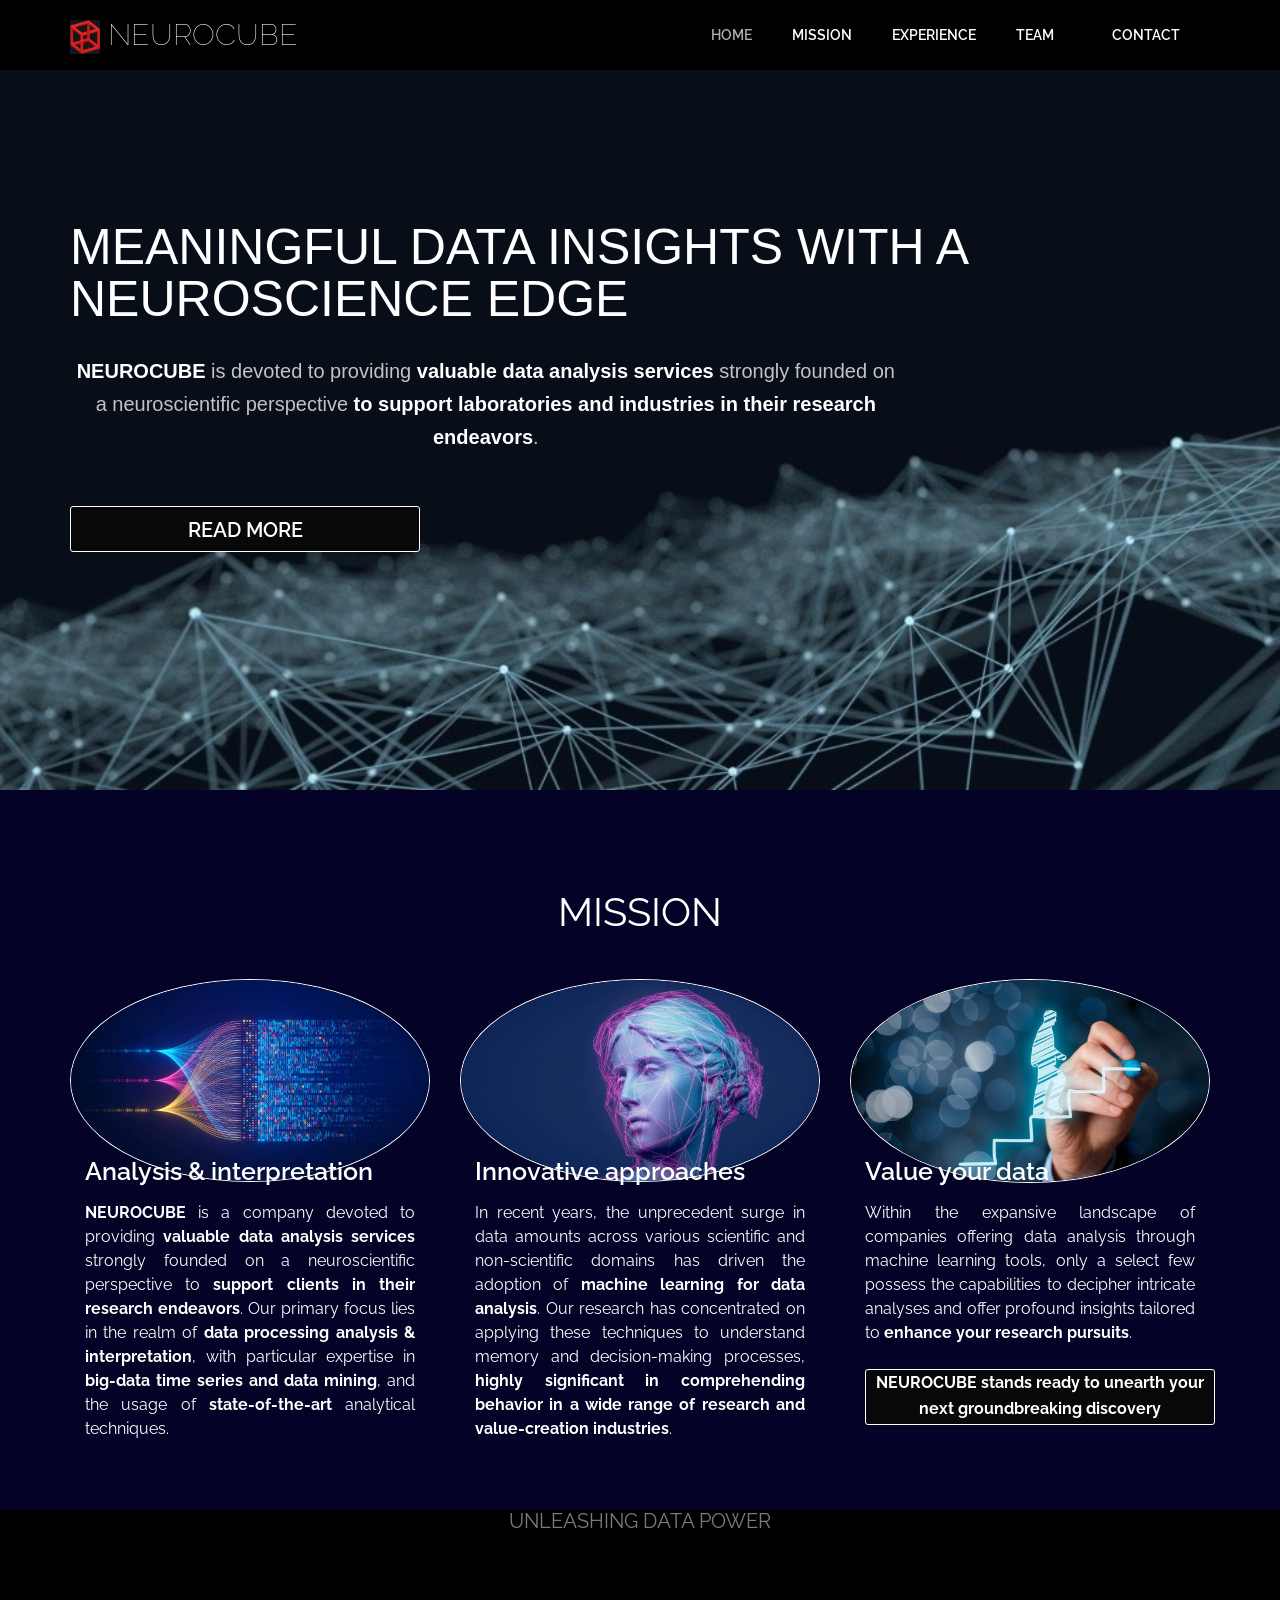
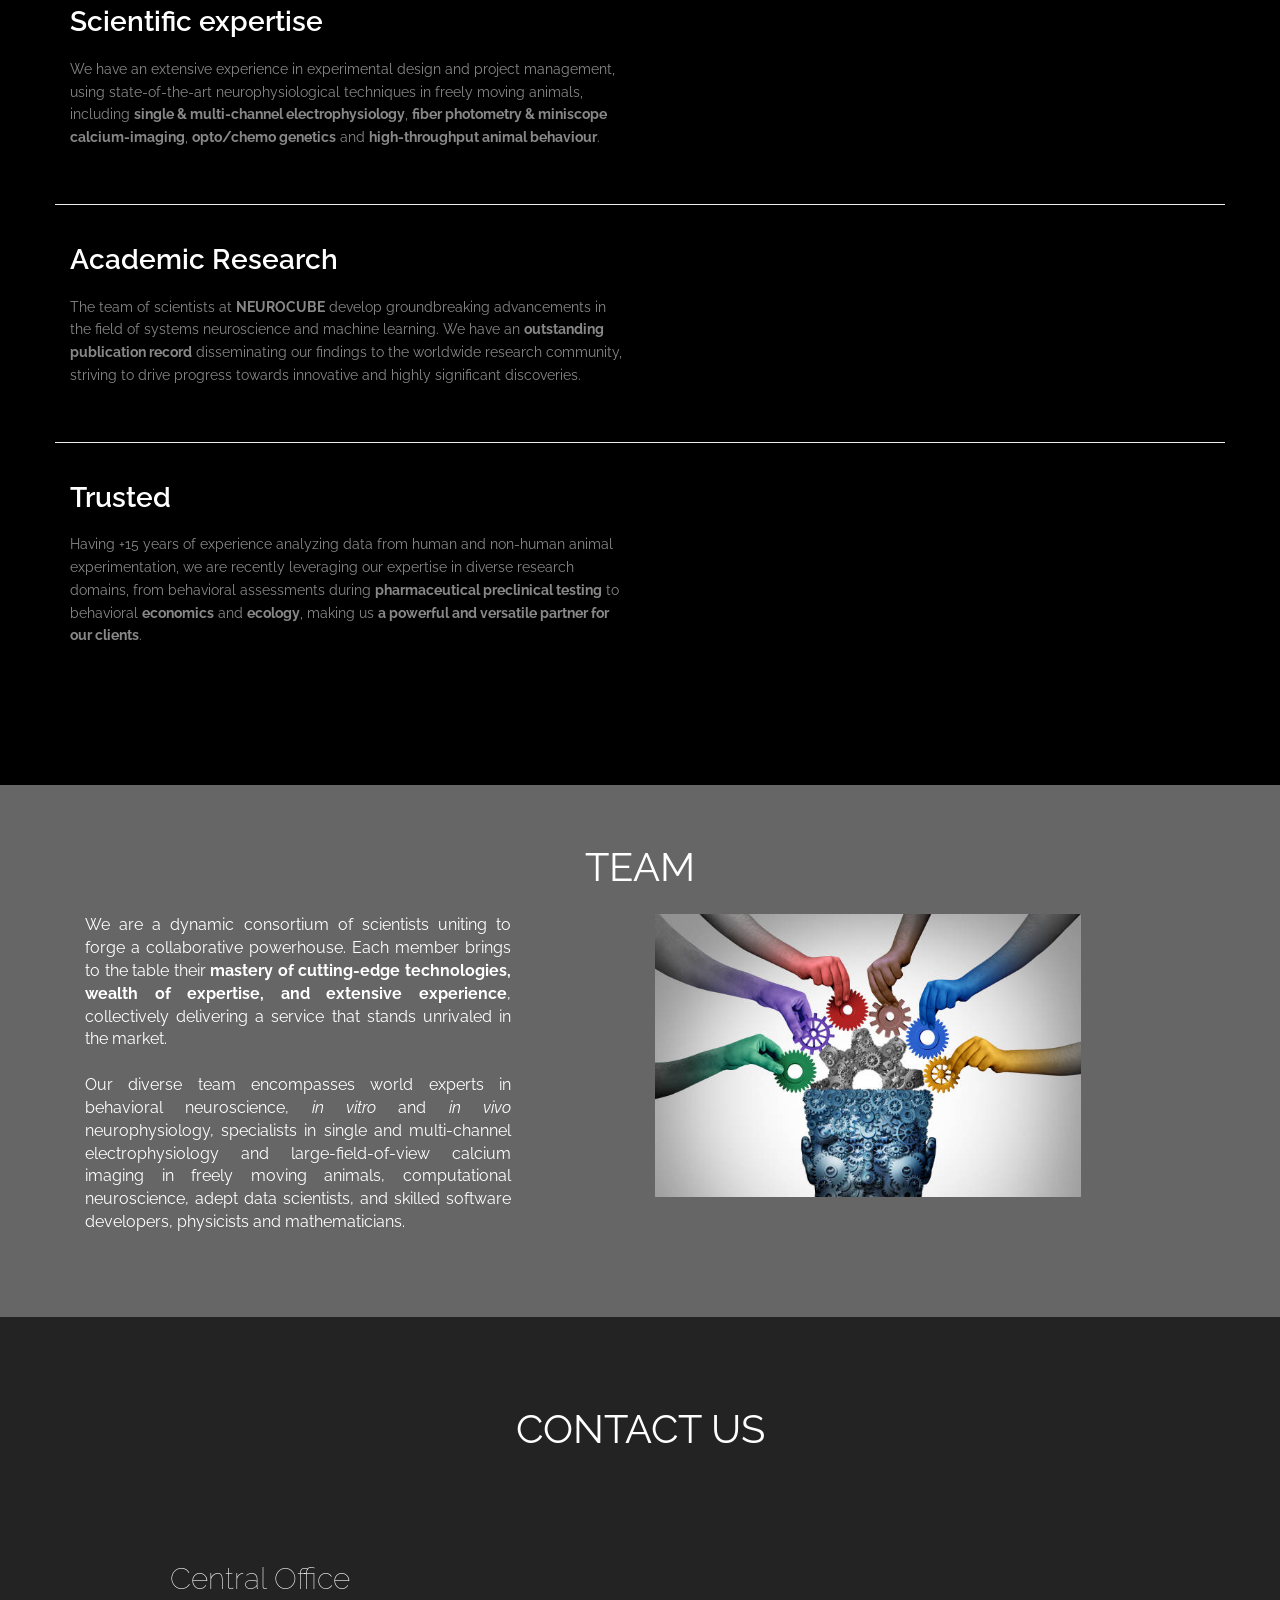
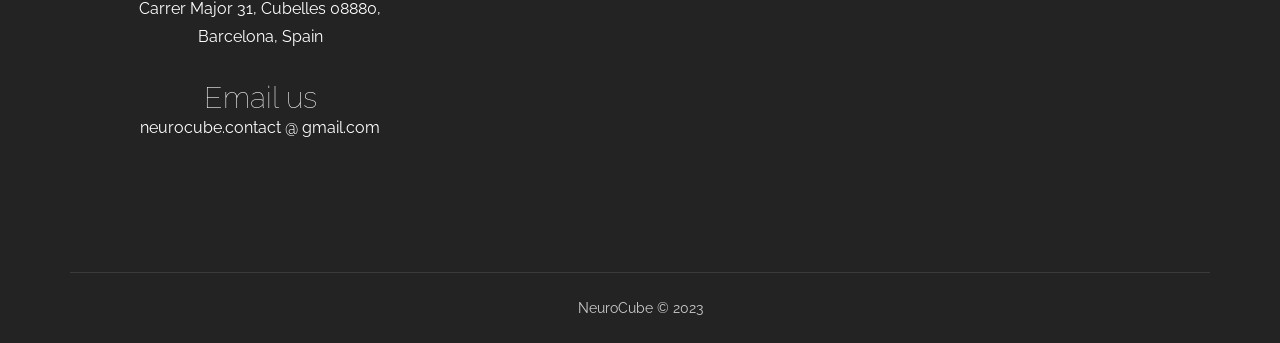
==== index.html @ 85ee5773 "Add files via upload" ====
<!doctype html>
<html>
<head>
<meta charset="utf-8">
<meta name="viewport" content="width=device-width, maximum-scale=1">
<title>NEUROCUBE</title>
<link rel="icon" href="favicon.png" type="image/png">
<link href="css/bootstrap.min.css" rel="stylesheet" type="text/css">
<link rel="stylesheet" href="js/fancybox/jquery.fancybox.css" type="text/css" media="screen" />
<link href="css/style.css" rel="stylesheet" type="text/css"> 
<link href="css/font-awesome.css" rel="stylesheet" type="text/css"> 
<link href="css/animate.css" rel="stylesheet" type="text/css">
 
<!--[if lt IE 9]>
    <script src="js/respond-1.1.0.min.js"></script>
    <script src="js/html5shiv.js"></script>
    <script src="js/html5element.js"></script>
<![endif]-->
 
</head>
<body>

<!--Header_section-->
<header id="header_wrapper">
  <div class="container">
    <div class="header_box">
      <div class="logo">
        <!-- <a href="#"><img src="img/logo.jpg" alt="logo" width="30"> </a>  -->
        <a href="#"><h4><img src="img/cube.jpg" alt="logo" width="30"> NEUROCUBE</h4></a>
      </div> 
      
	  <nav class="navbar navbar-inverse" role="navigation">
      <div class="navbar-header">
        <button type="button" id="nav-toggle" class="navbar-toggle" data-toggle="collapse" data-target="#main-nav"> <span class="sr-only">Toggle navigation</span> <span class="icon-bar"></span> <span class="icon-bar"></span> <span class="icon-bar"></span> </button>
        </div>
	    <div id="main-nav" class="collapse navbar-collapse navStyle">
			<ul class="nav navbar-nav" id="mainNav">
			  <li class="active"><a href="#home" data-toggle="collapse" data-target="#main-nav">Home</a></li>
			  <li><a href="#mission" class="scroll-link" data-toggle="collapse" data-target="#main-nav">Mission</a></li>
			  <li><a href="#experience" class="scroll-link" data-toggle="collapse" data-target="#main-nav">Experience</a></li>
			  <!-- <li><a href="#Portfolio" class="scroll-link">Portfolio</a></li> -->
			  <!-- <li><a href="#clients" class="scroll-link">Clients</a></li> -->
			  <li><a href="#team" class="scroll-link" data-toggle="collapse" data-target="#main-nav">team</a></li>
			  <li><a href="#contact" class="scroll-link" data-toggle="collapse" data-target="#main-nav">Contact</a></li>
			</ul>
      </div>
	 </nav>
    </div>
  </div>
</header>
<!--Header_section--> 

<!--Hero_Section-->
<section id="home" class="top_cont_outer">
  <div class="hero_wrapper">
    <div class="container">
      <div class="hero_section">
        <div class="row">
          <div class="col-md-10">
            <!--<div class="top_left_cont fadeInDown delay-03s wow animated"> 
              <img src="img/cube.png" width="60"> <h0>&nbsp; NEUROCUBE</h0>
          </div> 
            <br><br><br><br>-->
            <div class="top_left_cont fadeInLeft wow animated delay-06s "> 
              <!--<h2>LARGE-SCALE  &nbsp;DATA SCIENCE </h2>--> 
            <!--</div>
            <div class="top_left_cont fadeInRight wow animated delay-06s "> --> 
              <!--<h2>WITH A NEUROSCIENCE EDGE</h2>-->
              <h2>Meaningful data insights with a neuroscience edge</h2><br>
              <p style="width: 88%;"><span style="color: rgb(255, 255, 255);"><b>NEUROCUBE</b></span> is devoted to providing <span style="color: rgb(255, 255, 255);"><b>valuable data analysis services</b></span> 
                strongly founded on a neuroscientific perspective <span style="color: rgb(255, 255, 255);"><b>to support laboratories and industries in their research endeavors</b></span>.
              </p>
            </div>
            <div class="top_left_cont fadeInDown delay-15s wow animated"> 
                <br>
              <a href="#mission" class="scroll-link read_more2">READ MORE</a> 
            </div>
          </div> 
        </div>
      </div>
    </div>
  </div>
</section>
<!--Hero_Section--> 


<!--mission-->
<section  id="mission">
  <div class="container">
    <div class="mission_wrapper">
      <h2>Mission</h2>
      <br>
      <div class="row">
        <div class="col-lg-4">
		<div class="mission_icon delay-03s animated wow  zoomIn"> 
		<span><img src="img/1.jpg" alt="" /> </span> </div>
          <div class="mission_block">
            
            <h3 class="animated fadeInUp wow">Analysis & interpretation</h3>
            <p class="animated fadeInDown wow">
              <b>NEUROCUBE</b> is a company devoted to providing <b>valuable data analysis services</b> strongly founded on a neuroscientific perspective to <b>support clients in their research endeavors</b>. 
              Our primary focus lies in the realm of <b>data processing analysis & interpretation</b>, with particular expertise in <b>big-data time series and data mining</b>, and the usage of <b>state-of-the-art</b> analytical techniques. 
              </p>
          </div>
        </div>
        <div class="col-lg-4"> 
		<div class="mission_icon icon2  delay-03s animated wow zoomIn"> 
		<span><img src="img/2.jpg" alt="" /> </span> </div> 
		<div class="mission_block">
            <h3 class="animated fadeInUp wow">Innovative approaches</h3>
            <p class="animated fadeInDown wow">In recent years, the unprecedent surge in data amounts across various scientific and non-scientific domains has driven the adoption of <b>machine learning for data analysis</b>. Our research has concentrated on applying these techniques to understand memory and decision-making processes, <b>highly significant in comprehending behavior in a wide range of research and value-creation industries</b>.  </p>
          </div>
        </div>
        <div class="col-lg-4">
		<div class="mission_icon icon3  delay-03s animated wow zoomIn"> 
		<span><img src="img/3.jpg" alt="" /> </span> </div>
          <div class="mission_block">
            
            <h3 class="animated fadeInUp wow">Value your data</h3>
            <p class="animated fadeInDown wow">Within the expansive landscape of companies offering data analysis through machine learning tools, only a select few possess the capabilities to decipher intricate analyses and offer profound insights tailored to <b>enhance your research pursuits</b>.<br>
              <br><a href="#contact" class="scroll-link read_more3"> <b>NEUROCUBE stands ready to unearth your next groundbreaking discovery</b></a> </p>
          </div>
        </div>
      </div> 
      <div class="mission_bottom delay-03s animated wow zoomIn">
        <p>
        </p>
    </div>
    </div>
  </div>
</section>
<!--mission-->

<!--experience
  <section id="experience">
  <div class="inner_wrapper experience-container fadeInLeft animated wow">
    <h2>Unleashing Data Power</h2>
    <div class="container">
      <div class="inner_section">
      <div class="row">
              <div class="col-lg-12 about-us">
                <div class="row">
                  <div class="col-md-4 wow fadeInLeft delay-03s">
                  <h3>Expertise</h3>
                    <p>
                      We have an extensive experience in experimental design and project management, using state-of-the-art neurophysiological techniques in freely moving animals, including <b>single & multi-channel electrophysiology</b>, 
                    <b>fiber photometry & miniscope calcium-imaging</b>, <b>opto/chemo genetics</b> and <b>high-throughput animal behaviour</b>.    

                    </p>
                    <h4><img src="img/experience.png" width=100% alt="" /></h4>
                    <br> 

                  </div>
                  <div class="col-md-4 wow fadeInLeft delay-06s">
                    <h3> Research </h3>
                    <p>
                      The team of scientists at <b>NEUROCUBE</b> develop groundbreaking advancements in the field of systems neuroscience and machine learning. 
                      We have an <b>outstanding publication record</b> disseminating our findings to the worldwide research community, striving to drive progress towards innovative and highly significant discoveries.
                    </p>
  
                    <h4>Grants & Funding<br></h4>
                    <h3><b>+1.4M €</b></h3>
                    <br>
                    <h4>High-Impact Publications<br></h4>
                    <h3><b>+15</b></h3>
                      
                    <h5>Selected publications<br><a href="http://pubmed.ncbi.nlm.nih.gov/?term=28329757+or+34262175+or+20364143+or+29398355+or+20613857+or+35879320+or+28826485&sort=date" target=”_blank” title="Selected publications"><img src="img/journals.png" width=90% alt="" /></a></h5>
                    <br>

                  </div>
                  <div class="col-md-4 wow fadeInLeft delay-09s">
                    <h3>Trusted</h3>
                    <p>
                      Having +15 years of experience analyzing data from human and non-human animal experimentation, 
                      we are recently leveraging our expertise in diverse research domains, 
                      from behavioral assessments during <b>pharmaceutical preclinical testing</b> to behavioral <b>economics</b> and <b>ecology</b>, 
                      making us <b>a powerful and versatile partner for our clients</b>.<br>
                    </p>
                    <h4><img src="img/trusted1.png" width=90% alt="" /></h4>
                    <br> 


                    <h4><img src="img/trusted.png" width=90% alt="" /></h4>
  
                     
                  </div>
                  
                </div>
              </div>
            </div>
        
      </div>
    </div> 
    </div>
  </section>
experience--> 


<section id="experience">
  <div class="inner_wrapper experience-container fadeInLeft animated wow">
    <h2>Unleashing Data Power</h2>
    <div class="container">
      <div class="inner_section">
      <div class="row">
              <div class="col-lg-12 about-us">
                <div class="row">
                  <div class="col-md-6 wow fadeInLeft delay-03s">
                  <h3>Scientific expertise</h3>
                    <p>
                      We have an extensive experience in experimental design and project management, using state-of-the-art neurophysiological techniques in freely moving animals, including <b>single & multi-channel electrophysiology</b>, 
                    <b>fiber photometry & miniscope calcium-imaging</b>, <b>opto/chemo genetics</b> and <b>high-throughput animal behaviour</b>.    
                    </p>
                  </div>
                  <div class="col-md-6 wow fadeInLeft delay-03s">
                    <h4><img src="img/experience.png" width=100% alt="" /></h4> 
                  </div>
                </div>
                <br>
                <div class="row">
                  <hr />
                  <br>
                  <div class="col-md-6 wow fadeInLeft delay-03s">
                    <h3> Academic Research </h3>
                    <p>
                      The team of scientists at <b>NEUROCUBE</b> develop groundbreaking advancements in the field of systems neuroscience and machine learning. 
                      We have an <b>outstanding publication record</b> disseminating our findings to the worldwide research community, striving to drive progress towards innovative and highly significant discoveries.
                    </p>
                  </div>
                  <div class="col-md-6 wow fadeInLeft delay-03s"> 

                    <h3> <a href="http://pubmed.ncbi.nlm.nih.gov/?term=28329757+or+34262175+or+20364143+or+29398355+or+20613857+or+35879320+or+28826485&sort=date" target=”_blank” title="Selected publications">
                      <img src="img/journals.png" width=90% alt="" /></a></h3>
                    
                    <!--
                    <h4>Grants & Funding<br></h4>
                    <h3><b>+1.4M €</b></h3>
                    <br>
                    <h4>High-Impact Publications<br></h4>
                    <h3><b>+15</b></h3>
                    <h5>Selected publications<br><a href="http://pubmed.ncbi.nlm.nih.gov/?term=28329757+or+34262175+or+20364143+or+29398355+or+20613857+or+35879320+or+28826485&sort=date" target=”_blank” title="Selected publications"><img src="img/journals.png" width=90% alt="" /></a></h5>
                    -->
                  </div>
                </div>
                <br>
                <div class="row">
                  <hr />
                  <br>
                  <div class="col-md-6 wow fadeInLeft delay-03s">
                    <h3>Trusted</h3>
                    <p>
                      Having +15 years of experience analyzing data from human and non-human animal experimentation, 
                      we are recently leveraging our expertise in diverse research domains, 
                      from behavioral assessments during <b>pharmaceutical preclinical testing</b> to behavioral <b>economics</b> and <b>ecology</b>, 
                      making us <b>a powerful and versatile partner for our clients</b>.<br>
                    </p> 
                 </div>
                 <div class="col-md-6 wow fadeInLeft delay-03s">
                  <h4><img src="img/trustedFlow.png" width=90% alt="" /></h4>
                 </div>
                </div>
                <div class="row">
                  <div class="col-md-6 wow fadeInLeft delay-03s"><h4><img src="img/trusted1.png" width=90% alt="" /></h4></div>
                  <br><br>
                  <div class="col-md-6 wow fadeInLeft delay-03s"><h4><img src="img/trusted.png" width=80% alt="" /></h4></div>
                </div>
                
                  
              </div>
            </div>
        
      </div>
    </div> 
    </div>
  </section>


<!--main-section team-start-->
<section class="page_section team" id="team">
  <div class="container wow fadeIn delay-06s">
    <h2>Team</h2>
    <div class="team_area col-md-6 ">

      We are a dynamic consortium of scientists uniting to forge a collaborative powerhouse. 
      Each member brings to the table their <b>mastery of cutting-edge technologies, wealth of expertise, and extensive experience</b>, 
      collectively delivering a service that stands unrivaled in the market. <br><br>
      
      Our diverse team encompasses world experts in behavioral neuroscience, <i>in vitro</i> and <i>in vivo</i> neurophysiology, 
      specialists in single and multi-channel electrophysiology and large-field-of-view calcium imaging in freely moving animals, 
      computational neuroscience, adept data scientists, and skilled software developers, physicists and mathematicians.
      <!-- we should state also that we work with large multidimensional data -->

      
      
      <br> <br>
       
    </div>
    <div class="team_area col-md-6 ">

      <img src="img/team0.jpg" width=100%  alt="" />
    </div>

    <!--
    <div class="team_area ">
      <div class="team_box  wow fadeIn delay-09s">
        <div class="team_box_shadow"><a href="javascript:void(0)"></a>
          <div class="team_box_shadowtext">
            Physics, Univ. of Buenos Aires (AR)<br>
            PhD in Neuroscience, NYU (US) <br>
            Behaviour, electrophysiology, calcium-imaging <br><br>
            Columbia Univ. (US), Stanford Univ. (US), IDIBAPS (ES), CSIC (ES)<br>
            <br><br><br>
          </div>
        </div>
        <img src="img/team_pic2.jpg" alt="">
        <ul>
          <li><a href="javascript:void(0)" class="fa fa-twitter"></a></li>
          <li><a href="javascript:void(0)" class="fa fa-facebook"></a></li>
          <li><a href="javascript:void(0)" class="fa fa-pinterest"></a></li>
          <li><a href="javascript:void(0)" class="fa fa-google-plus"></a></li>
        </ul>
      </div>
      <h3 class="wow fadeIn delay-09s">Pablo Jercog, PhD</h3>
      <span class="wow fadeIn delay-09s">Co-founder, Researcher</span> 
    </div>

    <div class="team_area">
      <div class="team_box  wow fadeIn delay-12s">
        <div class="team_box_shadow"><a href="javascript:void(0)"></a>
          <div class="team_box_shadowtext">
            Computer Science, Univ. of Buenos Aires (AR)<br>
            PhD in Biomedicine, Univ. of Barcelona (ES) <br>
            Behaviour, electrophysiology, optogenetics<br><br>
            INSERM (FR)<br>
            <br><br><br>
          </div>
        </div>
        <img src="img/team_pic2.jpg" alt="">
        <ul>
          <li><a href="javascript:void(0)" class="fa fa-twitter"></a></li>
          <li><a href="javascript:void(0)" class="fa fa-facebook"></a></li>
          <li><a href="javascript:void(0)" class="fa fa-researchgate"></a></li>
          <li><a href="javascript:void(0)" class="fa fa-google"></a></li>
        </ul>
      </div>
      <h3 class="wow fadeIn delay-12s">Daniel Jercog, PhD</h3>
      <span class="wow fadeIn delay-12s">Co-founder, Researcher</span> 
    </div>
     -->

  </div>

   
</section>
<!--/team-->


<!--Footer-->
<footer class="footer_wrapper" id="contact">
  <div class="container">
    <section class="page_section contact" id="contact">
      <div class="contact_section">
        <div class="row">
          <h2>Contact Us</h2>
          <div class="col-lg-4">
            
          </div>
          <div class="col-lg-4">
           
          </div>
          <div class="col-lg-4">
          
          </div>
        </div>
      </div>
      <div class="row">
        <div class="col-lg-4 wow fadeInLeft">	
		 <div class="contact_info">
                            
        <div class="detail">
            <h4>Central Office</h4>
            <p align="center">Carrer Major 31, Cubelles 08880, <br>Barcelona, Spain</p>
        </div>
        <!--<div class="detail">
            <h4>Call us</h4>
            <p>+1 234 567890</p>
        </div>-->
        <div class="detail">
            <h4>Email us</h4>
            <p align="center">neurocube.contact @ gmail.com</p>
        </div> 
    </div>
       		  
			  
          
          <!--<ul class="social_links">
            <li class="twitter animated bounceIn wow delay-02s"><a href="javascript:void(0)"><i class="fa fa-twitter"></i></a></li>
            <li class="facebook animated bounceIn wow delay-03s"><a href="javascript:void(0)"><i class="fa fa-facebook"></i></a></li>
            <li class="pinterest animated bounceIn wow delay-04s"><a href="javascript:void(0)"><i class="fa fa-pinterest"></i></a></li>
            <li class="gplus animated bounceIn wow delay-05s"><a href="javascript:void(0)"><i class="fa fa-google-plus"></i></a></li> 
          </ul>-->
        </div>
        <div class="col-lg-8 wow fadeInLeft delay-06s">
          <!--<div class="form" action="https://formsubmit.co/neurocube.contact@gmail.com" method="POST" />
            <input type="email" name="email">
            <input class="input-text" type="text" name="" value="Your Name *" onFocus="if(this.value==this.defaultValue)this.value='';" onBlur="if(this.value=='')this.value=this.defaultValue;">
            <input class="input-text" type="text" name="" value="Your E-mail *" onFocus="if(this.value==this.defaultValue)this.value='';" onBlur="if(this.value=='')this.value=this.defaultValue;">
            <textarea class="input-text text-area" cols="0" rows="0" onFocus="if(this.value==this.defaultValue)this.value='';" onBlur="if(this.value=='')this.value=this.defaultValue;">Your Message *</textarea>
            <input class="input-btn" type="submit" value="send message">
          </div>-->
          <!--
          <div class="form">
           <form class="i-form" action="https://formsubmit.co/contact.neurocube@gmail.com" method="POST">
            <input type="hidden" name="_url" value="https://contact.neurocube@gmail.com/thepage.html">
            <input class="input-text" type="text" id="name" name="name" class="form-control" placeholder="Your Name *" required>
            <input class="input-text" type="email" id="email" name="email" class="form-control" placeholder="Your E-mail *" required>
            <textarea class="input-text text-area" cols="0" rows="0" placeholder="Your Message *" class="form-control" name="message" required></textarea>
            <button class="input-btn" type="submit">submit</button>
           </form>
          </div>
          
          <h6>NEUROCUBE is a collaborative company that use the contributions of experts around the world. 
          Please contact us for further information. </h6>
          -->
        </div>
      </div>
    </section>
  </div>
  <div class="container">
    <div class="footer_bottom"><span>NeuroCube © 2023 </span> </div>
  </div>
</footer>


<script type="text/javascript" src="js/jquery-1.11.0.min.js"></script>
<script type="text/javascript" src="js/bootstrap.min.js"></script>
<script type="text/javascript" src="js/jquery-scrolltofixed.js"></script>
<script type="text/javascript" src="js/jquery.nav.js"></script> 
<script type="text/javascript" src="js/jquery.easing.1.3.js"></script>
<script type="text/javascript" src="js/jquery.isotope.js"></script>
<script src="js/fancybox/jquery.fancybox.pack.js" type="text/javascript"></script> 
<script type="text/javascript" src="js/wow.js"></script> 
<script type="text/javascript" src="js/custom.js"></script>

</body>
</html>
---- css/style.css ----
@charset "utf-8";
@import url(http://fonts.googleapis.com/css?family=Raleway:800,700,400);
@import url(http://fonts.googleapis.com/css?family=Signika:400,600);


/* Reset ---------------------------------*/
ul {
    list-style: none;
}

.figure {
    margin: 0px;
}

img {
    max-width: 150%;
}

a, a:hover, a:active {
    outline: 0px !important;
	text-decoration:none;
}

.clear {
    clear: both;
    display: block;
    overflow: hidden;
    visibility: hidden;
    width: 0;
    height: 0;
}
.clearfix:before,
.clearfix:after {
    content: '\0020';
    display: block;
    overflow: hidden;
    visibility: hidden;
    width: 0;
    height: 0;
}

.clearfix:after {
    clear: both;
}


/* Styles
---------------------------------*/
body {
    background: #000000;
    font-family: 'Raleway', sans-serif;
    font-size: 14px;
    font-weight: normal;
    color: #888888;
}
h0 {
    font-size: 60px;
    color: #ffffff;
    font-family: 'Raleway', sans-serif;
    margin: 0px 0 0px 0;
    font-weight: 100;
    vertical-align: middle;
}
h2 {
    font-size: 20px;
    color: #7a7a7a;
    font-family: 'Raleway', sans-serif;
    font-weight: normal;
    margin: 0px 0 25px 0;
    text-align: center;
    text-transform: uppercase;
}
h3 {
    font-family: 'Raleway', sans-serif;
    font-weight: 600;
    color: #ffffff;
    font-size: 18px;
    margin: 0 0 5px 0;
}
h4 {
    font-size: 30px;
    color: #ffffff;
    font-family: 'Raleway', sans-serif;
    margin: 0px 0 0px 0;
    text-align: center;
    font-weight: 100;
}
h6 {
    font-size: 16px;
    color: #ffffff;
    font-family: 'Raleway', sans-serif;
    font-weight: 400;
    text-align: left;
    text-align: justify;
    text-justify: inter-word;
    margin: 0 0 60px 0;
}
p {
    line-height: 24px;
    margin: 0;
}

/* Header Styles
---------------------------------*/
#header_wrapper {
    background: #000;
    padding: 10px 0px; 
}

.header_box {
    position: relative;
}

.logo {
    float: left;
    margin-top: 8px;
	position: relative;
	z-index: 2;
}

.res-nav_click {
    display: none;
}
	

/* Nav Top Styles
---------------------------------*/
.navbar-inverse {
    background-color: transparent;
    border-color: transparent;
}

.navbar {
    border: 0px solid #fff;
    min-height: 40px;
    margin-bottom: 0px;
}

.navbar-inverse .navbar-nav > li > a {
    color: #fff;
}

.navStyle {
    float: right;
}

.navStyle ul {
    list-style: none;
    padding: 0px;
}

.navStyle ul li {
    display: inline-block;
    margin: 0 5px;
}

.navStyle ul li:first-child {
	/*margin:0px;*/;
}

.navStyle ul li:last-child {
    margin: 0 0 0 23px;
}

.navStyle ul li a {
    display: block;
    font-size: 14px;
    color: #222222;
    font-family: 'Raleway', sans-serif;
    text-decoration: none;
    text-transform: uppercase;
    font-weight: 600;
    transition: all 0.2s ease-in-out;
    -moz-transition: all 0.2s ease-in-out;
    -webkit-transition: all 0.2s ease-in-out;
}

.navStyle ul li a:hover {
    color: #adadad;
}

.navStyle > li > a:hover, .nav > li > a:focus {
    text-decoration: none;
    color: #adadad;
    background-color: transparent;
}

.navbar-inverse .navbar-nav > li > a:hover, .navbar-inverse .navbar-nav > li > a:focus {
    color: #adadad;
    background-color: transparent;
}

.navbar-inverse .navbar-nav > .active > a, .navbar-inverse .navbar-nav > .active > a:hover, .navbar-inverse .navbar-nav > .active > a:focus {
    color: #adadad;
    background-color: transparent;
}

.navStyle > li.active > a,mainNav
.navStyle > li.active > a:hover {
    text-decoration: none;
    color: #adadad;
    background-color: transparent;
}

.borderLeft {
    border-left: 1px solid #DADADA;
}

.borderTop {
    margin-top: 30px;
    border-top: 1px solid #DADADA;
}

.mrgTop {
    margin-top: 30px;
}









/* Top_content
---------------------------------*/

.top_cont_outer {
    width: 100%;
    /*height: 100%;*/ 
    min-height: 100%;
    position: relative;
    background: #ffffff;
    position: relative;
    background:url(../img/slide-1.jpg) top center no-repeat;
    background-size: cover;
    height:720px; 

}
@media only screen and (max-width: 600px) {
    .top_cont_outer {
        width: 100%;
        height: 100% 
        min-height: 100%;
        position: relative;
        background: #ffffff;
        position: relative;
        background:url(../img/slide-1.jpg) top center no-repeat;
        background-size: cover;
    }
  }

.hero_section {
    position: relative;
    padding-top: 150px;
}

/*.white_pad {
    position: relative;
    right: 0px;
    bottom: 0px;
}

.white_pad img {
    position: absolute;
    right: 0px;
    bottom: 0px;
}*/

.top_left_cont {
    padding: 1px 0;
}

.top_left_cont h3 {
    font-size: 16px;
    color: #f56eab;
    margin: 0 0 20px 0;
    text-align: left;
    font-weight: 700;
}

.top_left_cont h2 {
    font-size: 50px;
    color: #ffffff;
    line-height: 52px;
    margin: 0 0 10px 0;
    font-family: 'Arial', sans-serif;
    text-align: left;
}

.top_left_cont h2 strong {
    font-weight: 700;
	color:#EFB21D;
}

.top_left_cont p {
font-size: 20px;
color: #C3C3C3;
margin: 0 0 30px 0;
line-height: 33px;
text-align: center;
font-family: sans-serif;
font-weight: 100;
}

/*button*/
a.read_more, a.read_more2 {
    position: absolute;
    margin-left: 0;
    font-family: 'Raleway', sans-serif;
    display: block;
    font-size: 20px;
    width: 350px;
    height: 46px;
    line-height: 46px;
    border-radius: 3px;
    text-align: center;
    font-weight: 600;
    transition: all 0.3s ease-in-out;
    -moz-transition: all 0.3s ease-in-out;
    -webkit-transition: all 0.3s ease-in-out;
    background: #080808;
	color: #fff;
    border: 1px solid #fff;
}
a.read_more{
	 color: #3C3C3C;
	 border: 1px solid #3C3C3C;
}
a.read_more2:hover, a.read_more:hover {
    background: #fff;
    color: #adadad;
    border: 1px solid #fff;
}
a.read_more:hover {
    background: #fff;
    color: #adadad;
    border: 1px solid #adadad;
}

a.read_more3 {
    position: absolute;
    margin-left: 0;
    font-family: 'Raleway', sans-serif;
    display: block;
    font-size: 16px;
    width: 350px;
    height: 56px;
    line-height: 26px;
    border-radius: 3px;
    text-align: center;
    /*font-weight: 600;*/
    transition: all 0.3s ease-in-out;
    -moz-transition: all 0.3s ease-in-out;
    -webkit-transition: all 0.3s ease-in-out;
    background: #080808;
	color: #fff;
    border: 1px solid #fff;
}
a.read_more3:hover{
    background: #fff;
    color: #adadad;
    border: 1px solid #fff;
}






/* missions
---------------------------------*/
#mission {
    padding: 60px 0px;
    background: #040226;
    height:720px; 
}
#mission h2{
  color: #fff;
  font-size: 40px;

}
.mission_wrapper {
    padding: 40px 0 40px;
}

.mission_section {
}

.mission_block {
    /*text-align: center;*/
    text-align: justify;
  text-justify: inter-word;
    padding-left: 15px;
    padding-right: 15px; 
	position: relative;
}

.mission_icon {  
    width: 100%;
    height: 144px;
    margin: 0px auto 25px; 
}

/*.mission_icon img{  
    border-radius: 50%;
}*/


.mission_icon span {
    background: transparent; 
    display: block;
    /*height: 100%;
    width: 100%;*/
	border: 1px solid #fff;
    border-radius: 50%;
	overflow:hidden;
}

.mission_icon i {
  color: #fff;
font-size: 40px;
margin-top: 0;
position: relative;
top: 20px;
z-index: 20;
display: block;
text-align: center;

}

.mission_block h3 {
    font-family: 'Raleway', sans-serif;
    font-weight: 600;
    font-size: 25px;
    color: #fff;
margin: 35px 0 15px; 
}

.mission_block p {
    font-size: 16px;
    color: #fff;
    margin: 0px; 
}

.mission_bottom p {
    font-size: 20px;
    color: #fff;
    margin: 0px; 
    text-align: justify;
    text-justify: inter-word;
}


/* Latest Work
---------------------------------*/


#work_outer {
    background: #f9f9f9;
    padding: 70px 0px;
    position: relative;
}

.work_pic {
    position: absolute;
    right: 0;
    top: 25%;
    width: 50%;
}

.inner_section {
    padding: 0px;
}

.mission-list {
    padding: 0 0 0 0;
    font-size: 14px;
    margin-bottom: 40px;
}

.mission-list-col1 {
    float: left;
    width: 60px;
    text-align: center;
}

.mission-list-col1 i {
    display:;
    color: #888;
    font-size: 19px;
    font-style: normal;
    line-height: 20px;
}

.mission-list-col2 {
    overflow: hidden;
}

.page_section.alabaster {
    background: #fafafa;
}

.work_bottom {
    padding: 20px 0 0 0px;
}

.work_bottom span {
    font-size: 18px;
    color: #333333;
    display: block;
    margin: 0 0 20px 0;
}

a.contact_btn {
    background: #fff;
    text-transform: uppercase;
    display: block;
    width: 176px;
    height: 49px;
    text-align: center;
    line-height: 49px;
    font-size: 16px;
    color: #EFB21D;
    border-radius: 3px;
    font-family: 'Raleway', sans-serif;
    font-weight: 600;
    border: 2px solid #EFB21D;
    transition: all 0.2s ease-in-out;
    -moz-transition: all 0.2s ease-in-out;
    -webkit-transition: all 0.2s ease-in-out;
}

a.contact_btn:hover {
    background: #EFB21D;
    color: #fff;
}

.input-text {
    background: transparent;
}


/* Portfolio
---------------------------------*/


#Portfolio {
    padding: 60px 0px;
}

.Portfolio-nav {
    padding: 0;
    margin: 0 0 45px 0;
    list-style: none;
    text-align: center;
}

.Portfolio-nav li {
    margin: 0 10px;
    display: inline;
}

.Portfolio-nav li a {
    display: inline-block;
    padding: 10px 22px;
    font-size: 12px;
    line-height: 20px;
    color: #222222;
    border-radius: 4px;
    text-transform: uppercase;
    background: #f7f7f7;
    margin-bottom: 5px;
    transition: all 0.3s ease-in-out;
    -moz-transition: all 0.3s ease-in-out;
    -webkit-transition: all 0.3s ease-in-out;
}

.Portfolio-nav li a:hover {
    background: #EFB21D;
    color: #fff;
    text-decoration: none;
}

.portfolioContainer {
    margin: 0 auto;
    padding-left: 15px;
    width: auto !important;
}

.Portfolio-box {
    text-align: center;
    width: 350px;
    overflow: hidden;
    float: left;
    padding: 12px 0px;
}

.Portfolio-box img {
    transition: all 0.3s ease-in-out;
    -moz-transition: all 0.3s ease-in-out;
    -webkit-transition: all 0.3s ease-in-out;
}

.Portfolio-box img:hover {
    opacity: 0.6;
}

.Portfolio-nav li a.current {
    background: #EFB21D;
    color: #fff;
    text-decoration: none;
}

img {
    max-width: 100%;
}

/* no transition on .isotope container */

.isotope .isotope-item {
  /* change duration value to whatever you like */
    -webkit-transition-duration: 0.6s;
    -moz-transition-duration: 0.6s;
    transition-duration: 0.6s;
}

.isotope .isotope-item {
    -webkit-transition-property: -webkit-transform, opacity;
    -moz-transition-property: -moz-transform, opacity;
    transition-property: transform, opacity;
}

.page_section.paddind {
    padding-bottom: 60px;
}


/* Happy Clients
---------------------------------*/



#clients {
    padding: 60px 0px;
}

.client_area {
    width: 960px;
    margin: 0px auto;
}

.client_section {
    padding: 35px 0 0 0;
}

.client_section.btm {
    padding: 20px 0 0 0;
}

.client_profile {
    float: left;
    text-align: center;
}

.client_profile.flt {
    float: right;
}

.client_profile_pic {
    border-radius: 50%;
    border: 2px solid #f5f5f5;
    margin: 0 0 15px 0;
    width: 220px;
    height: 220px;
}

.client_profile_pic img {
    border-radius: 50%;
    border: 3px solid #f5f5f5;
}

.client_profile h3 {
    font-size: 18px;
    color: #49b5e7;
    margin: 0 0 0 0;
}

.client_profile span {
    display: block;
    font-size: 16px;
    color: #888888;
}

/* Clients
---------------------------------*/


.client_logos {
    background: #EFB21D;
    padding: 60px 0;
    margin-top: 60px;
}

.client_logos ul {
    padding: 0;
    margin: 0;
    list-style: none;
    text-align: center;
}

.client_logos ul li {
    display: inline;
    margin: 0 25px;
}

.client_logos ul a {
    display: inline-block;
    margin: 0 20px;
}

.page_section.team {
    padding: 60px 0;
    background: #666666;
}

.page_section.team h6 {
    margin-bottom: 40px;
    text-align: center;
}

/* About Us
--------------------------- */
 
.aboutUs-container {
background-repeat: no-repeat;
background-position: right;
background-size: auto 100%;
background-position-y: 70px;
}
#about-us .read-more{
	border: 1px solid #EFB21D;
	color: #1a1a1a;
}

#about-us .read-more:hover{
	background-color: #e74c3c;
	border: 1px solid #e74c3c;
	color: #fff;
}
.about-us-post-container{
	background-repeat: no-repeat;
	background-position: right;
	background-size: auto 100%;
}
.about-us{
	margin-top: 50px;
	margin-bottom: 50px;
}
.about-us h3{
	font-size:28px;
}
.points{ 
	margin-bottom: 10px;
	font-size:14px;
	padding-left:0px;
}
.about-us p{
	/*font-size: 0.9375em;*/
	line-height: 1.625em;
	padding: 15px 0;
}
.about-us .about-us-list{
	list-style: none;
	margin-bottom: 20px;
	padding-left:0px;
}

.about-us .points{
	position: relative;
	list-style-type: none;
	padding: 5px 0 5px 30px;
}

.about-us .points:before{
	content: "\f058";
	position: absolute;
	font-family: FontAwesome;
	font-size: 1.125em;
	color: #EFB21D;
	left: 0px;
	top: 3px;
}

.about-us-link a:first-child{
	margin-left: 0;
}


/* Team
---------------------------------*/

.team_section {
    max-width: 993px;
    heigth: 100%;
    margin: 0 auto;
}

#team h2{
    color: #fff;
    font-size: 40px;
  }

.team_area {
    width: 40%;
    margin-right: 10%;
    overflow: hidden;
    text-align: center;
    float: left;
    font-size: 16px;
    color: #fff;
    text-align: justify;
    text-justify: inter-word;
}


.team_area span {
    margin-bottom: 24px;
    display: block;
}

.team_area:nth-of-type(3n+0) {
    margin: 0;
}

.team_box {
    width: auto;
    height: auto;
    position: relative;
    border-radius: 50%;
    margin: 20px 3px 25px 3px;

}

.team_box_shadow {
    transition: all 0.3s ease-in-out;
    -moz-transition: all 0.3s ease-in-out;
    -webkit-transition: all 0.3s ease-in-out;
    position: absolute;
    width: 100%;
    height: 100%;
    z-index: 10;
    bottom: 0px;
    border-radius: 50%;
} 

.team_box_shadow a {
    /* display: block; */
    width: 100%;
    height: 100%; 
}

.team_box:hover .team_box_shadow {
    box-shadow: inset  0px 0px 0px 148px rgba(17,17,17,0.80);
}

.team_box_shadow:hover div{
    position: absolute;
    bottom: 0;
    right: 0;
    font-family: sans-serif;
    opacity: 0;
    width: auto;
    padding: 8px 15px;
    visibility: visible;
    opacity: 0.7; 
}

.team_box_shadowtext{
    font-size: 12px;
    position: absolute;
    left: 0;
    visibility: hidden;
    animation:
}


.team_box:hover ul {
    display: block;
    opacity: 1;
}

.team_box img {
    display: block;
    border-radius: 50%;
    width: 100%;
    margin: 0 auto;
}

.team_box ul {
    display: block;
    padding: 0;
    margin: 0;
    list-style: none;
    position: absolute;
    left: 0;
    top: 88%;
    width: 100%;
    text-align: center;
    margin-top: -14px;
    z-index: 15;
    transition: all 0.6s ease-in-out;
    -moz-transition: all 0.6s ease-in-out;
    -webkit-transition: all 0.6s ease-in-out;
}

.team_box ul li {
    display: inline-block;
    margin: 0 11px;
	width: 34px; 
border-radius: 50%;
background: #fff;
padding: 10px 0 4px;
margin-bottom: 5px;
}

.team_box ul li a { 
    display: inline-block;
    font-size: 18px;
    color:#EFB21D;
    transition: all 0.3s ease-in-out;
    -moz-transition: all 0.3s ease-in-out;
    -webkit-transition: all 0.3s ease-in-out;
}

.team_box ul li a:hover, .team_box ul li a:focus {
    text-decoration: none;
}

.team_box ul li a.fa-twitter:hover {
    color: #55acee;
}

.team_box ul li a.fa-facebook:hover {
    color: #3b5998;
}

.team_box ul li a.fa-pinterest:hover {
    color: #cb2026;
}

.team_box ul li a.fa-google-plus:hover {
    color: #dd4b39;
}
 



#aboutUs {
    padding: 60px 0;
}

/* Contact
---------------------------------*/
.page_section.contact {
    padding: 90px 0 100px;
}
 
.contact_section {
    margin: 0 0 60px 0;
}

.contact_section h2 {
    font-size: 40px;
    color: #ffffff;
    margin: 0 0 50px 0;
    text-transform: uppercase;
}

.contact_block {
    text-align: center;
}

.contact_block_icon {
    border-radius: 50%;
    height: 85px;
    width: 85px;
    margin: 0px auto 20px;
}

.contact_block_icon.icon2 {
    border-color: #EFB21D;
}

.contact_block_icon.icon3 {
    border-color: #49b5e7;
}

.contact_block_icon span {
    background: none repeat scroll 0 0 #f56eab;
    border: 5px solid #fff;
    border-radius: 50%;
    display: block;
    height: 100%;
    width: 100%;
}

.contact_block_icon.icon2 {
    border-color: #EFB21D;
}

.contact_block_icon.icon2 span {
    background: #EFB21D;
}

.contact_block_icon.icon3 {
    border-color: #49b5e7;
}

.contact_block_icon.icon3 span {
    background: #49b5e7;
}

.contact_block_icon i {
    color: #fff;
    font-size: 36px;
    margin-top: 0;
    position: relative;
    top: 26px;
    z-index: 20;
}

.contact_block span {
    display: block;
    font-size: 16px;
    color: #ffffff;
    line-height: 20px;
}

.contact_block span a {
    display: block;
    font-size: 16px;
    color: #ffffff;
    line-height: 20px;
}

.contact_info {
    font-size: 15px;
    margin: 0 0 0 20px;
    padding-left: 0;
}

.contact_info  h3 {
    font-size: 24px;
    font-weight: 600;
    margin: 0 0 30px;
    color: #fff;
}

.contact_info p {
    line-height: 28px;
    display: block;
    font-size: 16px;
    color: #ffffff;
    margin: 0 0 30px;
}

.social_links {
    padding:0;
    margin: 0;
    display: block;
    overflow: hidden;
    list-style: none;
}

.social_links li {
    float: left;
    margin-right: 4px;
}

.social_links li a {
    display: block;
    width: 50px;
    height: 50px;
    text-align: center;
    line-height: 50px;
    font-size: 25px;
    color: #fff;
}

.social_links li a:hover, .social_links li a:focus {
    text-decoration: none;
    border-radius: 80px;
}

.twitter a:hover {
    color: #55acee;
}

.facebook a:hover {
    color: #3b5998;
}

.pinterest a:hover {
    color: #cb2026;
}

.gplus a:hover {
    color: #dd4b39;
}
 

.form {
    margin: 0 66px 0 30px;
}

.input-text {
    padding: 15px 16px;
    border: 1px solid #ccc;
    width: 100%;
    height: 50px;
    display: block;
    border-radius: 4px;
    font-size: 15px;
    color: #aaa;
    margin: 0 0 15px 0;
    transition: all 0.3s ease-in-out;
    -moz-transition: all 0.3s ease-in-out;
    -webkit-transition: all 0.3s ease-in-out;
}

.input-text:focus {
    border: 1px solid #fff;
    outline: 0;
    -webkit-box-shadow: inset 0 1px 1px rgba(0, 0, 0, 0.075), 0 0 8px rgba(124, 197, 118, 0.3);
    -moz-box-shadow: inset 0 1px 1px rgba(0, 0, 0, 0.075), 0 0 8px rgba(124, 197, 118, 0.3);
    box-shadow: inset 0 1px 1px rgba(0, 0, 0, 0.075), 0 0 8px rgba(124, 197, 118, 0.3);
}

.input-text.text-area {
    height: 230px;
    resize: none;
    overflow: auto;
    
}

.input-btn {    
    width: 175px;
    height: 50px;
    letter-spacing: 0px;
    background: #EFB21D;
    border-radius: 3px;
    color: #ffffff;
    font-size: 16px;
    text-transform: uppercase;
    font-weight: 600;
    border: 0px;
    transition: all 0.3s ease-in-out;
    -moz-transition: all 0.3s ease-in-out;
    -webkit-transition: all 0.3s ease-in-out;
}

.input-btn:hover {
    background: #fff;
    color: #222;
}

/* Footer
---------------------------------*/

.footer_wrapper {
    background: #232323;
}

.footer_bottom {
    border-top: 1px solid #3C3A3A;
    padding: 25px 0;
}

.footer_bottom span {
    display: block;
    font-size: 14px;
    color: #cccccc;
    text-align: center;
}

.footer_bottom span a {
    display: inline-block;
    color: #515151;
    font-size: 16px;
    transition: all 0.3s ease-in-out;
    -moz-transition: all 0.3s ease-in-out;
    -webkit-transition: all 0.3s ease-in-out;
}

.footer_bottom span a:hover {
    color: #fff;
}

/* Animation Timers
---------------------------------*/
.delay-02s {
    animation-delay: 0.2s;
    -webkit-animation-delay: 0.2s;
}

.delay-03s {
    animation-delay: 0.3s;
    -webkit-animation-delay: 0.3s;
}

.delay-04s {
    animation-delay: 0.4s;
    -webkit-animation-delay: 0.4s;
}

.delay-05s {
    animation-delay: 0.5s;
    -webkit-animation-delay: 0.5s;
}

.delay-06s {
    animation-delay: 0.6s;
    -webkit-animation-delay: 0.6s;
}

.delay-07s {
    animation-delay: 0.7s;
    -webkit-animation-delay: 0.7s;
}

.delay-08s {
    animation-delay: 0.8s;
    -webkit-animation-delay: 0.8s;
}

.delay-09s {
    animation-delay: 0.9s;
    -webkit-animation-delay: 0.9s;
}

.delay-1s {
    animation-delay: 1s;
    -webkit-animation-delay: 1s;
}

.delay-12s {
    animation-delay: 1.2s;
    -webkit-animation-delay: 1.2s;
}

.delay-15s {
    animation-delay: 1.5s;
    -webkit-animation-delay: 1.5s;
}

/*new_profolio*/



	
/* Portfolio */	
	
.container.portfolio_title {
    padding-bottom: 0px;
}

#portfolio {
    padding: 60px 0 40px;
}



/* Portfolio Filters */	

#filters {
    margin-top: 10px;
    margin-bottom: 40px;
    text-align: center;
    display: block;
    float: none;
    z-index: 2;
    position: relative;
}

#filters ul li {
    display: inline-block;
    margin: 0 5px;
}

#filters ul li a {
    display: block;
}

#filters ul li a h5 {
    background: none repeat scroll 0 0 #f7f7f7;
    border-radius: 4px;
    display: inline-block;
    
    font-size: 12px;
    line-height: 20px;
    margin-bottom: 5px;
    padding: 10px 22px;
    text-transform: uppercase;
    transition: all 0.3s ease-in-out 0s;
    background: #fff;
    border: #C2C2C2 solid 1px;
    color: #7C7C7C;
}

#filters ul li a:hover h5, #filters ul li a.active h5 {
    background: #fff;
    color: #EFB21D;
    text-decoration: none;
    border: #EFB21D solid 1px;
}

.section-title h2 {
    color: #222222;
    font-family: 'Raleway', sans-serif;
    font-size: 20px;
    letter-spacing: -1px;
    margin: 0 0 15px;
    text-align: center;
    text-transform: uppercase;
}

.section-title span {
    display: block;
    color: #888888;
    font-family: 'Raleway',sans-serif;
    font-size: 16px;
    font-weight: 400;
    margin: 0 0 60px;
    text-align: center;
}



/* Portfolio Items */	

#portfolio_wrapper {
    position: relative;
    padding: 0;
    width: 100%;
    margin: 0 auto;
    display: block;
}

#portfolio_wrapper .one-four {
    margin: 0!important;
    line-height: 0;
    width: 25%;
    padding: 0;
    position: relative;
}

.portfolio-item {
    padding: 0;
    position: relative;
    overflow: hidden;
}

.portfolio-item .portfolio_img {
    overflow: hidden;
    display: block;
    position: relative;
}

.portfolio-item .portfolio_img img {
    width: 100%;
    height: auto;
}

.portfolio-item:hover .item_overlay {
    opacity: 1;
    transition: all 0.4s ease 0s;
    -moz-transition: all 0.4s ease 0s;
    -webkit-transition: all 0.4s ease 0s;
    -ms-transition: all 0.4s ease 0s;
    -o-transition: all 0.4s ease 0s;
}

.item_overlay {
    width: 100%;
    height: 100%;
    position: absolute;
    top: 0;
    left: 0;
    opacity: 0;
    transition: all 0.3s ease 0s;
    -moz-transition: all 0.3s ease 0s;
    -webkit-transition: all 0.3s ease 0s;
    -o-transition: all 0.3s ease 0s;
    cursor: pointer;
}

.open-project-link {
    width: 100%;
    height: 100%;
    position: absolute;
    z-index: 100;
}

.item_overlay:hover {
    background:rgba(89, 89, 89, 0.7);
}

.item_info {
    position: absolute;
    height: 100px;
    width: 100%;
    top: 50%;
    margin-top: -50px;
    text-align: center;
}

.project_name {
    color: #fff;
    text-transform: uppercase;
    margin-top: 25px;
    
    opacity: 0;
    font-size: 18px;
    transition: all 0.2s ease 0s;
    -moz-transition: all 0.2s ease 0s;
    -webkit-transition: all 0.2s ease 0s;
    -ms-transition: all 0.2s ease 0s;
    -o-transition: all 0.2s ease 0s;
    position: relative;
    z-index: 10;
}

.portfolio-item:hover .project_name {
    opacity: 1;
    -webkit-transition: opacity .1s .2s;
    -moz-transition: opacity .1s .2s;
    -ms-transition: opacity .1s .2s;
    -o-transition: opacity .1s .2s;
    transition: opacity .1s .2s;
}

.project_catg {
    font-size: 14px;
    color: #fff;
    opacity: 0;
    margin-top: 0px;
    transition: all 0.2s ease 0s;
    -moz-transition: all 0.2s ease 0s;
    -webkit-transition: all 0.2s ease 0s;
    -ms-transition: all 0.2s ease 0s;
    -o-transition: all 0.2s ease 0s;
}

.portfolio-item:hover .project_catg {
    opacity: 0.8;
    -webkit-transition: opacity .1s .2s;
    -moz-transition: opacity .1s .2s;
    -ms-transition: opacity .1s .2s;
    -o-transition: opacity .1s .2s;
    transition: opacity .1s .2s;
}

.zoom-icon {
    left: 50%;
    margin-left: -20px;
    position: inherit;
    width: 40px;
    height: 40px;
    margin-top: 40px;
    opacity: 0;
    background: url(images/zoom.png);
    background-size: 40px 40px;
    transition: all 0.3s ease 0.1s;
    -moz-transition: all 0.3s ease 0.2s;
    -webkit-transition: all 0.3s ease 0.2s;
    -ms-transition: all 0.3s ease 0.2s;
    -o-transition: all 0.3s ease 0.2s;
}

.portfolio-item:hover .zoom-icon {
    opacity: 1;
    margin-top: 0px;
    -webkit-transition: opacity .3s .2s, margin-top .3s .2s;
    -moz-transition: opacity .3s .2s, margin-top .3s .2s;
    -ms-transition: opacity .3s .2s, margin-top .3s .2s;
    -o-transition: opacity .3s .2s, margin-top .3s .2s;
    transition: opacity .3s .2s, margin-top .3s .2s;
}
	
	
	
	
/* Portfolio Isotope Transitions */	

.isotope, .isotope .isotope-item {
    -webkit-transition-duration: 0.8s;
    -moz-transition-duration: 0.8s;
    -ms-transition-duration: 0.8s;
    -o-transition-duration: 0.8s;
    transition-duration: 0.8s;
}

.isotope {
    -webkit-transition-property: height, width;
    -moz-transition-property: height, width;
    -ms-transition-property: height, width;
    -o-transition-property: height, width;
    transition-property: height, width;
}

.isotope .isotope-item {
    -webkit-transition-property: -webkit-transform, opacity;
    -moz-transition-property: -moz-transform, opacity;
    -ms-transition-property: -ms-transform, opacity;
    -o-transition-property: -o-transform, opacity;
    transition-property: transform, opacity;
}

.isotope.no-transition, .isotope.no-transition .isotope-item, .isotope .isotope-item.no-transition {
    -webkit-transition-duration: 0s;
    -moz-transition-duration: 0s;
    -ms-transition-duration: 0s;
    -o-transition-duration: 0s;
    transition-duration: 0s;
}



/* Portfolio Expander */	



#project_container {
    display: none;
    background-color: #FFF;
}

#project-page-button-fullscreen {
    height: auto;
    z-index: 100;
    position: absolute;
    right: 30px;
    top: 30px;
}

#project-page-button-fullscreen li {
    display: inline-block;
    font-size: 30px;
}

#project-page-button-fullscreen li a {
    background: url(images/close.png) no-repeat #fff;
    background-size: 50px 50px;
    width: 50px;
    height: 50px;
    display: block;
    border-radius: 50px;
    opacity: 0.5;
}

#project-page-button-fullscreen li a:hover {
    opacity: 1;
}

#project-page-button {
    text-align: center;
    margin-bottom: 20px;
    height: auto;
    position: relative;
    z-index: 100;
}

#project-page-button li {
    display: inline-block;
    margin: 60px 10px 0px 10px;
    font-size: 30px;
}

#project_data {
    margin-bottom: 0px;
}

.project-section-title {
    text-align: center;
    margin-bottom: 40px;
}

.project-section-title h1 {
    margin-bottom: 5px!important;
    letter-spacing: 1px;
    font-family: 'Raleway', sans-serif;
}

.project-page {
    background-color: #FFF;
    width: 100%;
    height: auto;
    left: 0;
    padding-bottom: 40px;
}

	
/* Portfolio*/	
	
	
.project-image-slider .bx-wrapper .bx-next {
    background: url("images/project_slider_right.png") no-repeat;
    background-size: 35px 65px;
    opacity: 0.3;
    right: -90px;
}

.project-image-slider .bx-wrapper .bx-prev {
    background: url("images/project_slider_left.png") no-repeat;
    background-size: 35px 65px;
    opacity: 0.3;
    left: -90px;
}

.project-image-slider .bx-wrapper .bx-next:hover, .project-image-slider .bx-wrapper .bx-prev:hover {
    opacity: 1;
    background-position: 0;
}

.project-image-slider .bx-wrapper .bx-controls-direction a {
    height: 65px;
    margin-top: -33px;
    outline: 0 none;
    position: absolute;
    text-indent: -9999px;
    top: 50%;
    width: 35px;
    z-index: 100;
}
	
/* Portfolio Normal Expander */		
	
.project-description {
    margin-top: 40px;
    margin-bottom: 20px;
    width: 100%;
    height: auto;
}

.small-border {
    height: 2px;
    width: 50px;
    background-color: #ddd;
    margin-bottom: 15px;
}

.visit-project {
    width: 100%;
    text-align: center;
    border-top: 1px solid #ddd;
    margin-top: 20px;
    padding: 55px 0 20px 0;
}

.project-description h5 {
    color: #222222;
    text-transform: uppercase;
    margin-bottom: 5px;
}
	
	
	
/* Portfolio FullScreen Expander */			
	
#cycle-loader {
    height: 32px;
    left: 50%;
    margin: -8px 0 0 -8px;
    position: absolute;
    top: 50%;
    width: 32px;
    z-index: 999;
}

#arrow_left {
    top: 50%;
    height: 60px;
    position: absolute;
    left: 30px;
    width: 32px;
    z-index: 1000;
    margin-top: -30px;
}

#arrow_right {
    top: 50%;
    height: 60px;
    position: absolute;
    right: 30px;
    width: 32px;
    z-index: 1000;
    margin-top: -30px;
}

#arrow_left:hover, #arrow_right:hover {
    margin-top: -28px;
}

#arrow_left:active, #arrow_right:active {
    margin-top: -28px;
}

div.mc-image {
    -webkit-transition: opacity 1s ease-in-out;
    -moz-transition: opacity 1s ease-in-out;
    -o-transition: opacity 1s ease-in-out;
    transition: opacity 1s ease-in-out;
    -webkit-background-size: cover;
    -moz-background-size: cover;
    -o-background-size: cover;
    background-size: cover;
    background-position: center center;
    background-repeat: no-repeat;
    height: 100%;
    overflow: hidden;
    width: 100%;
}

.in-slide-content div.info-slide {
    background: #FFF url(images/info.png) no-repeat left bottom;
    background-size: 46px 46px;
    position: absolute;
    top: 30px;
    left: 30px;
    width: 46px;
    height: 46px;
    margin: 0;
    display: block;
    text-indent: 10px;
    -moz-border-radius: 23px;
    -webkit-border-radius: 23px;
    border-radius: 23px;
    cursor: pointer;
    z-index: 1000;
    -ms-filter: "progid: DXImageTransform.Microsoft.Alpha(Opacity=50)";
    filter: alpha(opacity=0.5);
    opacity: 0.5;
    -webkit-transition: all 0.3s;
    -moz-transition: all 0.3s;
    -o-transition: all 0.3s;
    -ms-transition: all 0.3s;
    transition: all 0.3s;
}

.in-slide-content div.info-slide:hover {
    width: 200px;
    background: #FFF;
    position: absolute;
    bottom: 40px;
    padding: 10px 20px;
    text-indent: 0px;
    moz-border-radius: 0px;
    -webkit-border-radius: 0px;
    border-radius: 0px;
    z-index: 1000;
    -ms-filter: "progid: DXImageTransform.Microsoft.Alpha(Opacity=100)";
    filter: alpha(opacity=1);
    opacity: 1;
}

.in-slide-content h2, .in-slide-content p {
    padding: 0;
    margin: 0;
    font-size: 12px;
    line-height: 24px;
}

.in-slide-content h2 {
    font-size: 14px;
    color: #444;
    text-shadow: none;
    font-weight: normal;
    text-transform: uppercase;
    z-index: 1001;
    position: relative;
    white-space: nowrap;
}

.info-slide p {
    color: #aaa;
    font-size: 13px;
    text-shadow: none;
    z-index: 1001;
    position: relative;
    margin: 0;
    font-weight: normal;
    white-space: nowrap;
}

.in-slide-content div.info-slide h2 {
    display: none;
    padding: 10px 10px 0 10px;
}

.in-slide-content div.info-slide p {
    display: none;
    padding: 0px 10px 10px 10px;
}

.in-slide-content div.info-slide:hover h2, .in-slide-content div.info-slide:hover p {
    display: inherit;
    padding: 0;
}

/*
   Media Queries
--------------------------- */
@media (min-width: 768px) and (max-width: 1200px) {

.aboutUs-container {
background-repeat: no-repeat;
background-position: right;
background-size: auto 59%;
background-position-y: 150px;
}
}

@media (max-width: 768px) {
.navStyle {
float: right;
/* width: 100%; */
text-align: center;
}
.aboutUs-container{
	background-image:none;
}
p{
font-size:14px;
}
.top_cont_outer { 
height: 935px;
}
.hero_section {
position: relative;
padding-top: 200px;
}
.top_left_cont {
padding: 38px 0;
}
.top_left_cont h2 {
font-size: 25px; 
line-height: 39px;
margin: 0 0 9px 0;
}
.inner_section {
padding: 20px 0 20px;
}
#aboutUs img{
margin-bottom:20px;
}
#aboutUs h3{
font-size:26px;
line-height:22px;
}

#mission {
    height: 1535px;
}
.mission_block h3 { 
font-size: 16px;
}
mission_block p {
font-size: 14px; 
margin: 0px;
margin-bottom: 20px;
}
#team {
    height: 835px;
}
#filters ul{
padding-left:0px;
}
.form {
margin: 0 18px;
}
.page_section.team{
padding: 40px 0;
}
, #clients {
padding: 40px 0;
}
.client_logos ul li {
display: inline;
margin: 0 25px;
padding: 11px 0;
display: inline-block;
}
.social_links li {
float: left; 
}
.contact_section{
margin:0;
}
h2, .contact_section h2 {
    text-align: center;
    font-size: 30px;
}
.page_section.contact {
padding: 60px 0 50px;
} 
.navbar-inverse .navbar-toggle .icon-bar{
background:#EFB21D;
}
.navbar-inverse .navbar-toggle {
border-color: transparent;
}
.navbar-inverse .navbar-toggle:hover, .navbar-inverse .navbar-toggle:focus{
background:none;
outline: none;
}
.navStyle ul li {
display: block;
}
.navStyle {
float: right;
text-align:center;
}
.navStyle ul li:last-child {
margin: 0px;
}
.navStyle ul li {
margin:0px;
}
.navStyle ul li a{
font-size:12px;
}
.mission_block {
margin-bottom: 20px;
}
} 

@media (max-width: 480px){ 
.navStyle {
float: right;
width: 100%;
text-align: left;
}
.team_area {
width: 99%;
}
}acity=0);
	-webkit-transform: scale(0.8);
	transform: scale(0.8);
	-webkit-transition: all linear 0.2s;
	-moz-transition: all linear 0.2s;
	-ms-transition: all linear 0.2s;
	-o-transition: all linear 0.2s;
	transition: all linear 0.2s;
}
.overlay:hover {
	text-decoration: none;
}
.overlay span {
	position: absolute;
	display: block;
	bottom: 10px;
	text-align: center;
	width: 100%;
	color: #ffffff;
	font-size: 13px;
	font-weight: 300;
}
.overlay i {
	position: absolute;
	left: 50%;
	top: 50%;
	font-size: 18px;
	line-height: 1x;
	color: #ffffff;
	margin-top: -8px;
	margin-left: -8px;
	text-align: center;
}
.overlay-container:hover .overlay {
	opacity: 1;
	filter: alpha(opacity=100);
	-webkit-transform: scale(1);
	transform: scale(1);
}
.box-missions{
position:relative;
}
.box-missions:after{
content: "";
position: absolute;
top: -3px;
left: -8px;
width: 100%;
height: 100%;
background: #CCCCCC none repeat scroll 0% 0% / cover;
transform: skewY(3deg);
z-index: -1;}
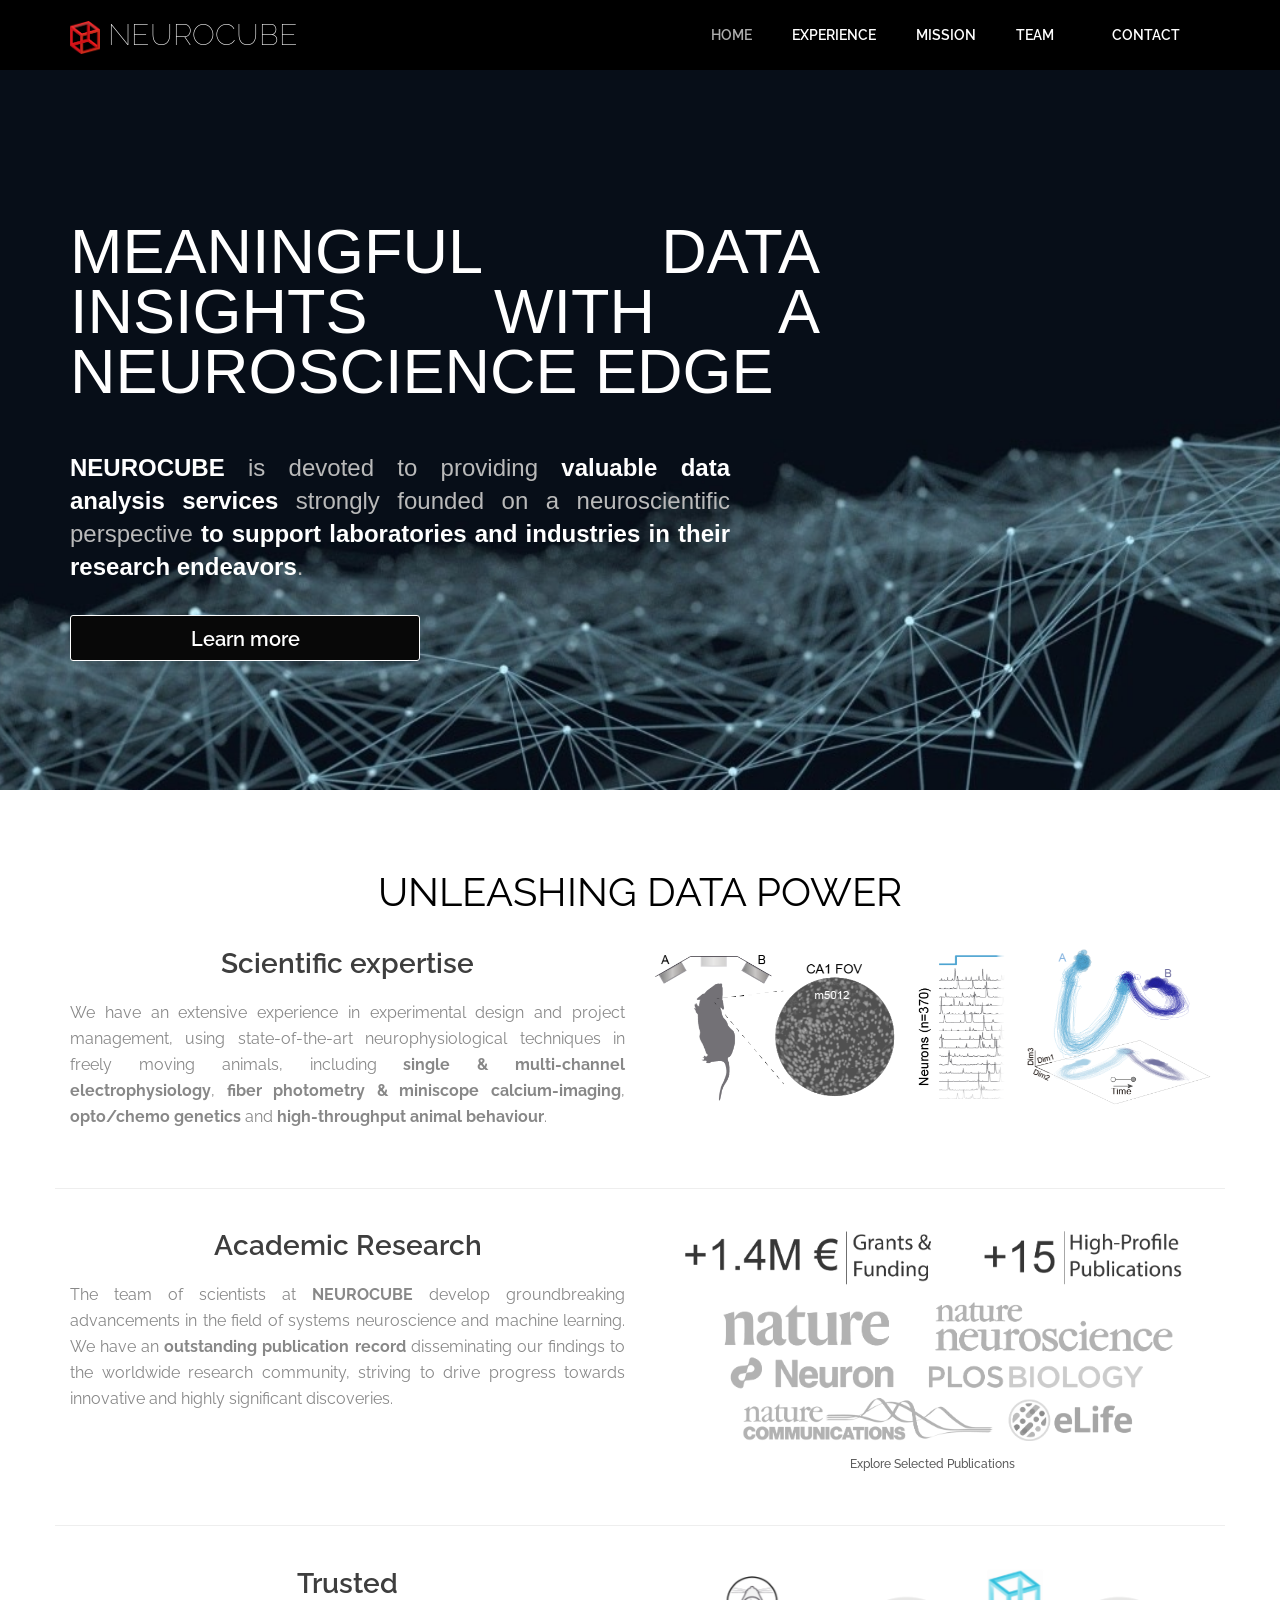
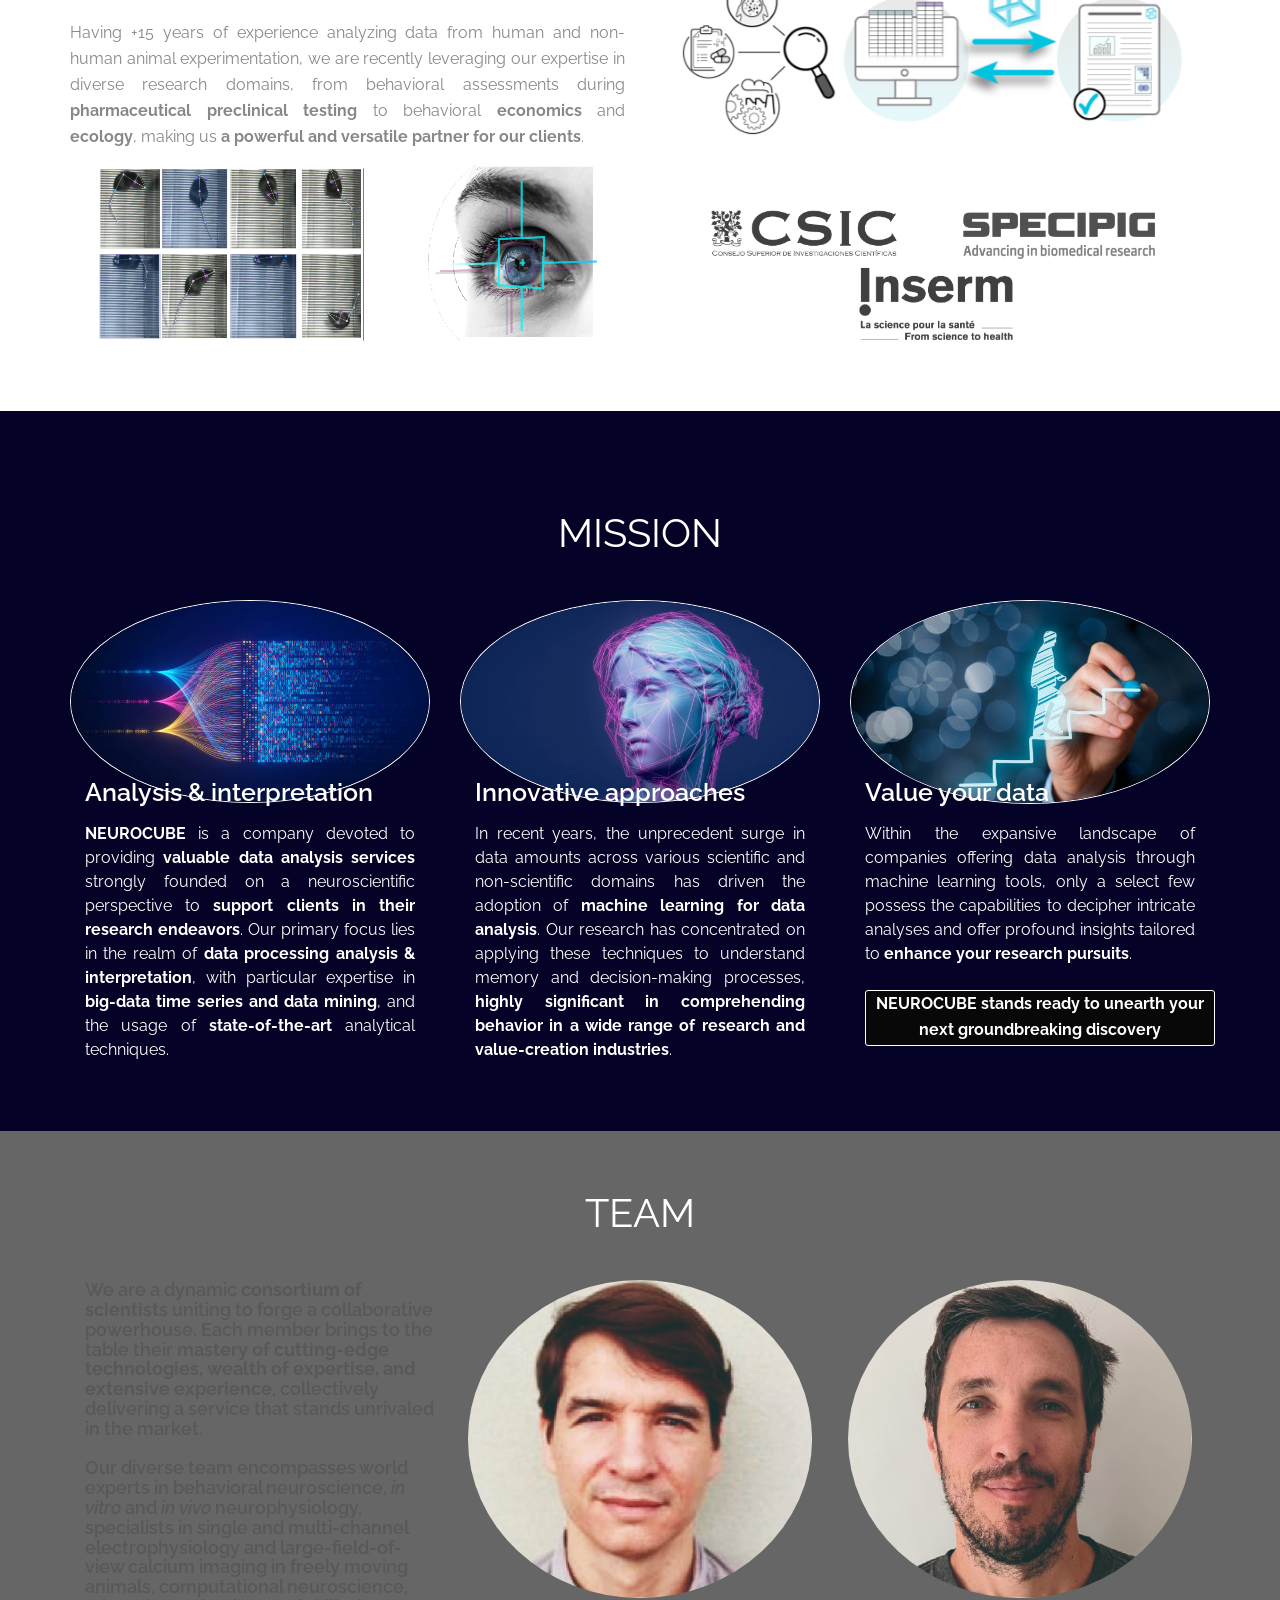
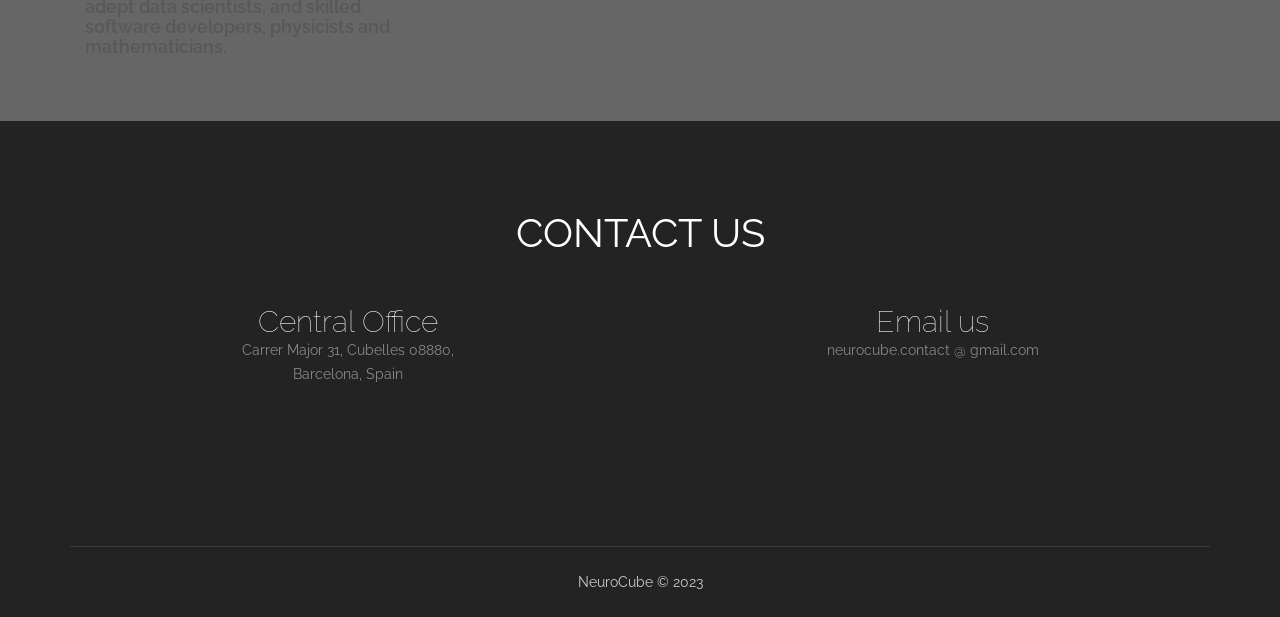
==== commit 368d6dbc: "Add files via upload" ====
--- a/index.html
+++ b/index.html
@@ -10,6 +10,8 @@
 <link href="css/style.css" rel="stylesheet" type="text/css"> 
 <link href="css/font-awesome.css" rel="stylesheet" type="text/css"> 
 <link href="css/animate.css" rel="stylesheet" type="text/css">
+<script src="https://scripts.sirv.com/sirvjs/v3/sirv.js"></script>
+      
  
 <!--[if lt IE 9]>
     <script src="js/respond-1.1.0.min.js"></script>
@@ -26,7 +28,7 @@
     <div class="header_box">
       <div class="logo">
         <!-- <a href="#"><img src="img/logo.jpg" alt="logo" width="30"> </a>  -->
-        <a href="#"><h4><img src="img/cube.jpg" alt="logo" width="30"> NEUROCUBE</h4></a>
+        <a href="#"><h4><img src="img/cube.png" alt="logo" width="30"> NEUROCUBE</h4></a>
       </div> 
       
 	  <nav class="navbar navbar-inverse" role="navigation">
@@ -36,11 +38,9 @@
 	    <div id="main-nav" class="collapse navbar-collapse navStyle">
 			<ul class="nav navbar-nav" id="mainNav">
 			  <li class="active"><a href="#home" data-toggle="collapse" data-target="#main-nav">Home</a></li>
+			  <li><a href="#experience" class="scroll-link" data-toggle="collapse" data-target="#main-nav">Experience</a></li>
 			  <li><a href="#mission" class="scroll-link" data-toggle="collapse" data-target="#main-nav">Mission</a></li>
-			  <li><a href="#experience" class="scroll-link" data-toggle="collapse" data-target="#main-nav">Experience</a></li>
-			  <!-- <li><a href="#Portfolio" class="scroll-link">Portfolio</a></li> -->
-			  <!-- <li><a href="#clients" class="scroll-link">Clients</a></li> -->
-			  <li><a href="#team" class="scroll-link" data-toggle="collapse" data-target="#main-nav">team</a></li>
+			  <li><a href="#team" class="scroll-link" data-toggle="collapse" data-target="#main-nav">Team</a></li>
 			  <li><a href="#contact" class="scroll-link" data-toggle="collapse" data-target="#main-nav">Contact</a></li>
 			</ul>
       </div>
@@ -56,33 +56,107 @@
     <div class="container">
       <div class="hero_section">
         <div class="row">
-          <div class="col-md-10">
-            <!--<div class="top_left_cont fadeInDown delay-03s wow animated"> 
-              <img src="img/cube.png" width="60"> <h0>&nbsp; NEUROCUBE</h0>
-          </div> 
-            <br><br><br><br>-->
+          <div class="col-md-8">
             <div class="top_left_cont fadeInLeft wow animated delay-06s "> 
-              <!--<h2>LARGE-SCALE  &nbsp;DATA SCIENCE </h2>--> 
-            <!--</div>
-            <div class="top_left_cont fadeInRight wow animated delay-06s "> --> 
-              <!--<h2>WITH A NEUROSCIENCE EDGE</h2>-->
-              <h2>Meaningful data insights with a neuroscience edge</h2><br>
+              <h2>Meaningful data insights with a neuroscience edge</h2><br> <br>
               <p style="width: 88%;"><span style="color: rgb(255, 255, 255);"><b>NEUROCUBE</b></span> is devoted to providing <span style="color: rgb(255, 255, 255);"><b>valuable data analysis services</b></span> 
                 strongly founded on a neuroscientific perspective <span style="color: rgb(255, 255, 255);"><b>to support laboratories and industries in their research endeavors</b></span>.
               </p>
             </div>
             <div class="top_left_cont fadeInDown delay-15s wow animated"> 
+              <a href="#experience" class="scroll-link read_more2" data-target="#main-nav">Learn more</a> 
+            </div>
+          </div> 
+        </div>
+      </div>
+    </div>
+  </div>
+</section>
+<!--Hero_Section--> 
+
+<!--experience section--> 
+<section id="experience">
+  <br>
+  <div class="inner_wrapper experience-container fadeInLeft animated wow">
+    <h2>Unleashing Data Power</h2>
+    <div class="container">
+      <div class="inner_section">
+      <div class="row">
+              <div class="col-lg-12 about-us">
+                <div class="row">
+                  <div class="col-md-6 wow fadeInLeft delay-03s">
+                  <h3>Scientific expertise</h3>
+                    <p>
+                      We have an extensive experience in experimental design and project management, using state-of-the-art neurophysiological techniques in freely moving animals, including <b>single & multi-channel electrophysiology</b>, 
+                    <b>fiber photometry & miniscope calcium-imaging</b>, <b>opto/chemo genetics</b> and <b>high-throughput animal behaviour</b>.    
+                    </p>
+                  </div>
+                  <div class="col-md-6 wow fadeInLeft delay-03s">
+                    <h4><img src="img/experience.png" width=100% alt="" /></h4> 
+                  </div>
+                </div>
                 <br>
-              <a href="#mission" class="scroll-link read_more2">READ MORE</a> 
-            </div>
-          </div> 
-        </div>
-      </div>
-    </div>
-  </div>
-</section>
-<!--Hero_Section--> 
-
+                <div class="row">
+                  <hr />
+                  <br>
+                  <div class="col-md-6 wow fadeInLeft delay-03s">
+                    <h3> Academic Research </h3>
+                    <p>
+                      The team of scientists at <b>NEUROCUBE</b> develop groundbreaking advancements in the field of systems neuroscience and machine learning. 
+                      We have an <b>outstanding publication record</b> disseminating our findings to the worldwide research community, striving to drive progress towards innovative and highly significant discoveries.
+                    </p>
+                  </div>
+                  <div class="col-md-6 wow fadeInLeft delay-03s"> 
+                      
+                    <h3>
+                      <a href="http://pubmed.ncbi.nlm.nih.gov/?term=28329757+or+34262175+or+20364143+or+29398355+or+20613857+or+35879320+or+28826485&sort=date" target=”_blank” title="Selected publications">
+                        <img src="img/journals.png" width=90% alt="" /></a>
+                    </h3>
+                    <h5>Explore Selected Publications</h5>
+                    
+                    
+                    <!--
+                    <h4>Grants & Funding<br></h4>
+                    <h3><b>+1.4M €</b></h3>
+                    <br>
+                    <h4>High-Impact Publications<br></h4>
+                    <h3><b>+15</b></h3>
+                    <h5>Selected publications<br><a href="http://pubmed.ncbi.nlm.nih.gov/?term=28329757+or+34262175+or+20364143+or+29398355+or+20613857+or+35879320+or+28826485&sort=date" target=”_blank” title="Selected publications"><img src="img/journals.png" width=90% alt="" /></a></h5>
+                    -->
+                  </div>
+                </div>
+                <br>
+                <div class="row">
+                  <hr />
+                  <br>
+                  <div class="col-md-6 wow fadeInLeft delay-03s">
+                    <h3>Trusted</h3>
+                    <p>
+                      Having +15 years of experience analyzing data from human and non-human animal experimentation, 
+                      we are recently leveraging our expertise in diverse research domains, 
+                      from behavioral assessments during <b>pharmaceutical preclinical testing</b> to behavioral <b>economics</b> and <b>ecology</b>, 
+                      making us <b>a powerful and versatile partner for our clients</b>.<br>
+                    </p> 
+                 </div>
+                 <div class="col-md-6 wow fadeInLeft delay-03s">
+                  <h4><img src="img/trustedFlow.png" width=90% alt="" /></h4>
+                 </div>
+                </div>
+                <div class="row ">
+                  <div class="col-md-6 wow fadeInLeft delay-03s"><h4><img src="img/trusted1.png" width=90% alt="" /></h4></div>
+                  <br><br>
+                  <div class="col-md-6 wow fadeInLeft delay-03s"><h4><img src="img/trusted.png" width=80% alt="" /></h4></div>
+                </div>
+                
+                  
+              </div>
+            </div>
+        
+      </div>
+    </div> 
+  </div>
+</section>
+<!--experience section--> 
 
 <!--mission-->
 <section  id="mission">
@@ -131,225 +205,42 @@
 </section>
 <!--mission-->
 
-<!--experience
-  <section id="experience">
-  <div class="inner_wrapper experience-container fadeInLeft animated wow">
-    <h2>Unleashing Data Power</h2>
-    <div class="container">
-      <div class="inner_section">
-      <div class="row">
-              <div class="col-lg-12 about-us">
-                <div class="row">
-                  <div class="col-md-4 wow fadeInLeft delay-03s">
-                  <h3>Expertise</h3>
-                    <p>
-                      We have an extensive experience in experimental design and project management, using state-of-the-art neurophysiological techniques in freely moving animals, including <b>single & multi-channel electrophysiology</b>, 
-                    <b>fiber photometry & miniscope calcium-imaging</b>, <b>opto/chemo genetics</b> and <b>high-throughput animal behaviour</b>.    
-
-                    </p>
-                    <h4><img src="img/experience.png" width=100% alt="" /></h4>
-                    <br> 
-
-                  </div>
-                  <div class="col-md-4 wow fadeInLeft delay-06s">
-                    <h3> Research </h3>
-                    <p>
-                      The team of scientists at <b>NEUROCUBE</b> develop groundbreaking advancements in the field of systems neuroscience and machine learning. 
-                      We have an <b>outstanding publication record</b> disseminating our findings to the worldwide research community, striving to drive progress towards innovative and highly significant discoveries.
-                    </p>
-  
-                    <h4>Grants & Funding<br></h4>
-                    <h3><b>+1.4M €</b></h3>
-                    <br>
-                    <h4>High-Impact Publications<br></h4>
-                    <h3><b>+15</b></h3>
-                      
-                    <h5>Selected publications<br><a href="http://pubmed.ncbi.nlm.nih.gov/?term=28329757+or+34262175+or+20364143+or+29398355+or+20613857+or+35879320+or+28826485&sort=date" target=”_blank” title="Selected publications"><img src="img/journals.png" width=90% alt="" /></a></h5>
-                    <br>
-
-                  </div>
-                  <div class="col-md-4 wow fadeInLeft delay-09s">
-                    <h3>Trusted</h3>
-                    <p>
-                      Having +15 years of experience analyzing data from human and non-human animal experimentation, 
-                      we are recently leveraging our expertise in diverse research domains, 
-                      from behavioral assessments during <b>pharmaceutical preclinical testing</b> to behavioral <b>economics</b> and <b>ecology</b>, 
-                      making us <b>a powerful and versatile partner for our clients</b>.<br>
-                    </p>
-                    <h4><img src="img/trusted1.png" width=90% alt="" /></h4>
-                    <br> 
-
-
-                    <h4><img src="img/trusted.png" width=90% alt="" /></h4>
-  
-                     
-                  </div>
-                  
-                </div>
-              </div>
-            </div>
-        
-      </div>
-    </div> 
-    </div>
-  </section>
-experience--> 
-
-
-<section id="experience">
-  <div class="inner_wrapper experience-container fadeInLeft animated wow">
-    <h2>Unleashing Data Power</h2>
-    <div class="container">
-      <div class="inner_section">
-      <div class="row">
-              <div class="col-lg-12 about-us">
-                <div class="row">
-                  <div class="col-md-6 wow fadeInLeft delay-03s">
-                  <h3>Scientific expertise</h3>
-                    <p>
-                      We have an extensive experience in experimental design and project management, using state-of-the-art neurophysiological techniques in freely moving animals, including <b>single & multi-channel electrophysiology</b>, 
-                    <b>fiber photometry & miniscope calcium-imaging</b>, <b>opto/chemo genetics</b> and <b>high-throughput animal behaviour</b>.    
-                    </p>
-                  </div>
-                  <div class="col-md-6 wow fadeInLeft delay-03s">
-                    <h4><img src="img/experience.png" width=100% alt="" /></h4> 
-                  </div>
-                </div>
-                <br>
-                <div class="row">
-                  <hr />
-                  <br>
-                  <div class="col-md-6 wow fadeInLeft delay-03s">
-                    <h3> Academic Research </h3>
-                    <p>
-                      The team of scientists at <b>NEUROCUBE</b> develop groundbreaking advancements in the field of systems neuroscience and machine learning. 
-                      We have an <b>outstanding publication record</b> disseminating our findings to the worldwide research community, striving to drive progress towards innovative and highly significant discoveries.
-                    </p>
-                  </div>
-                  <div class="col-md-6 wow fadeInLeft delay-03s"> 
-
-                    <h3> <a href="http://pubmed.ncbi.nlm.nih.gov/?term=28329757+or+34262175+or+20364143+or+29398355+or+20613857+or+35879320+or+28826485&sort=date" target=”_blank” title="Selected publications">
-                      <img src="img/journals.png" width=90% alt="" /></a></h3>
-                    
-                    <!--
-                    <h4>Grants & Funding<br></h4>
-                    <h3><b>+1.4M €</b></h3>
-                    <br>
-                    <h4>High-Impact Publications<br></h4>
-                    <h3><b>+15</b></h3>
-                    <h5>Selected publications<br><a href="http://pubmed.ncbi.nlm.nih.gov/?term=28329757+or+34262175+or+20364143+or+29398355+or+20613857+or+35879320+or+28826485&sort=date" target=”_blank” title="Selected publications"><img src="img/journals.png" width=90% alt="" /></a></h5>
-                    -->
-                  </div>
-                </div>
-                <br>
-                <div class="row">
-                  <hr />
-                  <br>
-                  <div class="col-md-6 wow fadeInLeft delay-03s">
-                    <h3>Trusted</h3>
-                    <p>
-                      Having +15 years of experience analyzing data from human and non-human animal experimentation, 
-                      we are recently leveraging our expertise in diverse research domains, 
-                      from behavioral assessments during <b>pharmaceutical preclinical testing</b> to behavioral <b>economics</b> and <b>ecology</b>, 
-                      making us <b>a powerful and versatile partner for our clients</b>.<br>
-                    </p> 
-                 </div>
-                 <div class="col-md-6 wow fadeInLeft delay-03s">
-                  <h4><img src="img/trustedFlow.png" width=90% alt="" /></h4>
-                 </div>
-                </div>
-                <div class="row">
-                  <div class="col-md-6 wow fadeInLeft delay-03s"><h4><img src="img/trusted1.png" width=90% alt="" /></h4></div>
-                  <br><br>
-                  <div class="col-md-6 wow fadeInLeft delay-03s"><h4><img src="img/trusted.png" width=80% alt="" /></h4></div>
-                </div>
-                
-                  
-              </div>
-            </div>
-        
-      </div>
-    </div> 
-    </div>
-  </section>
-
-
 <!--main-section team-start-->
 <section class="page_section team" id="team">
   <div class="container wow fadeIn delay-06s">
     <h2>Team</h2>
-    <div class="team_area col-md-6 ">
-
-      We are a dynamic consortium of scientists uniting to forge a collaborative powerhouse. 
+    <div class="col-lg-4">
+
+      <h3>
+      <bR>
+      We are a dynamic <b>consortium of scientists</b> uniting to forge a collaborative powerhouse. 
       Each member brings to the table their <b>mastery of cutting-edge technologies, wealth of expertise, and extensive experience</b>, 
       collectively delivering a service that stands unrivaled in the market. <br><br>
       
       Our diverse team encompasses world experts in behavioral neuroscience, <i>in vitro</i> and <i>in vivo</i> neurophysiology, 
       specialists in single and multi-channel electrophysiology and large-field-of-view calcium imaging in freely moving animals, 
       computational neuroscience, adept data scientists, and skilled software developers, physicists and mathematicians.
+    </h3>
       <!-- we should state also that we work with large multidimensional data -->
 
-      
-      
-      <br> <br>
-       
-    </div>
-    <div class="team_area col-md-6 ">
-
-      <img src="img/team0.jpg" width=100%  alt="" />
-    </div>
-
-    <!--
-    <div class="team_area ">
+    </div>
+    <div class="col-lg-4">
       <div class="team_box  wow fadeIn delay-09s">
-        <div class="team_box_shadow"><a href="javascript:void(0)"></a>
-          <div class="team_box_shadowtext">
-            Physics, Univ. of Buenos Aires (AR)<br>
-            PhD in Neuroscience, NYU (US) <br>
-            Behaviour, electrophysiology, calcium-imaging <br><br>
-            Columbia Univ. (US), Stanford Univ. (US), IDIBAPS (ES), CSIC (ES)<br>
-            <br><br><br>
-          </div>
-        </div>
-        <img src="img/team_pic2.jpg" alt="">
-        <ul>
-          <li><a href="javascript:void(0)" class="fa fa-twitter"></a></li>
-          <li><a href="javascript:void(0)" class="fa fa-facebook"></a></li>
-          <li><a href="javascript:void(0)" class="fa fa-pinterest"></a></li>
-          <li><a href="javascript:void(0)" class="fa fa-google-plus"></a></li>
-        </ul>
-      </div>
-      <h3 class="wow fadeIn delay-09s">Pablo Jercog, PhD</h3>
-      <span class="wow fadeIn delay-09s">Co-founder, Researcher</span> 
-    </div>
-
-    <div class="team_area">
-      <div class="team_box  wow fadeIn delay-12s">
-        <div class="team_box_shadow"><a href="javascript:void(0)"></a>
-          <div class="team_box_shadowtext">
-            Computer Science, Univ. of Buenos Aires (AR)<br>
-            PhD in Biomedicine, Univ. of Barcelona (ES) <br>
-            Behaviour, electrophysiology, optogenetics<br><br>
-            INSERM (FR)<br>
-            <br><br><br>
-          </div>
-        </div>
-        <img src="img/team_pic2.jpg" alt="">
-        <ul>
-          <li><a href="javascript:void(0)" class="fa fa-twitter"></a></li>
-          <li><a href="javascript:void(0)" class="fa fa-facebook"></a></li>
-          <li><a href="javascript:void(0)" class="fa fa-researchgate"></a></li>
-          <li><a href="javascript:void(0)" class="fa fa-google"></a></li>
-        </ul>
-      </div>
-      <h3 class="wow fadeIn delay-12s">Daniel Jercog, PhD</h3>
-      <span class="wow fadeIn delay-12s">Co-founder, Researcher</span> 
-    </div>
-     -->
-
-  </div>
-
-   
+        <div class="figure">
+          <img class="Sirv image-main" width="60%" src="img/teamPJ1.jpg?w=10&colorize.color=efefef" data-src="img/teamPJ1.jpg">
+          <img class="Sirv image-hover" width="60%" data-src="img/teamPJ2.jpg">
+        </div>
+      </div>
+    </div>
+    <div class="col-lg-4">
+      <div class="team_box  wow fadeIn delay-09s">
+        <div class="figure">
+          <img class="Sirv image-main" width="60%" src="img/teamDJ1.jpg?w=10&colorize.color=efefef" data-src="img/teamDJ1.jpg">
+          <img class="Sirv image-hover" width="60%" data-src="img/teamDJ2.jpg">
+        </div>
+      </div>
+    </div>
+  </div>
 </section>
 <!--/team-->
 
@@ -361,67 +252,24 @@
       <div class="contact_section">
         <div class="row">
           <h2>Contact Us</h2>
-          <div class="col-lg-4">
-            
-          </div>
-          <div class="col-lg-4">
-           
-          </div>
-          <div class="col-lg-4">
-          
-          </div>
-        </div>
-      </div>
-      <div class="row">
-        <div class="col-lg-4 wow fadeInLeft">	
-		 <div class="contact_info">
-                            
-        <div class="detail">
-            <h4>Central Office</h4>
-            <p align="center">Carrer Major 31, Cubelles 08880, <br>Barcelona, Spain</p>
-        </div>
-        <!--<div class="detail">
-            <h4>Call us</h4>
-            <p>+1 234 567890</p>
-        </div>-->
-        <div class="detail">
-            <h4>Email us</h4>
-            <p align="center">neurocube.contact @ gmail.com</p>
-        </div> 
-    </div>
+        </div>
+        
+        <div class="row">
+          <div class="col-lg-6 wow fadeInLeft delay-03s">	
+            <div class="detail">
+                <h4>Central Office</h4>
+                <p align="center">Carrer Major 31, Cubelles 08880, <br>Barcelona, Spain</p>
+            </div>
+          </div>
+          <div class="col-lg-6 wow fadeInLeft delay-06s">	
+            <div class="detail">
+              <h4>Email us</h4>
+              <p align="center">neurocube.contact @ gmail.com</p>
+            </div> 
+          </div>
        		  
-			  
-          
-          <!--<ul class="social_links">
-            <li class="twitter animated bounceIn wow delay-02s"><a href="javascript:void(0)"><i class="fa fa-twitter"></i></a></li>
-            <li class="facebook animated bounceIn wow delay-03s"><a href="javascript:void(0)"><i class="fa fa-facebook"></i></a></li>
-            <li class="pinterest animated bounceIn wow delay-04s"><a href="javascript:void(0)"><i class="fa fa-pinterest"></i></a></li>
-            <li class="gplus animated bounceIn wow delay-05s"><a href="javascript:void(0)"><i class="fa fa-google-plus"></i></a></li> 
-          </ul>-->
-        </div>
-        <div class="col-lg-8 wow fadeInLeft delay-06s">
-          <!--<div class="form" action="https://formsubmit.co/neurocube.contact@gmail.com" method="POST" />
-            <input type="email" name="email">
-            <input class="input-text" type="text" name="" value="Your Name *" onFocus="if(this.value==this.defaultValue)this.value='';" onBlur="if(this.value=='')this.value=this.defaultValue;">
-            <input class="input-text" type="text" name="" value="Your E-mail *" onFocus="if(this.value==this.defaultValue)this.value='';" onBlur="if(this.value=='')this.value=this.defaultValue;">
-            <textarea class="input-text text-area" cols="0" rows="0" onFocus="if(this.value==this.defaultValue)this.value='';" onBlur="if(this.value=='')this.value=this.defaultValue;">Your Message *</textarea>
-            <input class="input-btn" type="submit" value="send message">
-          </div>-->
-          <!--
-          <div class="form">
-           <form class="i-form" action="https://formsubmit.co/contact.neurocube@gmail.com" method="POST">
-            <input type="hidden" name="_url" value="https://contact.neurocube@gmail.com/thepage.html">
-            <input class="input-text" type="text" id="name" name="name" class="form-control" placeholder="Your Name *" required>
-            <input class="input-text" type="email" id="email" name="email" class="form-control" placeholder="Your E-mail *" required>
-            <textarea class="input-text text-area" cols="0" rows="0" placeholder="Your Message *" class="form-control" name="message" required></textarea>
-            <button class="input-btn" type="submit">submit</button>
-           </form>
-          </div>
-          
-          <h6>NEUROCUBE is a collaborative company that use the contributions of experts around the world. 
-          Please contact us for further information. </h6>
-          -->
-        </div>
+			  </div>
+        
       </div>
     </section>
   </div>
--- a/css/style.css
+++ b/css/style.css
@@ -59,6 +59,7 @@
     font-family: 'Raleway', sans-serif;
     margin: 0px 0 0px 0;
     font-weight: 100;
+    text-align: center;
     vertical-align: middle;
 }
 h2 {
@@ -73,7 +74,7 @@
 h3 {
     font-family: 'Raleway', sans-serif;
     font-weight: 600;
-    color: #ffffff;
+    color: #585858;
     font-size: 18px;
     margin: 0 0 5px 0;
 }
@@ -273,20 +274,20 @@
 }
 
 .top_left_cont h3 {
-    font-size: 16px;
-    color: #f56eab;
+    font-size: 18px;
+    color: #ffffff;
     margin: 0 0 20px 0;
     text-align: left;
-    font-weight: 700;
+    font-weight: 300;
 }
 
 .top_left_cont h2 {
-    font-size: 50px;
+    font-size: 63px;
     color: #ffffff;
-    line-height: 52px;
+    line-height: 60px;
     margin: 0 0 10px 0;
     font-family: 'Arial', sans-serif;
-    text-align: left;
+    text-align: justify;
 }
 
 .top_left_cont h2 strong {
@@ -295,11 +296,12 @@
 }
 
 .top_left_cont p {
-font-size: 20px;
-color: #C3C3C3;
+font-size: 24px;
+color: #bababa;
 margin: 0 0 30px 0;
 line-height: 33px;
-text-align: center;
+text-align: justify;
+text-justify: inter-word;
 font-family: sans-serif;
 font-weight: 100;
 }
@@ -733,15 +735,48 @@
 /* About Us
 --------------------------- */
  
-.aboutUs-container {
-background-repeat: no-repeat;
-background-position: right;
-background-size: auto 100%;
-background-position-y: 70px;
+#experience {
+    background: #ffffff;
+    /*background:url(../img/backExp.jpg) top center no-repeat;
+    background-size: cover;*/
+}
+
+#experience h2{
+    color: #000000;
+    font-size: 40px;
+}
+#experience h3{
+    color: #3e3e3e;
+    font-size: 28px;
+    text-align: center;
+}
+#experience h4{
+    color: #5a5a5a;
+    font-size: 20px;
+    text-align: center;
+    margin: 0;
+}
+
+#experience h5{
+    color: #5a5a5a;
+    font-size: 12px;
+    text-align: center;
+    margin: 0;
+    line-height: 3;
+}
+
+.experience-container {
+    background-repeat: no-repeat;
+    background-position: right;
+    background-size: auto 100%;
+    background-position-y: 70px;
+    font-size: 16px;
+    text-align: justify;
+    text-justify: inter-word;
 }
 #about-us .read-more{
 	border: 1px solid #EFB21D;
-	color: #1a1a1a;
+	color: #f6f6f6;
 }
 
 #about-us .read-more:hover{
@@ -755,8 +790,8 @@
 	background-size: auto 100%;
 }
 .about-us{
-	margin-top: 50px;
-	margin-bottom: 50px;
+	margin-top: 10px;
+	margin-bottom: 10px;
 }
 .about-us h3{
 	font-size:28px;
@@ -798,7 +833,7 @@
 }
 
 
-/* Team
+/* team
 ---------------------------------*/
 
 .team_section {
@@ -957,7 +992,7 @@
 
 
 
-#aboutUs {
+#experience {
     padding: 60px 0;
 }
 
@@ -1814,11 +1849,11 @@
 --------------------------- */
 @media (min-width: 768px) and (max-width: 1200px) {
 
-.aboutUs-container {
-background-repeat: no-repeat;
-background-position: right;
-background-size: auto 59%;
-background-position-y: 150px;
+.experience-container {
+ background-repeat: no-repeat;
+ background-position: right;
+ background-size: auto 59%;
+ background-position-y: 150px;
 }
 }
 
@@ -1828,37 +1863,52 @@
 /* width: 100%; */
 text-align: center;
 }
-.aboutUs-container{
+.experience-container{
 	background-image:none;
 }
 p{
 font-size:14px;
 }
 .top_cont_outer { 
-height: 935px;
+height: 1035px;
 }
 .hero_section {
 position: relative;
-padding-top: 200px;
+padding-top: 100px;
 }
 .top_left_cont {
 padding: 38px 0;
 }
 .top_left_cont h2 {
-font-size: 25px; 
-line-height: 39px;
+font-size: 35px; 
+line-height: 35px;
 margin: 0 0 9px 0;
-}
+font-weight: 800;
+text-align: left;
+}
+.top_left_cont p {
+font-size: 20px;
+color: #bababa;
+margin: 0 0 30px 0;
+text-align: justify;
+text-justify: inter-word;
+font-family: sans-serif;
+font-weight: 200;
+line-height: 1.5;
+}
+
 .inner_section {
 padding: 20px 0 20px;
 }
-#aboutUs img{
+#experience img{
 margin-bottom:20px;
 }
-#aboutUs h3{
+#experience h3{
 font-size:26px;
 line-height:22px;
 }
+
+
 
 #mission {
     height: 1535px;
@@ -1897,6 +1947,7 @@
 }
 .contact_section{
 margin:0;
+text-align: center;
 }
 h2, .contact_section h2 {
     text-align: center;
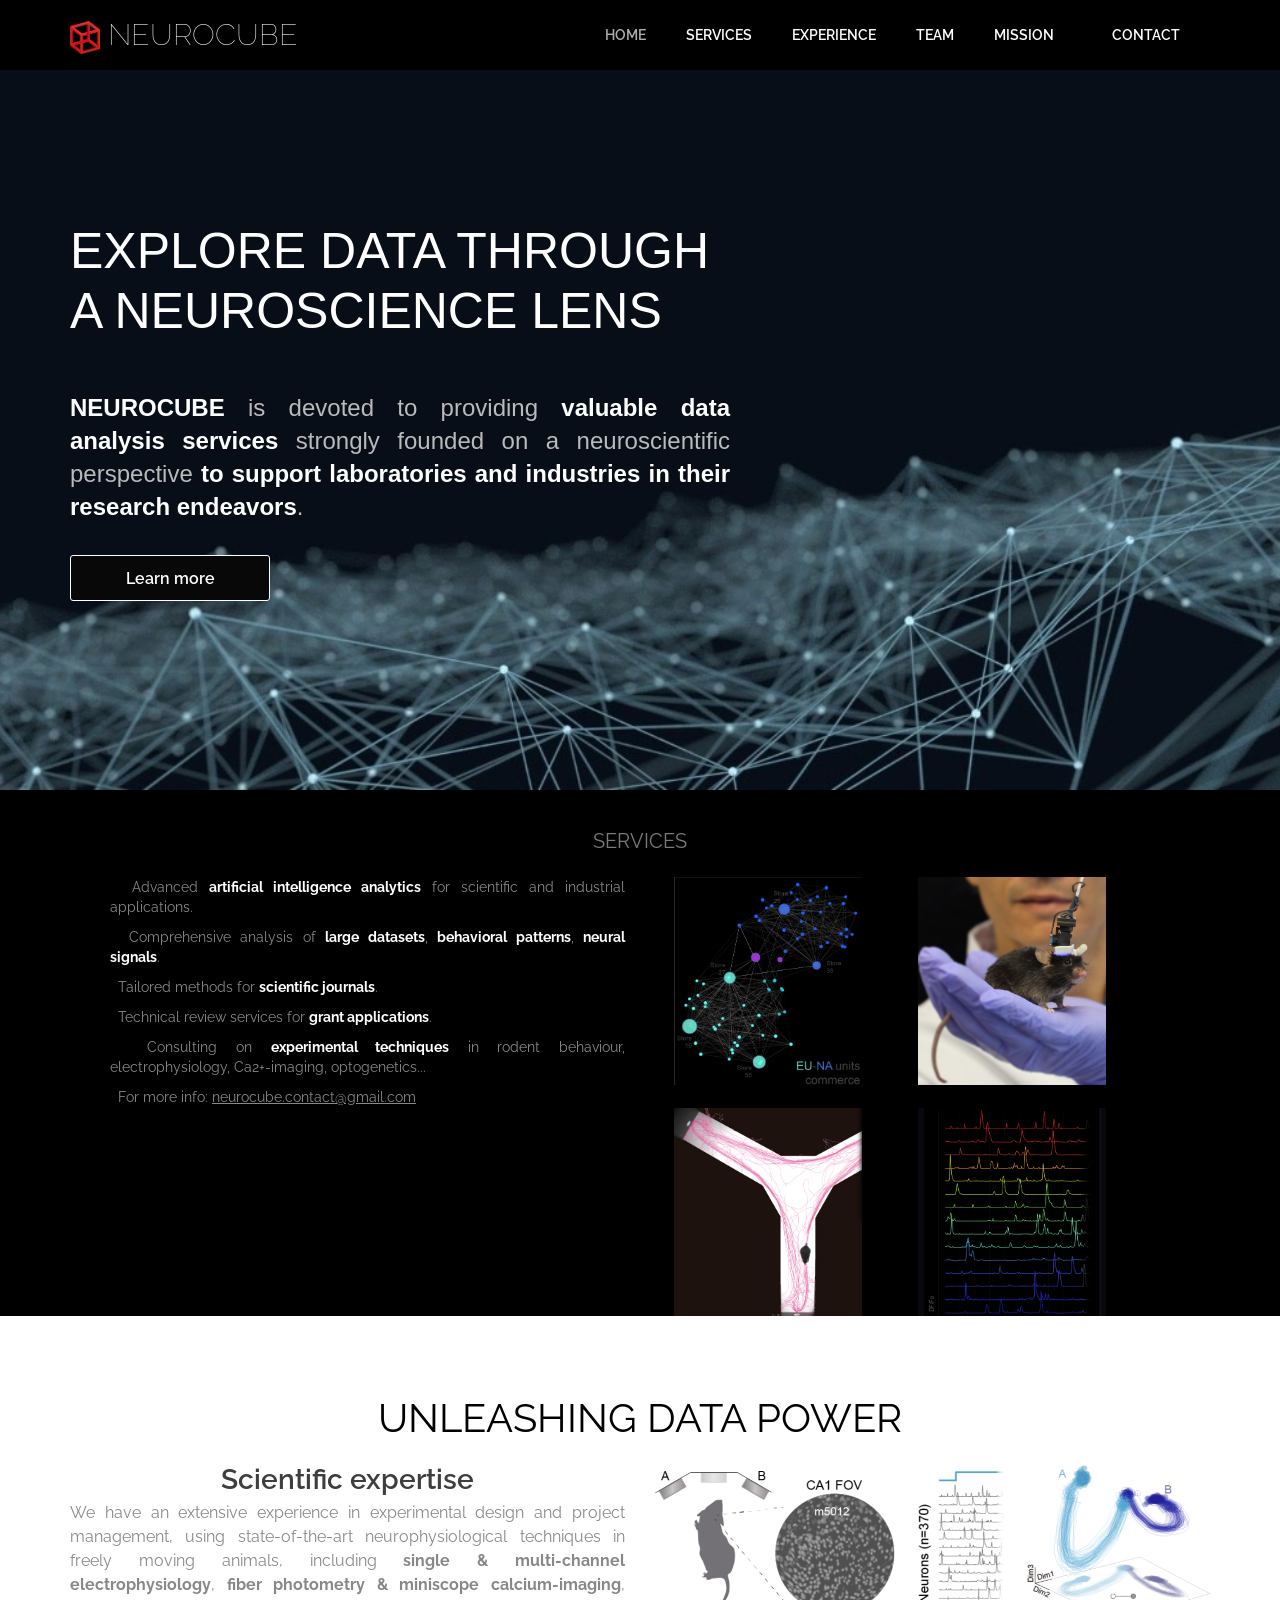
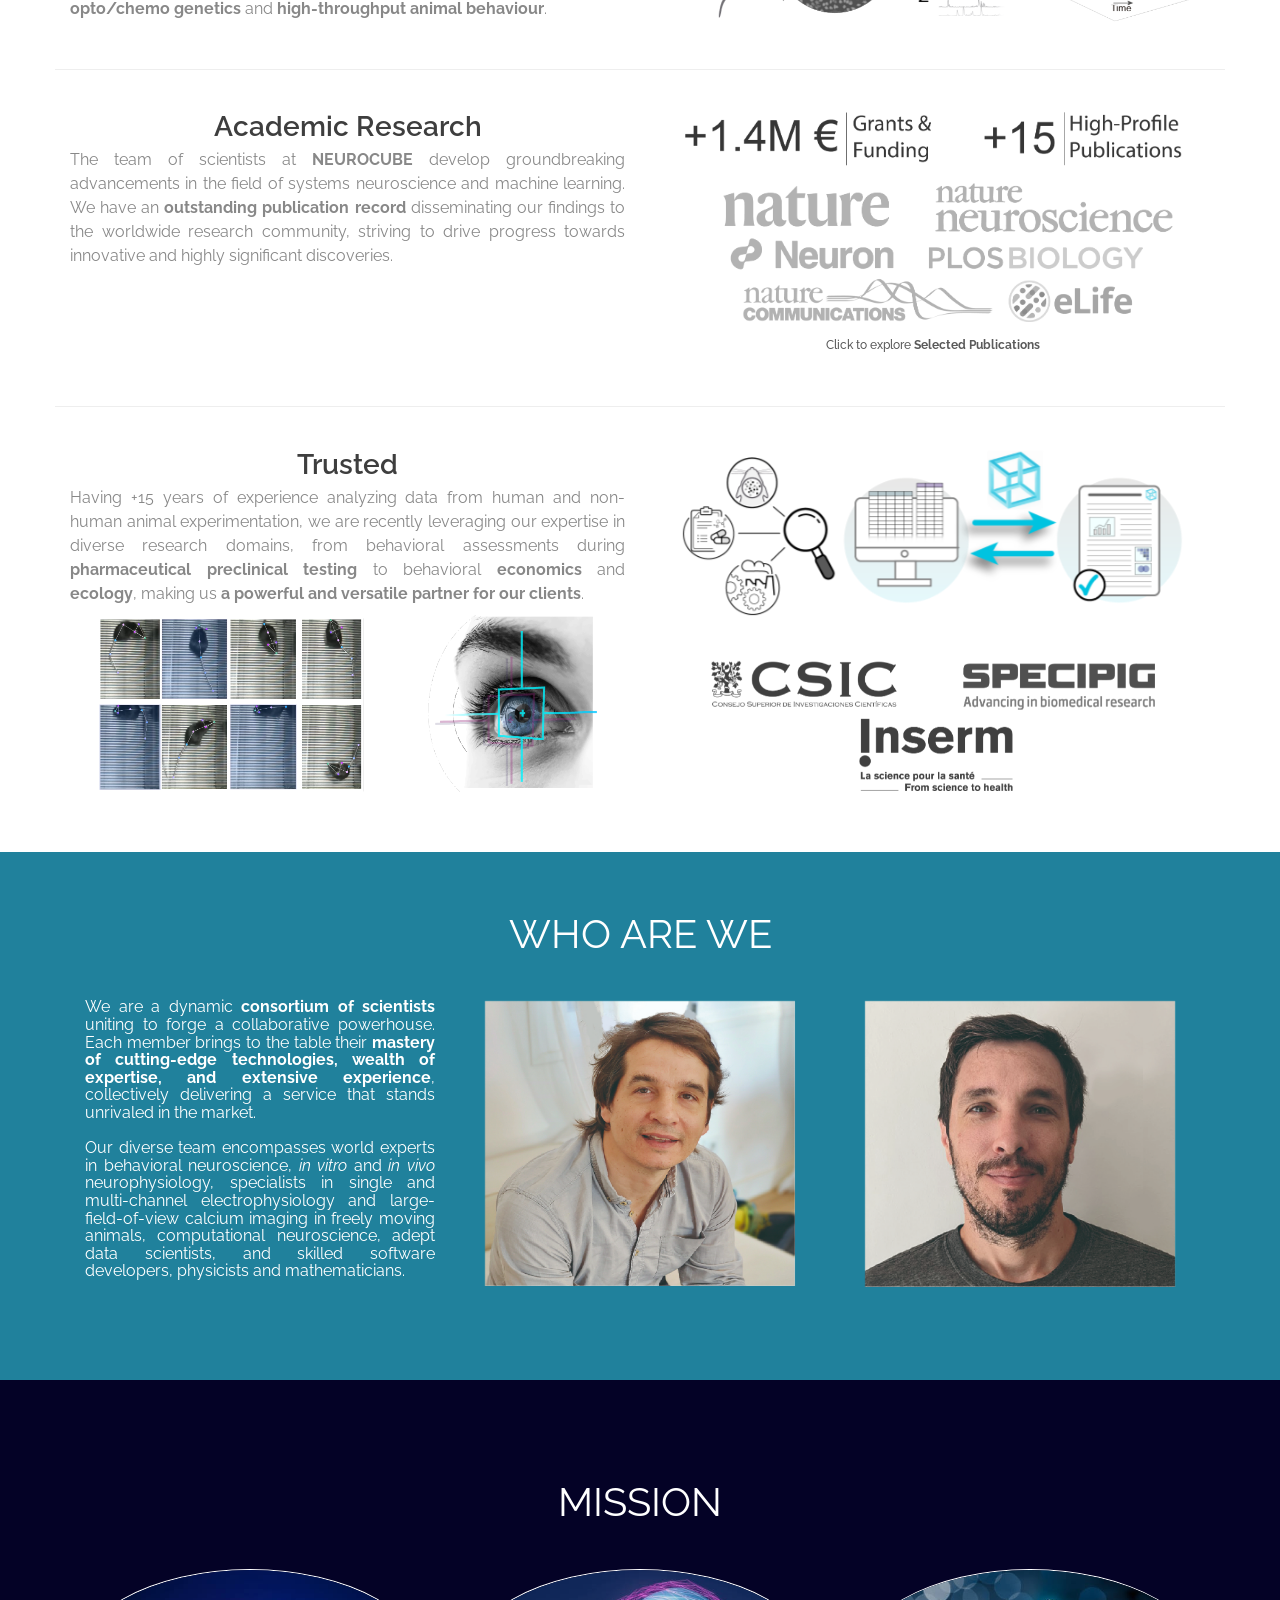
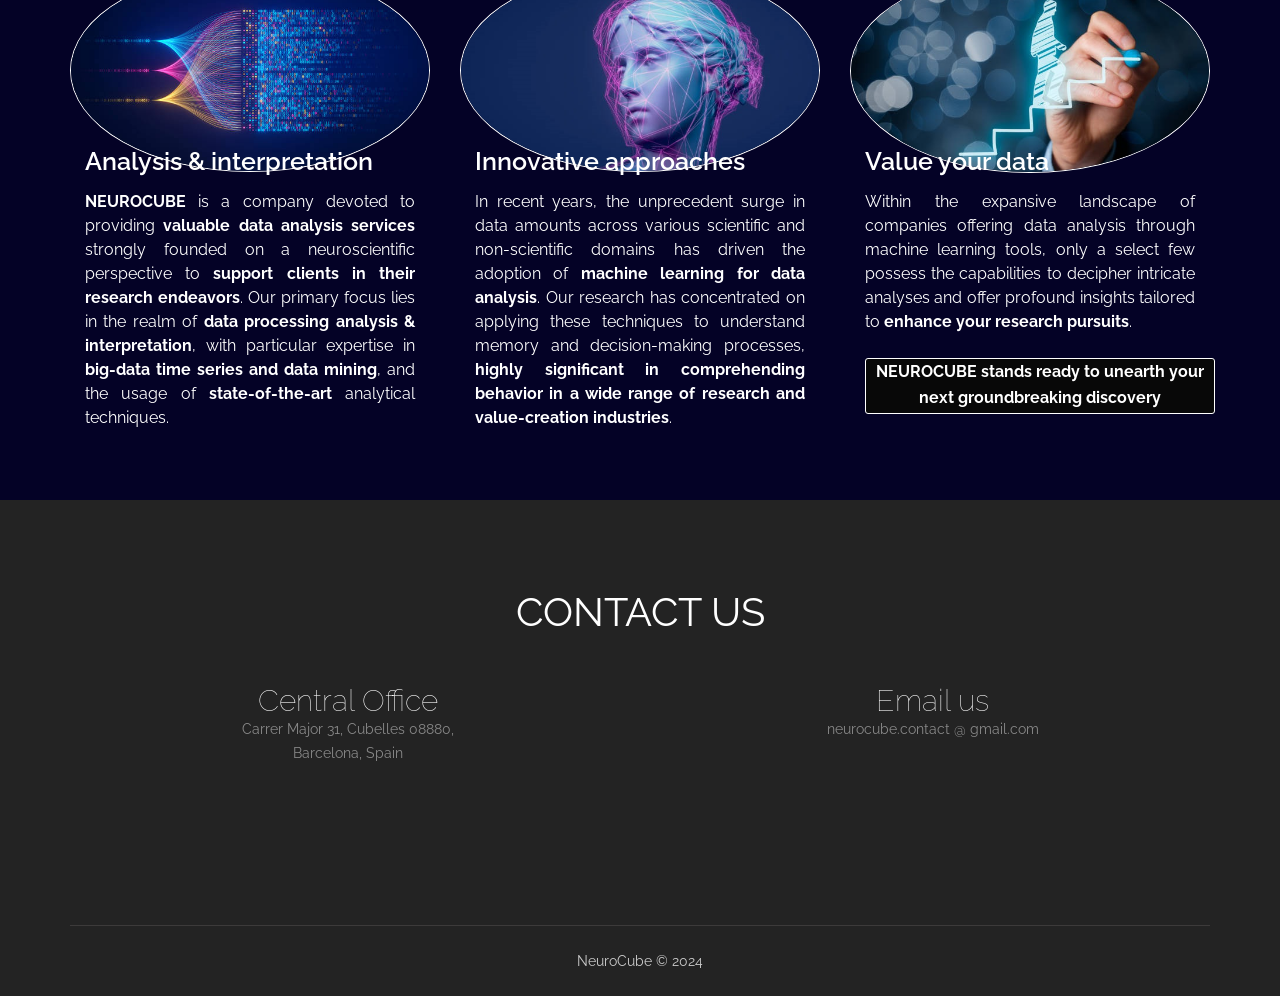
==== commit c903dc64: "Add files via upload" ====
--- a/index.html
+++ b/index.html
@@ -38,9 +38,10 @@
 	    <div id="main-nav" class="collapse navbar-collapse navStyle">
 			<ul class="nav navbar-nav" id="mainNav">
 			  <li class="active"><a href="#home" data-toggle="collapse" data-target="#main-nav">Home</a></li>
+        <li><a href="#services" class="scroll-link" data-toggle="collapse" data-target="#main-nav">Services</a></li>
 			  <li><a href="#experience" class="scroll-link" data-toggle="collapse" data-target="#main-nav">Experience</a></li>
-			  <li><a href="#mission" class="scroll-link" data-toggle="collapse" data-target="#main-nav">Mission</a></li>
 			  <li><a href="#team" class="scroll-link" data-toggle="collapse" data-target="#main-nav">Team</a></li>
+        <li><a href="#mission" class="scroll-link" data-toggle="collapse" data-target="#main-nav">Mission</a></li>
 			  <li><a href="#contact" class="scroll-link" data-toggle="collapse" data-target="#main-nav">Contact</a></li>
 			</ul>
       </div>
@@ -58,7 +59,7 @@
         <div class="row">
           <div class="col-md-8">
             <div class="top_left_cont fadeInLeft wow animated delay-06s "> 
-              <h2>Meaningful data insights with a neuroscience edge</h2><br> <br>
+              <h2>Explore data through<br>a neuroscience lens</h2><br> <br>
               <p style="width: 88%;"><span style="color: rgb(255, 255, 255);"><b>NEUROCUBE</b></span> is devoted to providing <span style="color: rgb(255, 255, 255);"><b>valuable data analysis services</b></span> 
                 strongly founded on a neuroscientific perspective <span style="color: rgb(255, 255, 255);"><b>to support laboratories and industries in their research endeavors</b></span>.
               </p>
@@ -73,6 +74,50 @@
   </div>
 </section>
 <!--Hero_Section--> 
+
+<!--services section--> 
+<br>
+<section id="services">
+  <br>
+  <div class="inner_wrapper experience-container fadeInLeft animated wow">
+    <h2>Services</h2>
+    <div class="container">
+      <div class="inner_section">
+      <div class="row">
+              <div class="col-lg-12 services">
+                <div class="row">
+                  <div class="col-md-6 wow fadeInLeft delay-03s">
+                    
+                    <ul class="services-list">
+                      <li class="points"> &nbsp; Advanced <span style="color: rgb(255, 255, 255);"><b>artificial intelligence analytics</b></span> for scientific and industrial applications.</li>
+                      <li class="points"> &nbsp; Comprehensive analysis of <span style="color: rgb(255, 255, 255);"><b>large datasets</b></span>, <span style="color: rgb(255, 255, 255);"><b>behavioral patterns</b></span>, <span style="color: rgb(255, 255, 255);"><b>neural signals</b></span>.</li>
+                      <li class="points"> &nbsp; Tailored methods for <span style="color: rgb(255, 255, 255);"><b>scientific journals</b></span>.</li>
+                      <li class="points"> &nbsp; Technical review services for <span style="color: rgb(255, 255, 255);"><b>grant applications</b></span>.</li>
+                      <li class="points"> &nbsp; Consulting on <span style="color: rgb(255, 255, 255);"><b>experimental techniques</b></span> in rodent behaviour, electrophysiology, Ca2+-imaging, optogenetics...</li>
+                      <!--<li class="points">Training in electrophysiology, calcium imaging, and optogenetics techniques.</li>
+                      <li class="points">Hands-on experimental workshops on behavioral experiment design and testing.</li>
+                      <li class="points">Training in techniques for analyzing and processing animal data behavior.</li>
+                      <li class="points">Training on the methods for processing and analyzing neural data.</li>-->
+
+                      <li class="points"> &nbsp; For more info: <u>neurocube.contact@gmail.com</u></li>
+                      
+                      <!--<li class="points"><b>Platform for drug-discovery</b>: <i>in vivo</i> neurophyisiological and behavioral testing.</li>-->
+                    </ul>
+
+                  </div>
+                  <div class="row">
+                    <div class="col-md-5 wow fadeIn delay-03s">
+                      <h4><img src="img/Ser1.jpg" width=40% alt="" /> &nbsp; &nbsp; &nbsp;   <img src="img/Ser2.jpg" width=40% alt="" /></h4> 
+                      <br>
+                      <h4><img src="img/Ser3.jpg" width=40% alt="" /> &nbsp; &nbsp; &nbsp;   <img src="img/Ser4.jpg" width=40% alt="" /></h4> 
+                  </div>
+              </div>
+            </div>
+      </div>
+    </div> 
+  </div>
+</section>
+<!--services section--> 
 
 <!--experience section--> 
 <section id="experience">
@@ -82,7 +127,7 @@
     <div class="container">
       <div class="inner_section">
       <div class="row">
-              <div class="col-lg-12 about-us">
+              <div class="col-lg-12">
                 <div class="row">
                   <div class="col-md-6 wow fadeInLeft delay-03s">
                   <h3>Scientific expertise</h3>
@@ -112,17 +157,8 @@
                       <a href="http://pubmed.ncbi.nlm.nih.gov/?term=28329757+or+34262175+or+20364143+or+29398355+or+20613857+or+35879320+or+28826485&sort=date" target=”_blank” title="Selected publications">
                         <img src="img/journals.png" width=90% alt="" /></a>
                     </h3>
-                    <h5>Explore Selected Publications</h5>
+                    <h5>Click to explore <b>Selected Publications</b></h5>
                     
-                    
-                    <!--
-                    <h4>Grants & Funding<br></h4>
-                    <h3><b>+1.4M €</b></h3>
-                    <br>
-                    <h4>High-Impact Publications<br></h4>
-                    <h3><b>+15</b></h3>
-                    <h5>Selected publications<br><a href="http://pubmed.ncbi.nlm.nih.gov/?term=28329757+or+34262175+or+20364143+or+29398355+or+20613857+or+35879320+or+28826485&sort=date" target=”_blank” title="Selected publications"><img src="img/journals.png" width=90% alt="" /></a></h5>
-                    -->
                   </div>
                 </div>
                 <br>
@@ -158,6 +194,45 @@
 </section>
 <!--experience section--> 
 
+<!--main-section team-start-->
+<section class="page_section team" id="team">
+  <div class="container wow fadeIn delay-06s">
+    <h2>Who are we</h2>
+    <div class="col-lg-4">
+
+      <h3>
+      <bR>
+      We are a dynamic <b>consortium of scientists</b> uniting to forge a collaborative powerhouse. 
+      Each member brings to the table their <b>mastery of cutting-edge technologies, wealth of expertise, and extensive experience</b>, 
+      collectively delivering a service that stands unrivaled in the market. <br><br>
+      
+      Our diverse team encompasses world experts in behavioral neuroscience, <i>in vitro</i> and <i>in vivo</i> neurophysiology, 
+      specialists in single and multi-channel electrophysiology and large-field-of-view calcium imaging in freely moving animals, 
+      computational neuroscience, adept data scientists, and skilled software developers, physicists and mathematicians.
+    </h3>
+      <!-- we should state also that we work with large multidimensional data -->
+
+    </div>
+    <div class="col-lg-4">
+      <div class="team_box  wow fadeIn delay-09s">
+        <div class="figure">
+          <img class="Sirv image-main" width="60%" src="img/teamPJ1.jpg?w=10&colorize.color=efefef" data-src="img/teamPJ1.jpg">
+          <img class="Sirv image-hover" width="60%" data-src="img/teamPJ2.jpg">
+        </div>
+      </div>
+    </div>
+    <div class="col-lg-4">
+      <div class="team_box  wow fadeIn delay-09s">
+        <div class="figure">
+          <img class="Sirv image-main" width="60%" src="img/teamDJ1.jpg?w=10&colorize.color=efefef" data-src="img/teamDJ1.jpg">
+          <img class="Sirv image-hover" width="60%" data-src="img/teamDJ2.jpg">
+        </div>
+      </div>
+    </div>
+  </div>
+</section>
+<!--/team-->
+
 <!--mission-->
 <section  id="mission">
   <div class="container">
@@ -205,45 +280,6 @@
 </section>
 <!--mission-->
 
-<!--main-section team-start-->
-<section class="page_section team" id="team">
-  <div class="container wow fadeIn delay-06s">
-    <h2>Team</h2>
-    <div class="col-lg-4">
-
-      <h3>
-      <bR>
-      We are a dynamic <b>consortium of scientists</b> uniting to forge a collaborative powerhouse. 
-      Each member brings to the table their <b>mastery of cutting-edge technologies, wealth of expertise, and extensive experience</b>, 
-      collectively delivering a service that stands unrivaled in the market. <br><br>
-      
-      Our diverse team encompasses world experts in behavioral neuroscience, <i>in vitro</i> and <i>in vivo</i> neurophysiology, 
-      specialists in single and multi-channel electrophysiology and large-field-of-view calcium imaging in freely moving animals, 
-      computational neuroscience, adept data scientists, and skilled software developers, physicists and mathematicians.
-    </h3>
-      <!-- we should state also that we work with large multidimensional data -->
-
-    </div>
-    <div class="col-lg-4">
-      <div class="team_box  wow fadeIn delay-09s">
-        <div class="figure">
-          <img class="Sirv image-main" width="60%" src="img/teamPJ1.jpg?w=10&colorize.color=efefef" data-src="img/teamPJ1.jpg">
-          <img class="Sirv image-hover" width="60%" data-src="img/teamPJ2.jpg">
-        </div>
-      </div>
-    </div>
-    <div class="col-lg-4">
-      <div class="team_box  wow fadeIn delay-09s">
-        <div class="figure">
-          <img class="Sirv image-main" width="60%" src="img/teamDJ1.jpg?w=10&colorize.color=efefef" data-src="img/teamDJ1.jpg">
-          <img class="Sirv image-hover" width="60%" data-src="img/teamDJ2.jpg">
-        </div>
-      </div>
-    </div>
-  </div>
-</section>
-<!--/team-->
-
 
 <!--Footer-->
 <footer class="footer_wrapper" id="contact">
@@ -274,7 +310,7 @@
     </section>
   </div>
   <div class="container">
-    <div class="footer_bottom"><span>NeuroCube © 2023 </span> </div>
+    <div class="footer_bottom"><span>NeuroCube © 2024 </span> </div>
   </div>
 </footer>
 
--- a/css/style.css
+++ b/css/style.css
@@ -2,6 +2,27 @@
 @import url(http://fonts.googleapis.com/css?family=Raleway:800,700,400);
 @import url(http://fonts.googleapis.com/css?family=Signika:400,600);
 
+
+
+/*  Rollover image styles  */
+.figure {
+    position: relative;
+    width: 360px; /* can be omitted for a regular non-lazy image */
+    max-width: 100%;
+  }
+  .figure img.Sirv.image-hover {
+    position: absolute;
+    top: 0;
+    right: 0;
+    left: 0;
+    bottom: 0;
+    object-fit: contain;
+    opacity: 0;
+    transition: opacity .2s;
+  }
+  .figure:hover img.Sirv.image-hover {
+    opacity: 1;
+  }
 
 /* Reset ---------------------------------*/
 ul {
@@ -86,6 +107,7 @@
     text-align: center;
     font-weight: 100;
 }
+
 h6 {
     font-size: 16px;
     color: #ffffff;
@@ -282,7 +304,7 @@
 }
 
 .top_left_cont h2 {
-    font-size: 63px;
+    font-size: 50px;
     color: #ffffff;
     line-height: 60px;
     margin: 0 0 10px 0;
@@ -312,8 +334,8 @@
     margin-left: 0;
     font-family: 'Raleway', sans-serif;
     display: block;
-    font-size: 20px;
-    width: 350px;
+    font-size: 16px;
+    width: 200px;
     height: 46px;
     line-height: 46px;
     border-radius: 3px;
@@ -724,9 +746,18 @@
 
 .page_section.team {
     padding: 60px 0;
-    background: #666666;
-}
-
+    background: #20819c;
+}
+.page_section.team h3 {
+    font-size: 16px;
+    margin-bottom: 40px;
+    color: #ffffff;
+    font-weight: 400;
+    text-align: left;
+    text-align: justify;
+    text-justify: inter-word;
+}
+}
 .page_section.team h6 {
     margin-bottom: 40px;
     text-align: center;
@@ -848,7 +879,7 @@
   }
 
 .team_area {
-    width: 40%;
+    width: 90%;
     margin-right: 10%;
     overflow: hidden;
     text-align: center;
@@ -873,21 +904,21 @@
     width: auto;
     height: auto;
     position: relative;
-    border-radius: 50%;
+    /*border-radius: 50%;*/
     margin: 20px 3px 25px 3px;
 
 }
 
 .team_box_shadow {
-    transition: all 0.3s ease-in-out;
-    -moz-transition: all 0.3s ease-in-out;
-    -webkit-transition: all 0.3s ease-in-out;
+    transition: all 0.2s ease-in-out;
+    -moz-transition: all 0.2s ease-in-out;
+    -webkit-transition: all 0.2s ease-in-out;
     position: absolute;
     width: 100%;
     height: 100%;
     z-index: 10;
     bottom: 0px;
-    border-radius: 50%;
+    /*border-radius: 50%;*/
 } 
 
 .team_box_shadow a {
@@ -897,7 +928,7 @@
 }
 
 .team_box:hover .team_box_shadow {
-    box-shadow: inset  0px 0px 0px 148px rgba(17,17,17,0.80);
+    box-shadow: inset  0px 0px 0px 148px rgba(214, 214, 214, 0.8);
 }
 
 .team_box_shadow:hover div{
@@ -913,7 +944,7 @@
 }
 
 .team_box_shadowtext{
-    font-size: 12px;
+    font-size: 14px;
     position: absolute;
     left: 0;
     visibility: hidden;
@@ -928,8 +959,8 @@
 
 .team_box img {
     display: block;
-    border-radius: 50%;
-    width: 100%;
+    /*border-radius: 80%;*/
+    width: 90%;
     margin: 0 auto;
 }
 
@@ -1870,7 +1901,7 @@
 font-size:14px;
 }
 .top_cont_outer { 
-height: 1035px;
+height: 835px;
 }
 .hero_section {
 position: relative;
@@ -1880,10 +1911,10 @@
 padding: 38px 0;
 }
 .top_left_cont h2 {
-font-size: 35px; 
+font-size: 32px; 
 line-height: 35px;
 margin: 0 0 9px 0;
-font-weight: 800;
+font-weight: 600;
 text-align: left;
 }
 .top_left_cont p {
@@ -1908,8 +1939,6 @@
 line-height:22px;
 }
 
-
-
 #mission {
     height: 1535px;
 }
@@ -1922,7 +1951,7 @@
 margin-bottom: 20px;
 }
 #team {
-    height: 835px;
+    height: 1085px;
 }
 #filters ul{
 padding-left:0px;
@@ -1952,6 +1981,11 @@
 h2, .contact_section h2 {
     text-align: center;
     font-size: 30px;
+}
+.detail p {
+    text-align: center;
+    font-size: 20px;
+    color: #fff;
 }
 .page_section.contact {
 padding: 60px 0 50px;
@@ -2047,4 +2081,4 @@
 height: 100%;
 background: #CCCCCC none repeat scroll 0% 0% / cover;
 transform: skewY(3deg);
-z-index: -1;}+z-index: -1;}
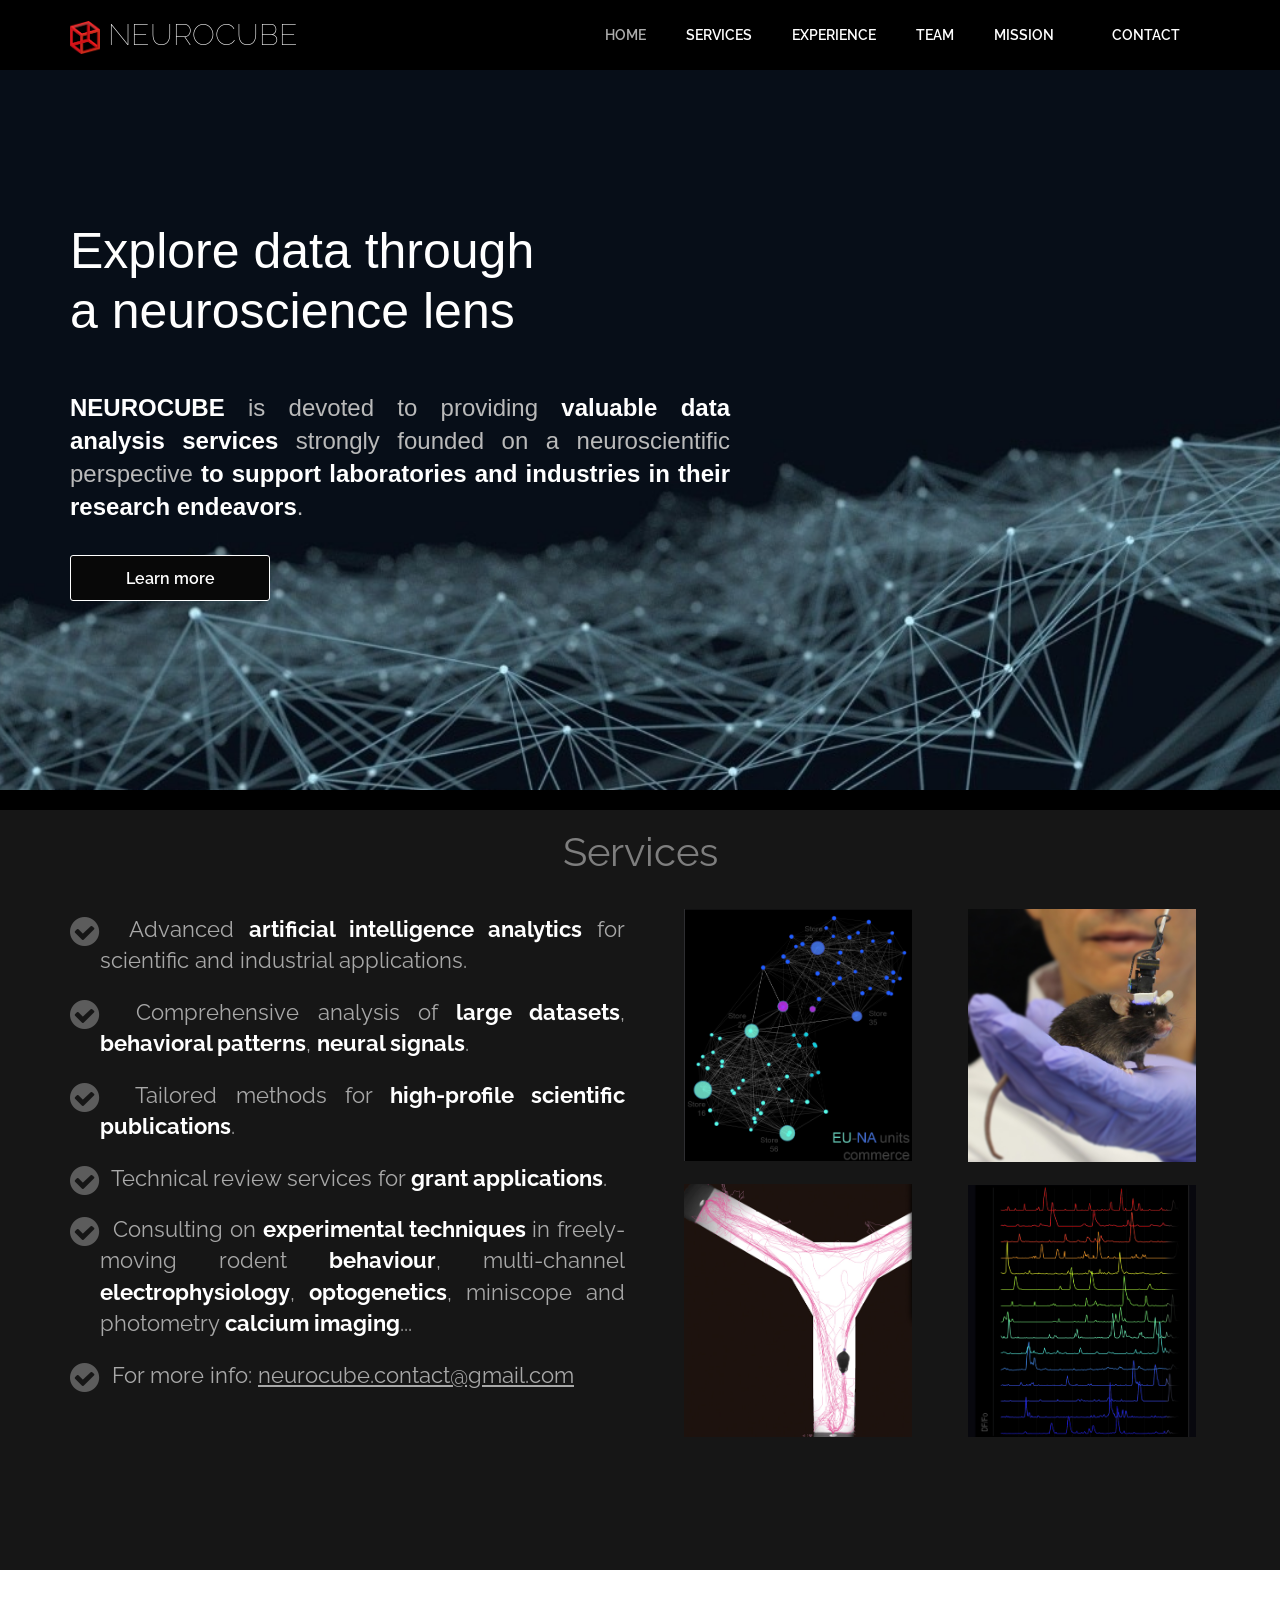
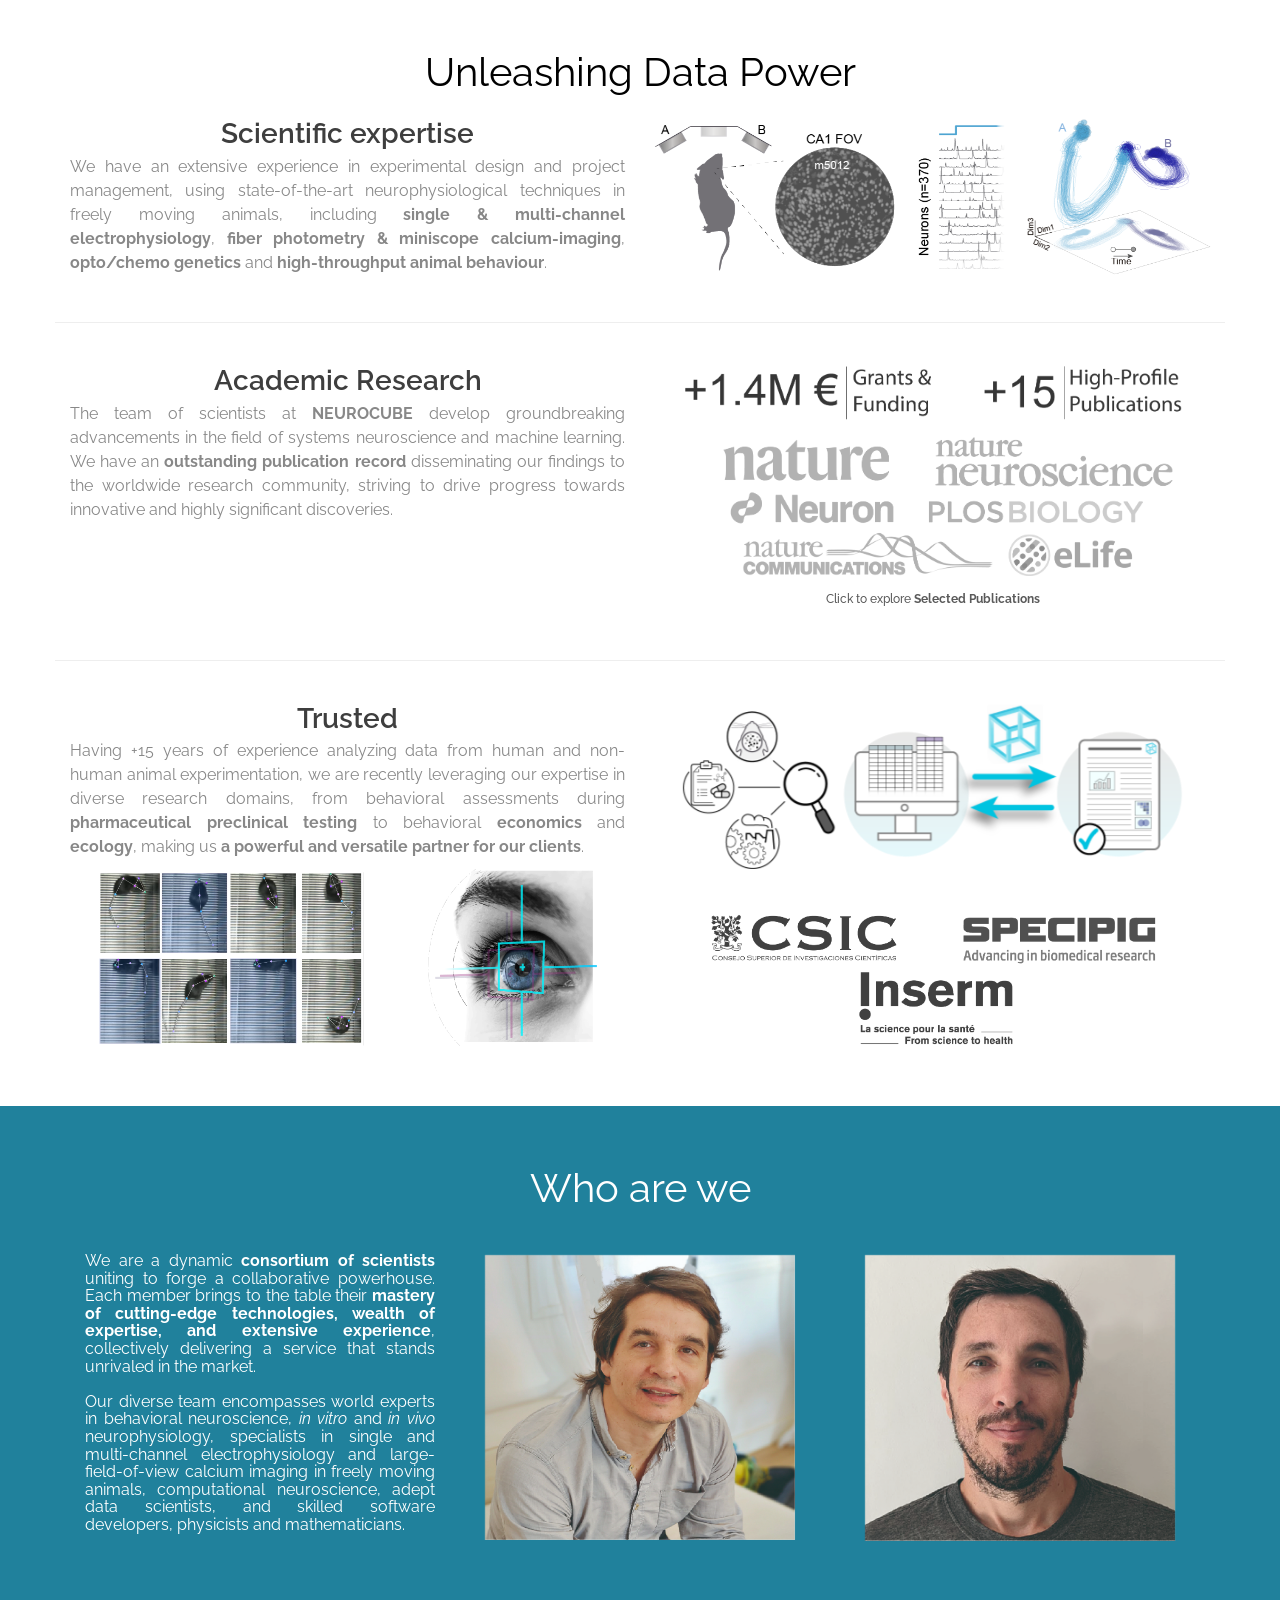
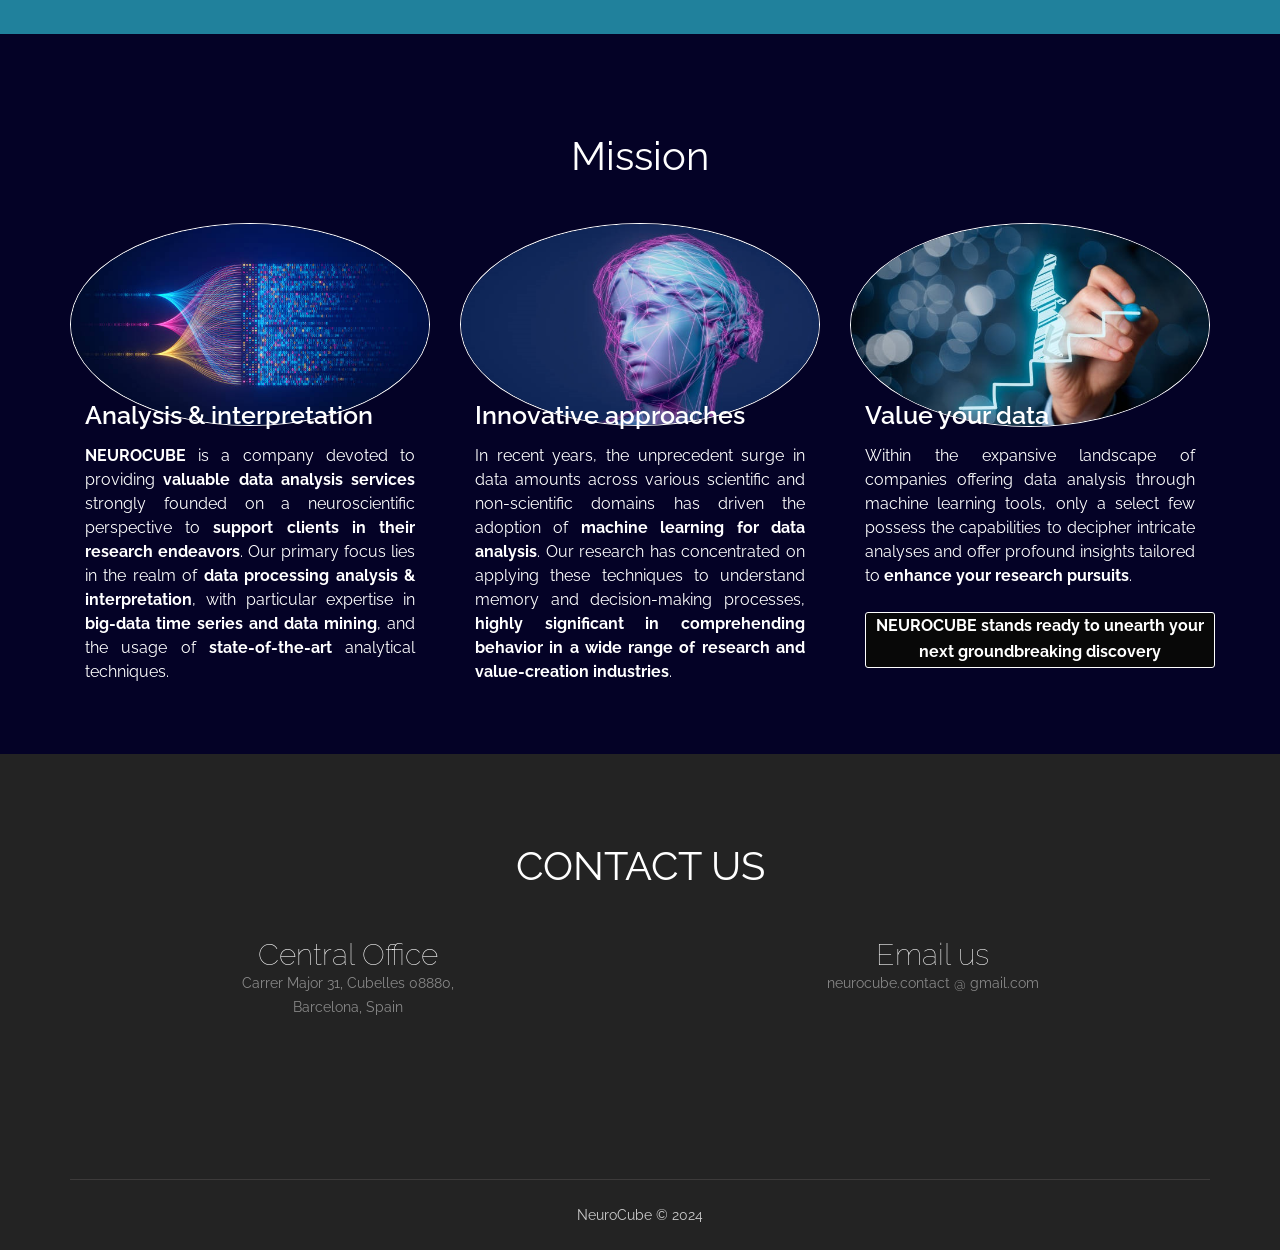
==== commit 68c0eab2: "Add files via upload" ====
--- a/index.html
+++ b/index.html
@@ -91,9 +91,9 @@
                     <ul class="services-list">
                       <li class="points"> &nbsp; Advanced <span style="color: rgb(255, 255, 255);"><b>artificial intelligence analytics</b></span> for scientific and industrial applications.</li>
                       <li class="points"> &nbsp; Comprehensive analysis of <span style="color: rgb(255, 255, 255);"><b>large datasets</b></span>, <span style="color: rgb(255, 255, 255);"><b>behavioral patterns</b></span>, <span style="color: rgb(255, 255, 255);"><b>neural signals</b></span>.</li>
-                      <li class="points"> &nbsp; Tailored methods for <span style="color: rgb(255, 255, 255);"><b>scientific journals</b></span>.</li>
+                      <li class="points"> &nbsp; Tailored methods for <span style="color: rgb(255, 255, 255);"><b>high-profile scientific publications</b></span>.</li>
                       <li class="points"> &nbsp; Technical review services for <span style="color: rgb(255, 255, 255);"><b>grant applications</b></span>.</li>
-                      <li class="points"> &nbsp; Consulting on <span style="color: rgb(255, 255, 255);"><b>experimental techniques</b></span> in rodent behaviour, electrophysiology, Ca2+-imaging, optogenetics...</li>
+                      <li class="points"> &nbsp; Consulting on <span style="color: rgb(255, 255, 255);"><b>experimental techniques</b></span> in freely-moving rodent <span style="color: rgb(255, 255, 255);"><b>behaviour</b></span>, multi-channel <span style="color: rgb(255, 255, 255);"><b>electrophysiology</b></span>, <span style="color: rgb(255, 255, 255);"><b>optogenetics</b></span>, miniscope and photometry <span style="color: rgb(255, 255, 255);"><b>calcium imaging</b></span>...</li>
                       <!--<li class="points">Training in electrophysiology, calcium imaging, and optogenetics techniques.</li>
                       <li class="points">Hands-on experimental workshops on behavioral experiment design and testing.</li>
                       <li class="points">Training in techniques for analyzing and processing animal data behavior.</li>
@@ -106,7 +106,7 @@
 
                   </div>
                   <div class="row">
-                    <div class="col-md-5 wow fadeIn delay-03s">
+                    <div class="col-md-6 wow fadeIn delay-03s">
                       <h4><img src="img/Ser1.jpg" width=40% alt="" /> &nbsp; &nbsp; &nbsp;   <img src="img/Ser2.jpg" width=40% alt="" /></h4> 
                       <br>
                       <h4><img src="img/Ser3.jpg" width=40% alt="" /> &nbsp; &nbsp; &nbsp;   <img src="img/Ser4.jpg" width=40% alt="" /></h4> 
--- a/css/style.css
+++ b/css/style.css
@@ -90,7 +90,6 @@
     font-weight: normal;
     margin: 0px 0 25px 0;
     text-align: center;
-    text-transform: uppercase;
 }
 h3 {
     font-family: 'Raleway', sans-serif;
@@ -237,10 +236,6 @@
 .mrgTop {
     margin-top: 30px;
 }
-
-
-
-
 
 
 
@@ -389,10 +384,6 @@
 }
 
 
-
-
-
-
 /* missions
 ---------------------------------*/
 #mission {
@@ -479,8 +470,6 @@
 
 /* Latest Work
 ---------------------------------*/
-
-
 #work_outer {
     background: #f9f9f9;
     padding: 70px 0px;
@@ -568,8 +557,6 @@
 
 /* Portfolio
 ---------------------------------*/
-
-
 #Portfolio {
     padding: 60px 0px;
 }
@@ -663,9 +650,6 @@
 
 /* Happy Clients
 ---------------------------------*/
-
-
-
 #clients {
     padding: 60px 0px;
 }
@@ -763,7 +747,66 @@
     text-align: center;
 }
 
+
+/* Services
+--------------------------- */
+#services {
+    background: #161616;
+    height:760px;
+    color: #a8a8a8; 
+}
+
+#services h2{
+    color: #7e7e7e;
+    font-size: 40px;
+}
+.services{
+	margin-top: 10px;
+	margin-bottom: 10px;
+}
+.services h3{
+	font-size:28px;
+}
+.points{ 
+	margin-bottom: 10px;
+	font-size:22px;
+	padding-left:0px;
+}
+.services p{
+	/*font-size: 0.9375em;*/
+	line-height: 1.625em;
+	padding: 15px 0;
+}
+.services .services-list{
+	list-style: none;
+	margin-bottom: 20px;
+	padding-left:0px;
+}
+
+.services .points{
+	position: relative;
+	list-style-type: none;
+	padding: 5px 0 5px 30px;
+}
+
+.services .points:before{
+	content: "\f058";
+	position: absolute;
+	font-family: FontAwesome;
+	font-size: 1.525em;
+	color: #5c5c5c;
+	left: 0px;
+	top: 0px;
+}
+
+.about-us-link a:first-child{
+	margin-left: 0;
+}
 /* About Us
+--------------------------- */
+
+
+/* Experience
 --------------------------- */
  
 #experience {
@@ -804,63 +847,6 @@
     font-size: 16px;
     text-align: justify;
     text-justify: inter-word;
-}
-#about-us .read-more{
-	border: 1px solid #EFB21D;
-	color: #f6f6f6;
-}
-
-#about-us .read-more:hover{
-	background-color: #e74c3c;
-	border: 1px solid #e74c3c;
-	color: #fff;
-}
-.about-us-post-container{
-	background-repeat: no-repeat;
-	background-position: right;
-	background-size: auto 100%;
-}
-.about-us{
-	margin-top: 10px;
-	margin-bottom: 10px;
-}
-.about-us h3{
-	font-size:28px;
-}
-.points{ 
-	margin-bottom: 10px;
-	font-size:14px;
-	padding-left:0px;
-}
-.about-us p{
-	/*font-size: 0.9375em;*/
-	line-height: 1.625em;
-	padding: 15px 0;
-}
-.about-us .about-us-list{
-	list-style: none;
-	margin-bottom: 20px;
-	padding-left:0px;
-}
-
-.about-us .points{
-	position: relative;
-	list-style-type: none;
-	padding: 5px 0 5px 30px;
-}
-
-.about-us .points:before{
-	content: "\f058";
-	position: absolute;
-	font-family: FontAwesome;
-	font-size: 1.125em;
-	color: #EFB21D;
-	left: 0px;
-	top: 3px;
-}
-
-.about-us-link a:first-child{
-	margin-left: 0;
 }
 
 
@@ -1939,6 +1925,12 @@
 line-height:22px;
 }
 
+#services {
+    height: 935px;
+}
+.points {
+    font-size:15px;
+}
 #mission {
     height: 1535px;
 }
@@ -1951,7 +1943,7 @@
 margin-bottom: 20px;
 }
 #team {
-    height: 1085px;
+    height: 1135px;
 }
 #filters ul{
 padding-left:0px;
@@ -2081,4 +2073,4 @@
 height: 100%;
 background: #CCCCCC none repeat scroll 0% 0% / cover;
 transform: skewY(3deg);
-z-index: -1;}
+z-index: -1;}
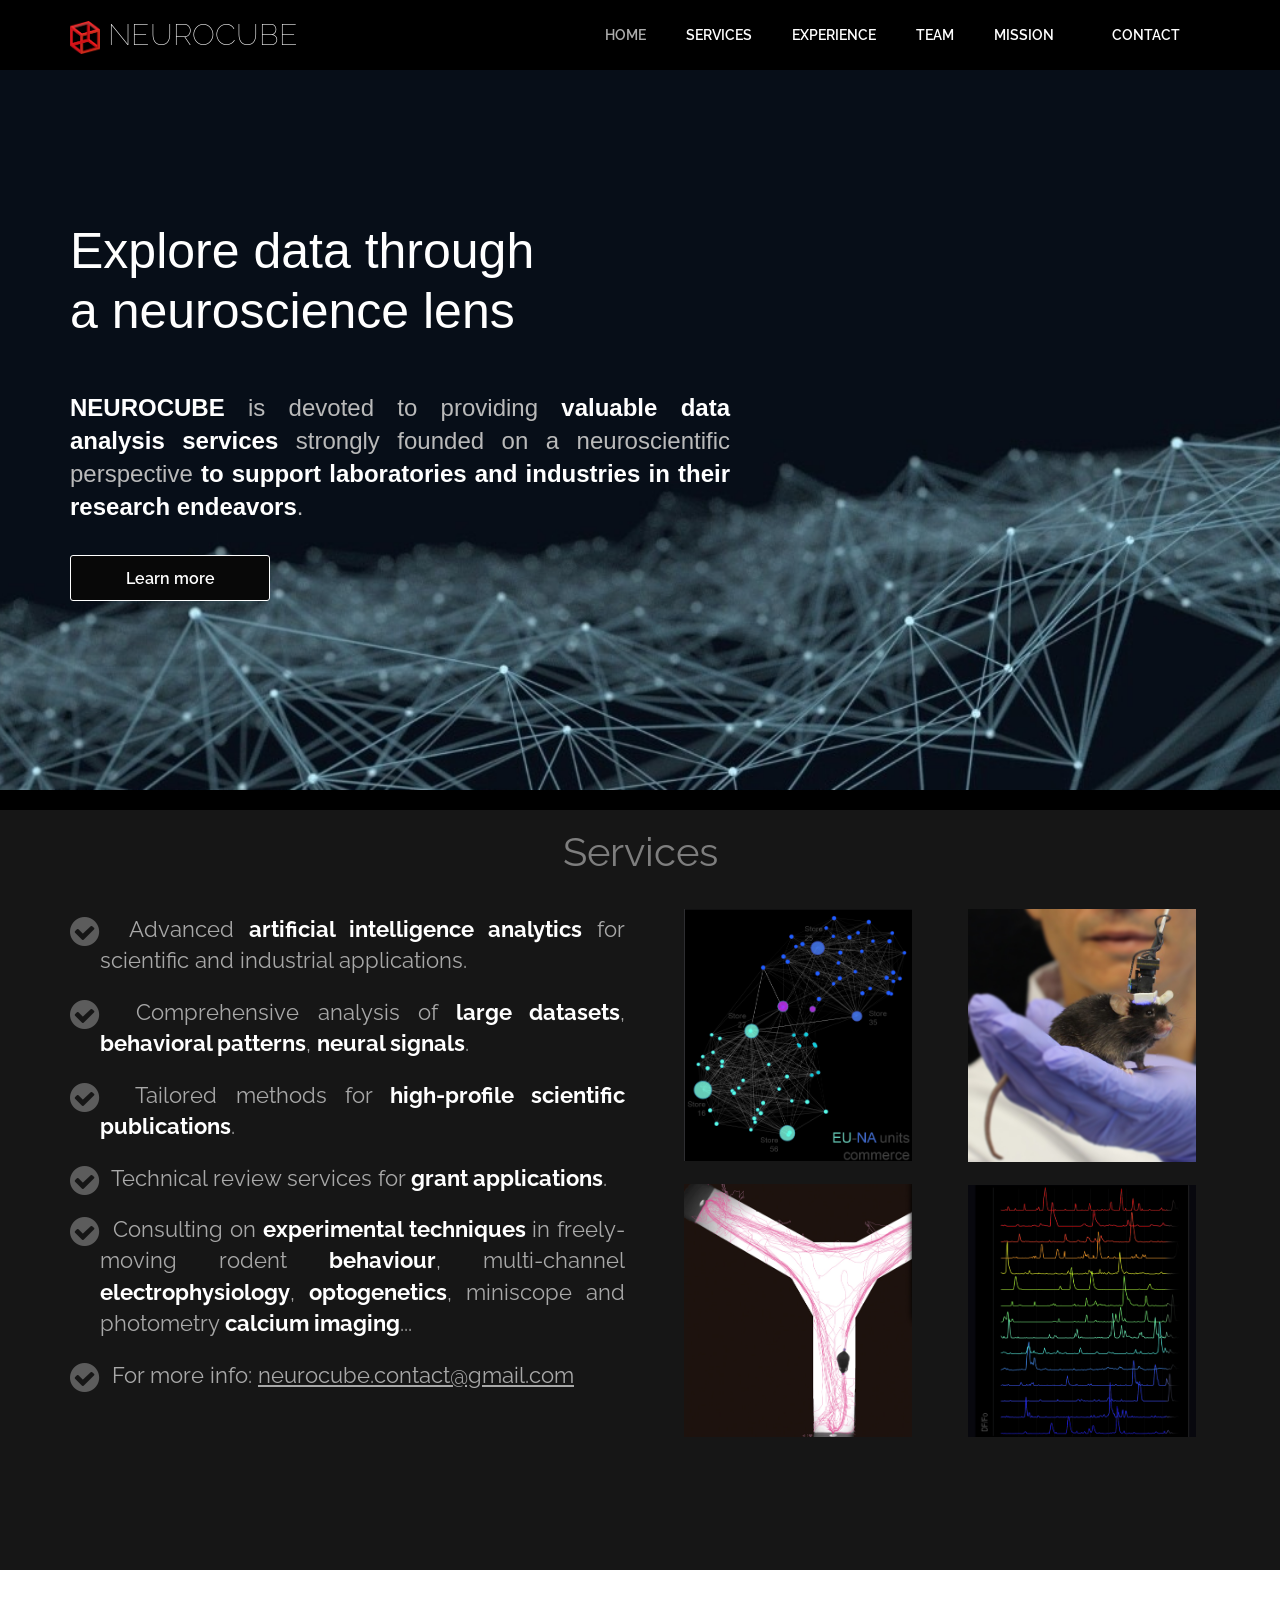
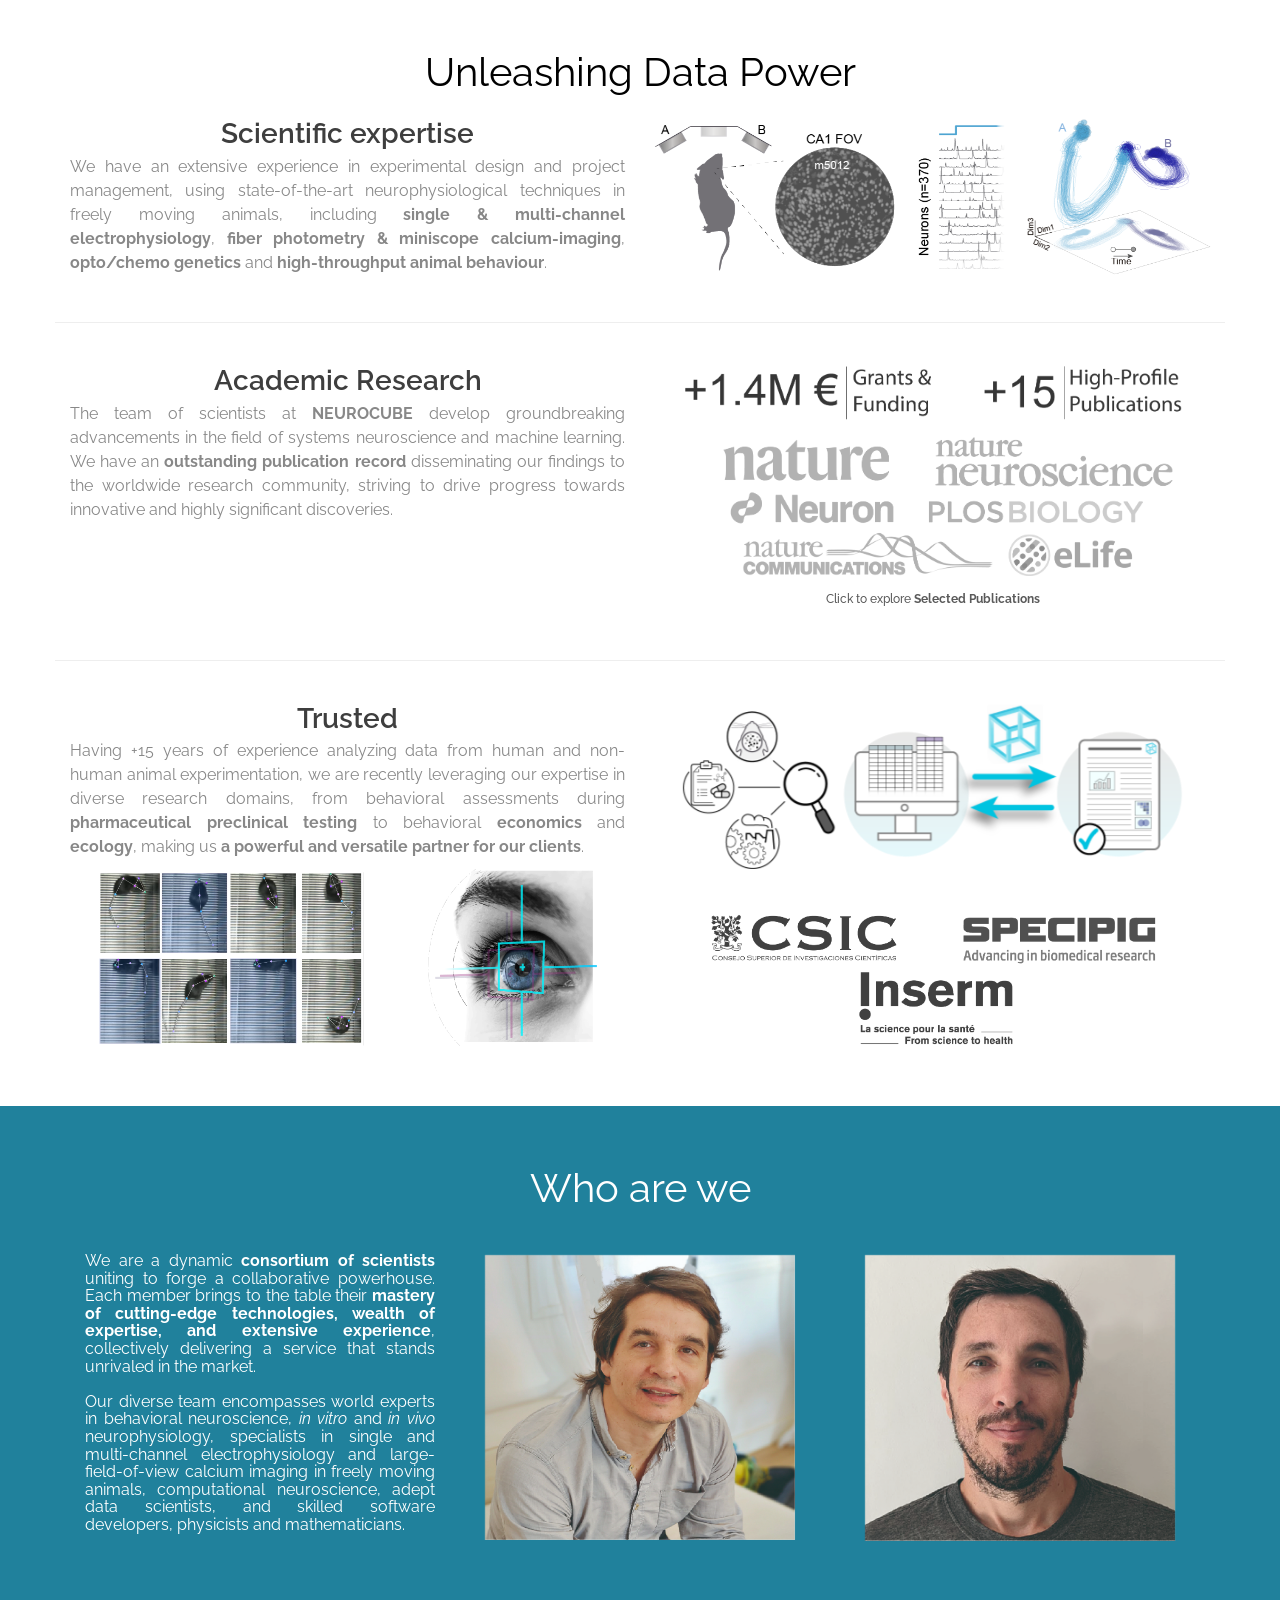
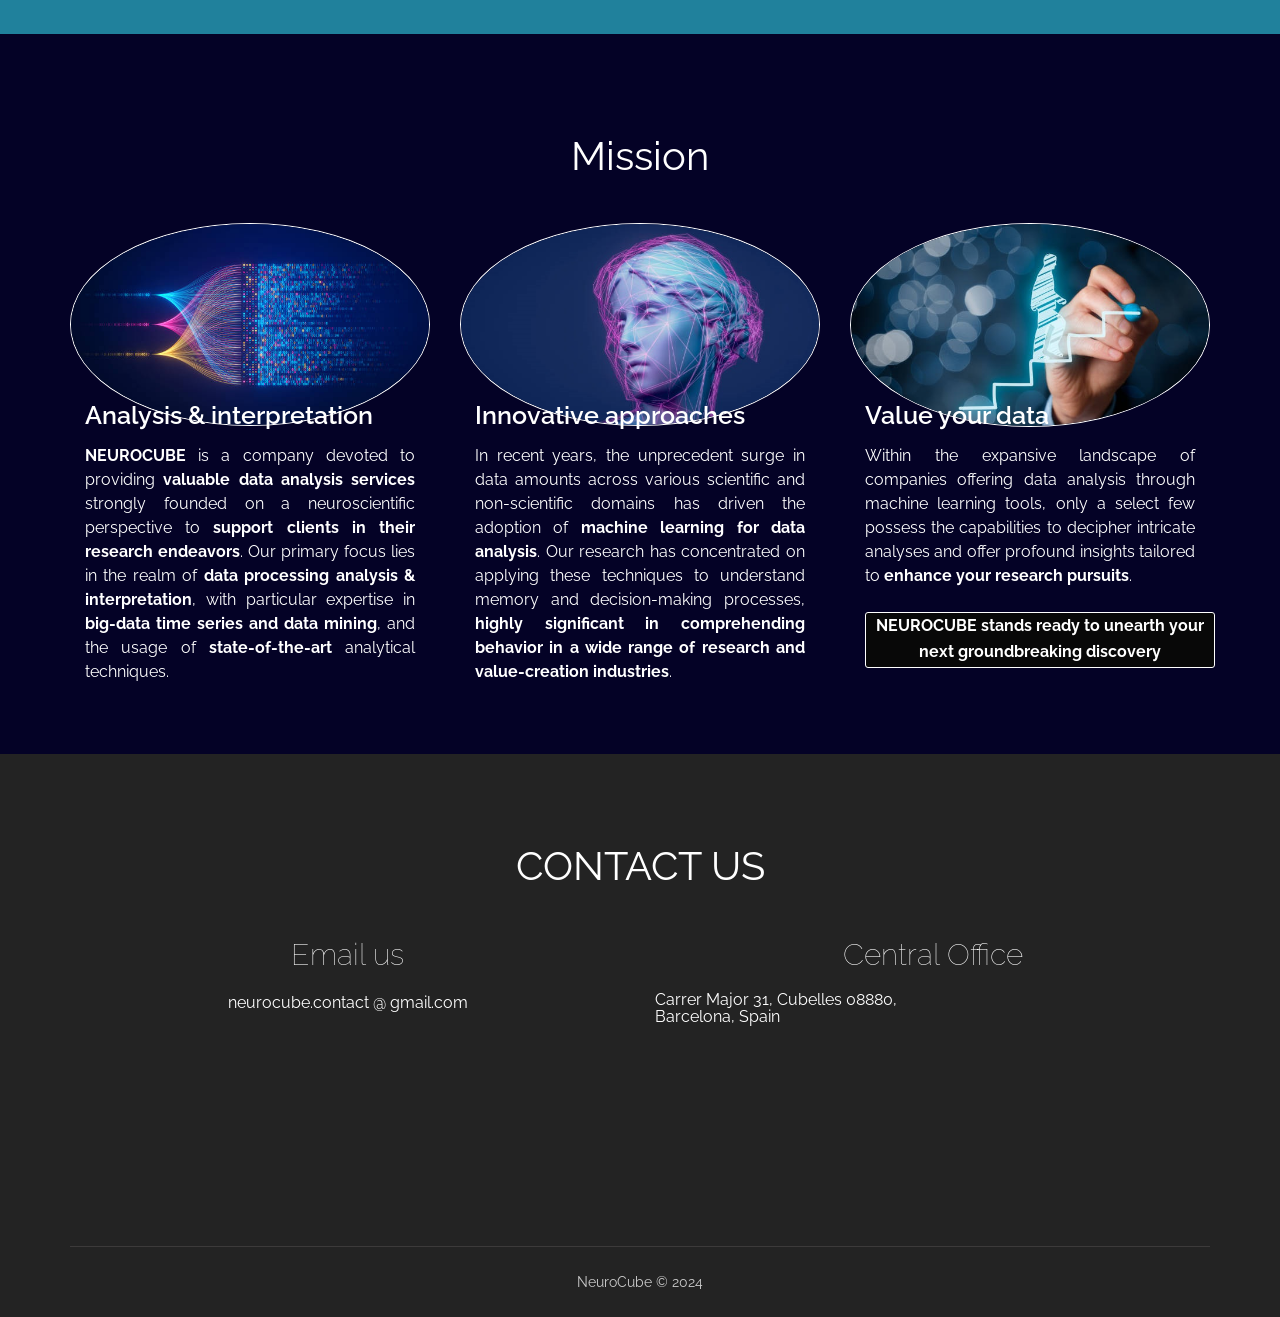
==== commit 07034f63: "Add files via upload" ====
--- a/index.html
+++ b/index.html
@@ -293,14 +293,16 @@
         <div class="row">
           <div class="col-lg-6 wow fadeInLeft delay-03s">	
             <div class="detail">
-                <h4>Central Office</h4>
-                <p align="center">Carrer Major 31, Cubelles 08880, <br>Barcelona, Spain</p>
+              <h4>Email us</h4>
+              <br>
+                <p align="center"><h6><p align="center">neurocube.contact @ gmail.com</h6></p>
             </div>
           </div>
           <div class="col-lg-6 wow fadeInLeft delay-06s">	
             <div class="detail">
-              <h4>Email us</h4>
-              <p align="center">neurocube.contact @ gmail.com</p>
+              <h4>Central Office</h4>
+              <br>
+                <p align="center"><h6>Carrer Major 31, Cubelles 08880, <br>Barcelona, Spain</h6></p>
             </div> 
           </div>
        		  
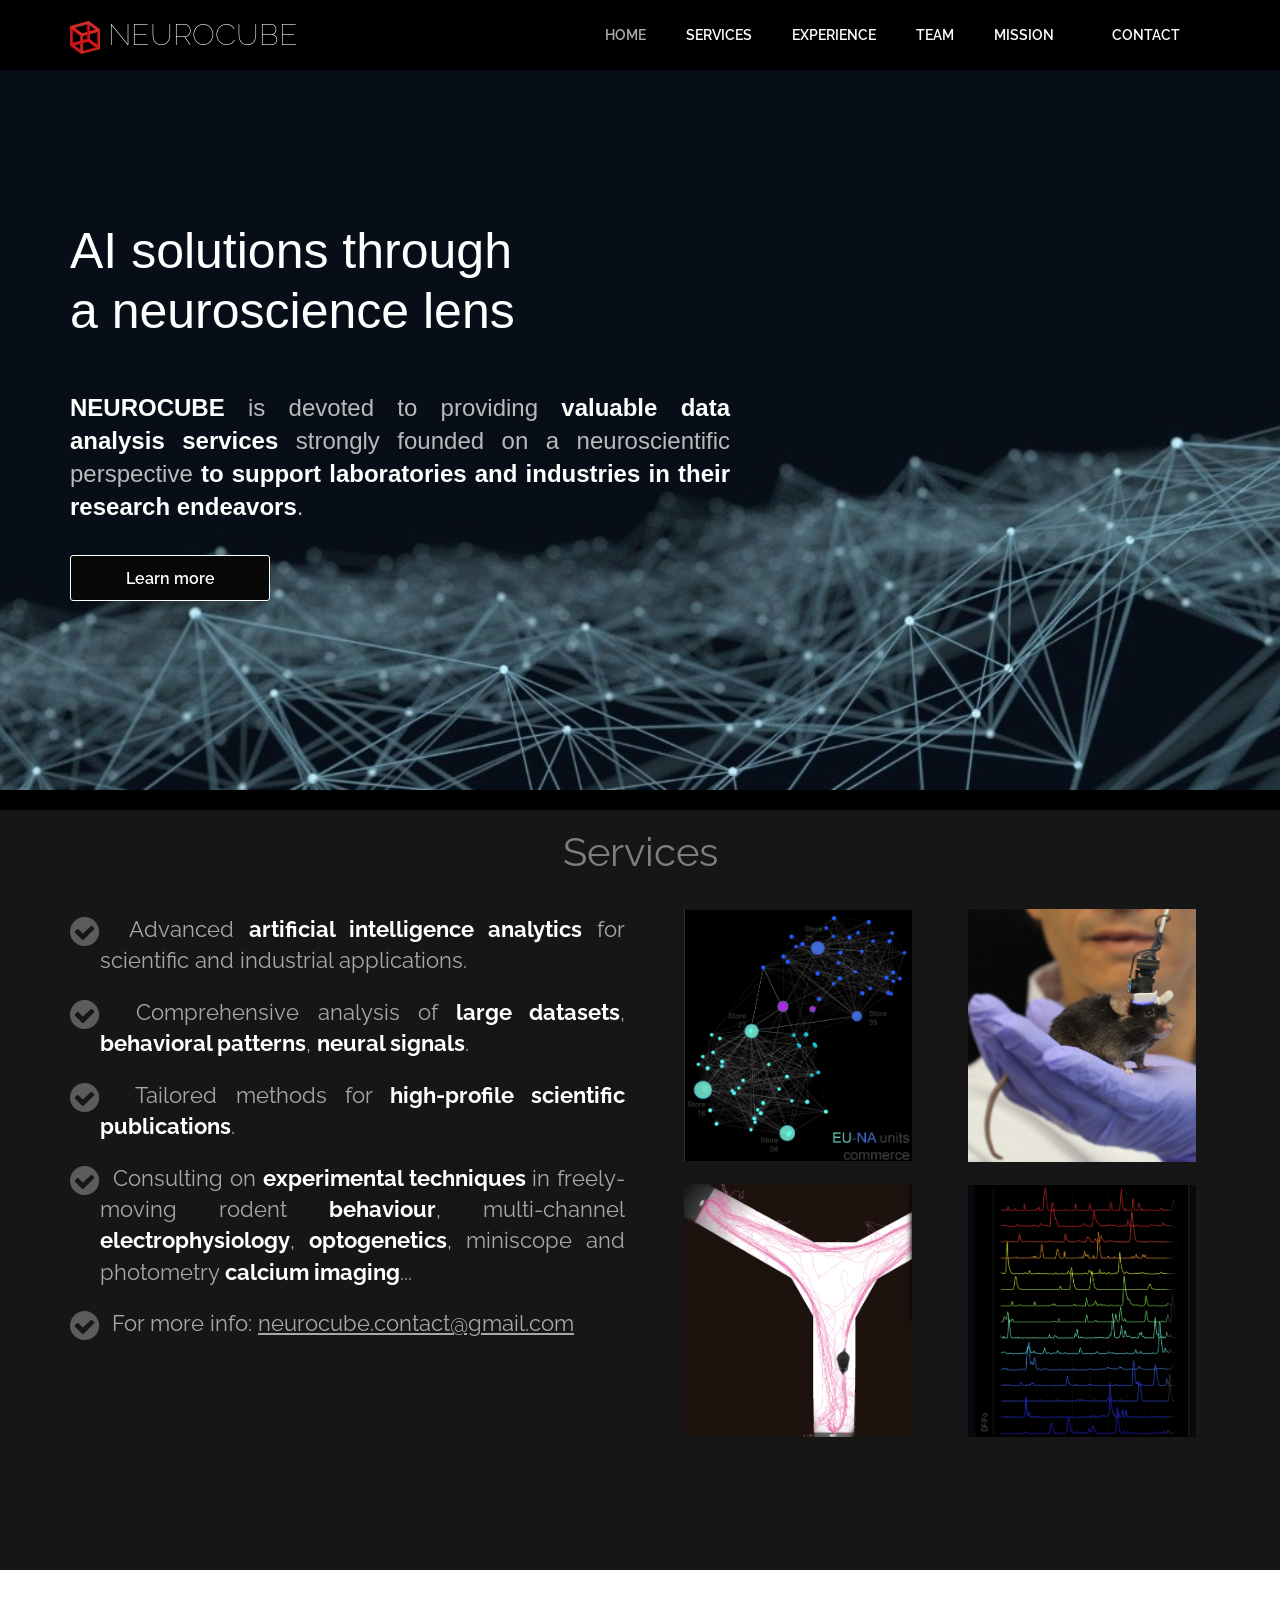
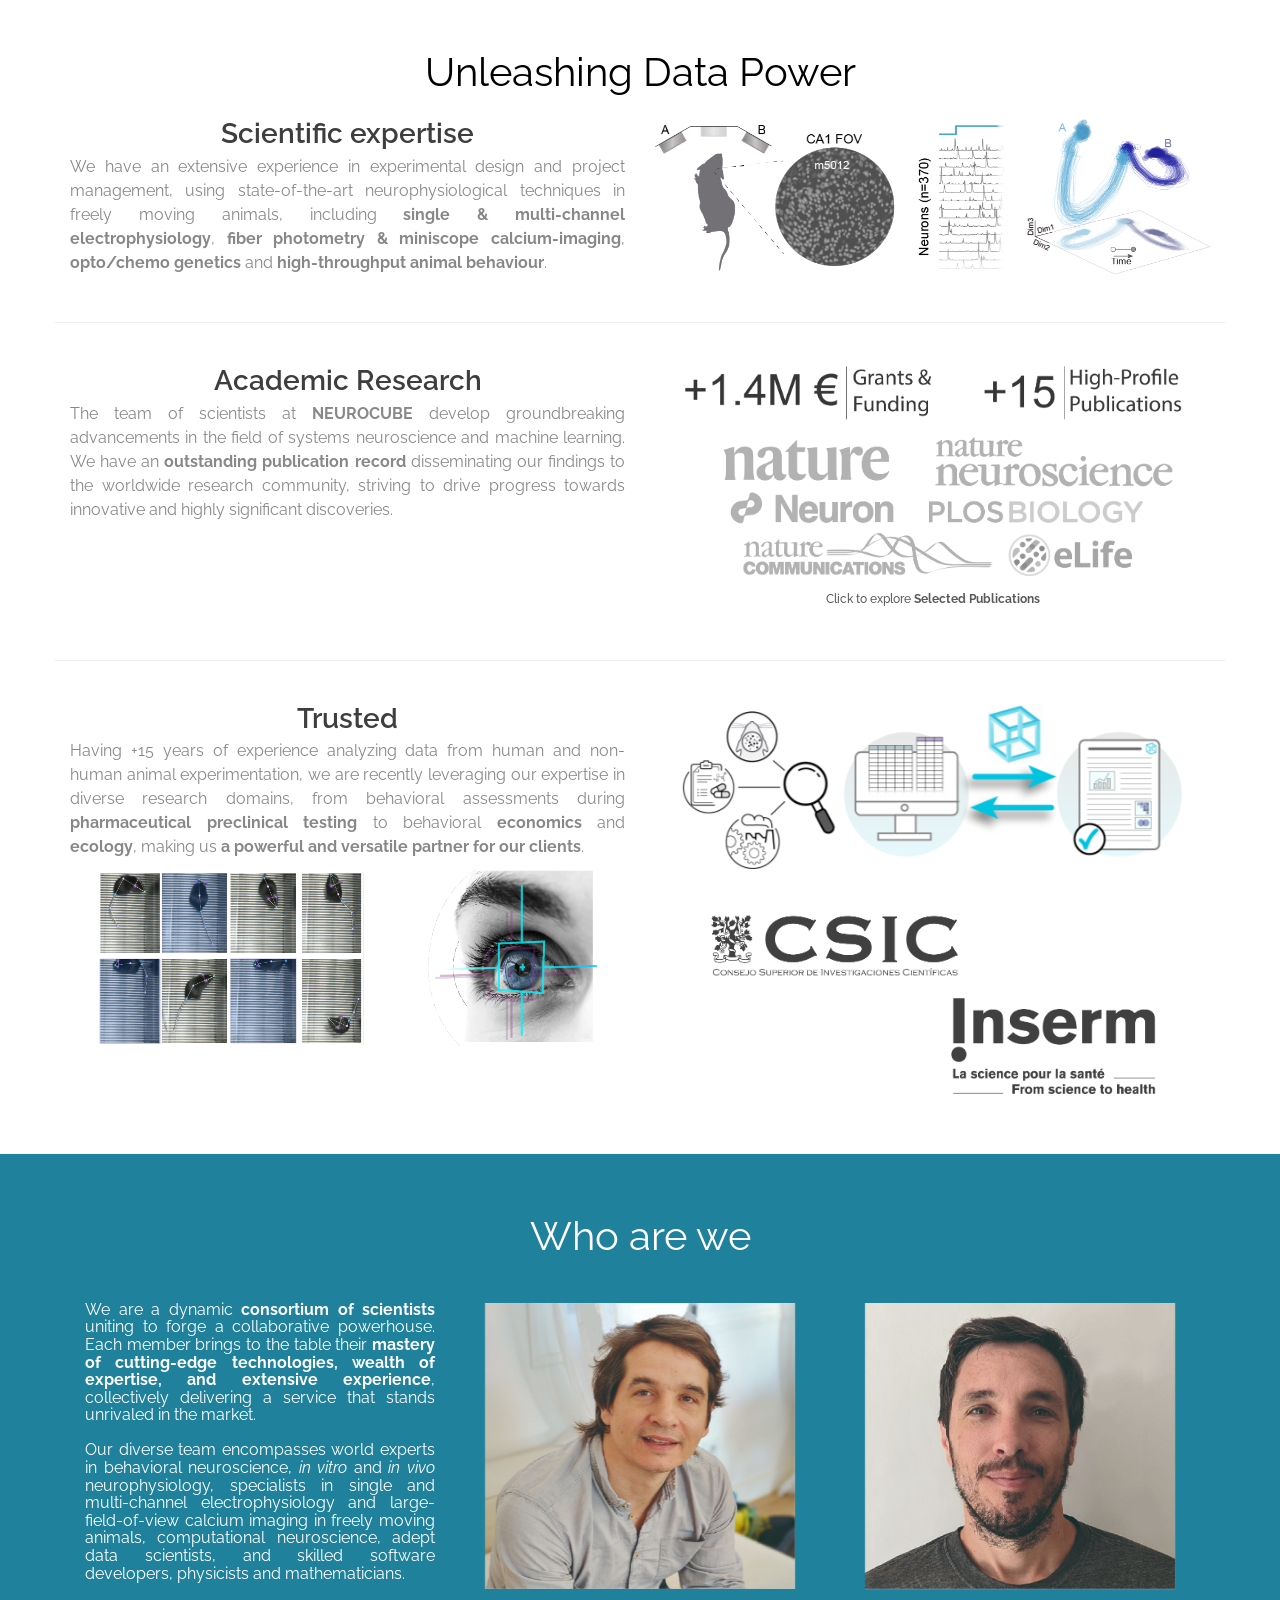
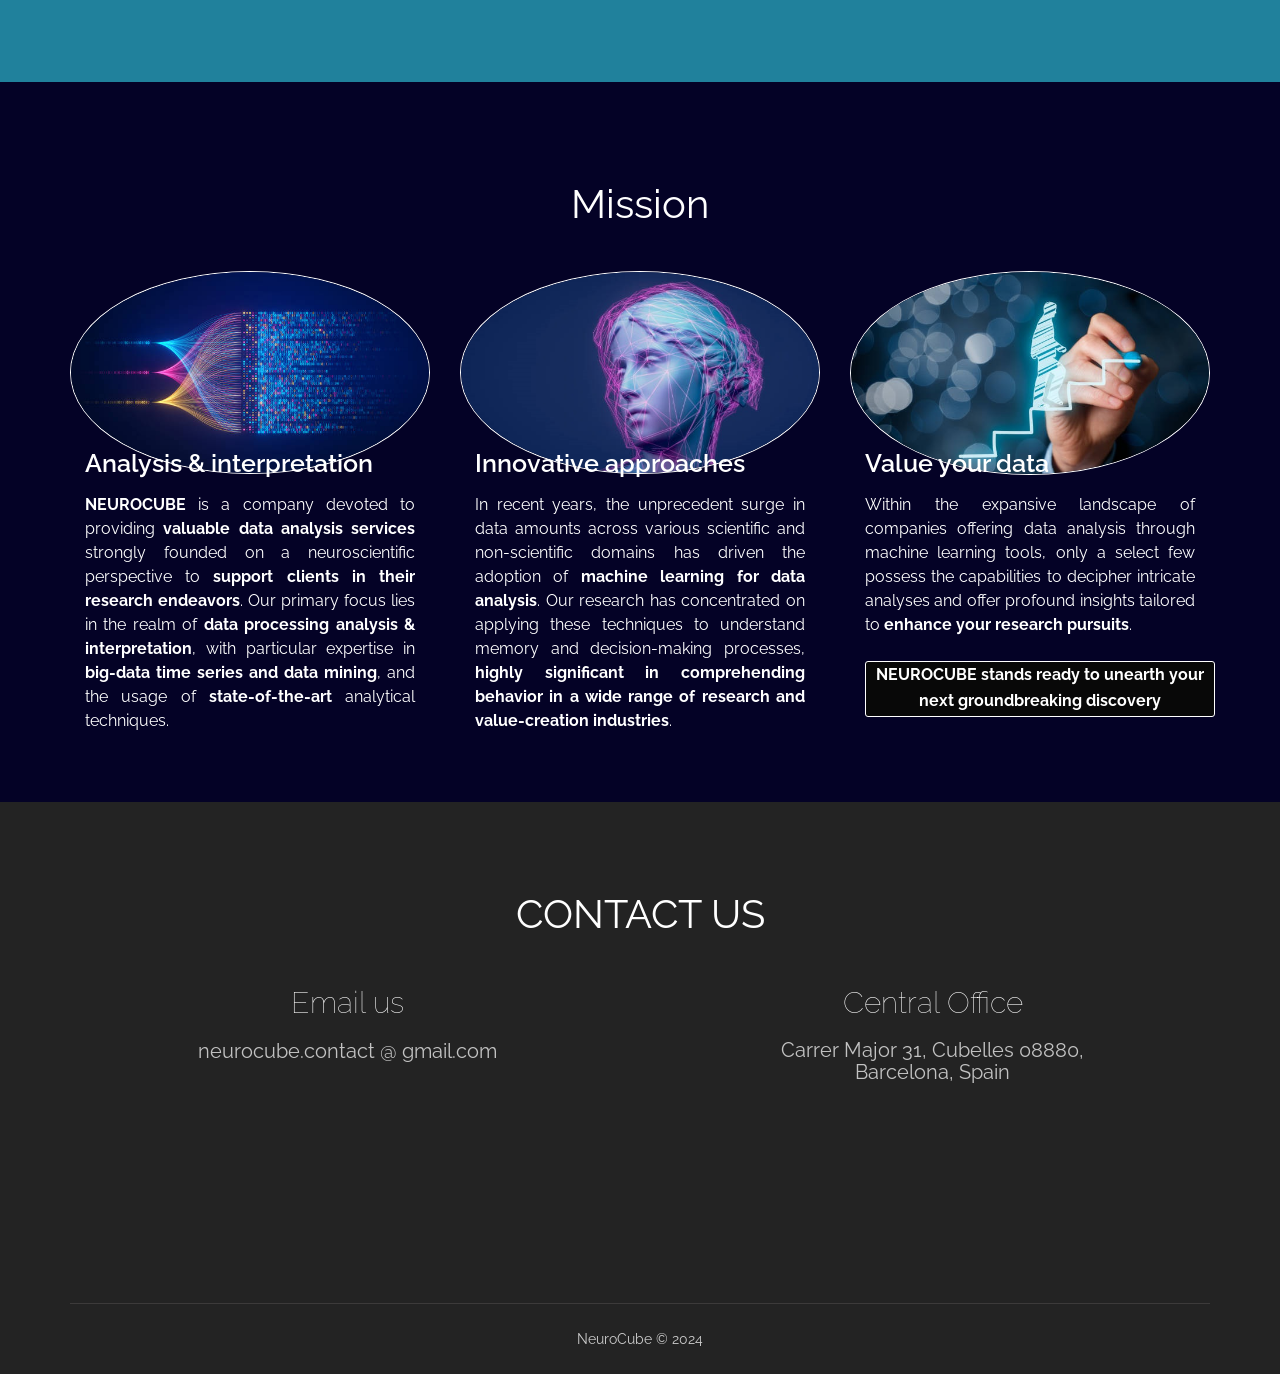
==== commit 2f99bd31: "Update index.html" ====
--- a/index.html
+++ b/index.html
@@ -59,7 +59,8 @@
         <div class="row">
           <div class="col-md-8">
             <div class="top_left_cont fadeInLeft wow animated delay-06s "> 
-              <h2>Explore data through<br>a neuroscience lens</h2><br> <br>
+			  <h2>AI solutions through <br>a neuroscience lens</h2><br> <br>
+              <!--<h2>Explore data through<br>a neuroscience lens</h2><br> <br>-->
               <p style="width: 88%;"><span style="color: rgb(255, 255, 255);"><b>NEUROCUBE</b></span> is devoted to providing <span style="color: rgb(255, 255, 255);"><b>valuable data analysis services</b></span> 
                 strongly founded on a neuroscientific perspective <span style="color: rgb(255, 255, 255);"><b>to support laboratories and industries in their research endeavors</b></span>.
               </p>
@@ -92,7 +93,7 @@
                       <li class="points"> &nbsp; Advanced <span style="color: rgb(255, 255, 255);"><b>artificial intelligence analytics</b></span> for scientific and industrial applications.</li>
                       <li class="points"> &nbsp; Comprehensive analysis of <span style="color: rgb(255, 255, 255);"><b>large datasets</b></span>, <span style="color: rgb(255, 255, 255);"><b>behavioral patterns</b></span>, <span style="color: rgb(255, 255, 255);"><b>neural signals</b></span>.</li>
                       <li class="points"> &nbsp; Tailored methods for <span style="color: rgb(255, 255, 255);"><b>high-profile scientific publications</b></span>.</li>
-                      <li class="points"> &nbsp; Technical review services for <span style="color: rgb(255, 255, 255);"><b>grant applications</b></span>.</li>
+                      <!--<li class="points"> &nbsp; Technical review services for <span style="color: rgb(255, 255, 255);"><b>grant applications</b></span>.</li>-->
                       <li class="points"> &nbsp; Consulting on <span style="color: rgb(255, 255, 255);"><b>experimental techniques</b></span> in freely-moving rodent <span style="color: rgb(255, 255, 255);"><b>behaviour</b></span>, multi-channel <span style="color: rgb(255, 255, 255);"><b>electrophysiology</b></span>, <span style="color: rgb(255, 255, 255);"><b>optogenetics</b></span>, miniscope and photometry <span style="color: rgb(255, 255, 255);"><b>calcium imaging</b></span>...</li>
                       <!--<li class="points">Training in electrophysiology, calcium imaging, and optogenetics techniques.</li>
                       <li class="points">Hands-on experimental workshops on behavioral experiment design and testing.</li>
@@ -328,4 +329,4 @@
 <script type="text/javascript" src="js/custom.js"></script>
 
 </body>
-</html>+</html>
--- a/css/style.css
+++ b/css/style.css
@@ -108,12 +108,11 @@
 }
 
 h6 {
-    font-size: 16px;
-    color: #ffffff;
+    font-size: 20px;
+    color: #c2c2c2;
     font-family: 'Raleway', sans-serif;
     font-weight: 400;
-    text-align: left;
-    text-align: justify;
+    text-align: center;
     text-justify: inter-word;
     margin: 0 0 60px 0;
 }
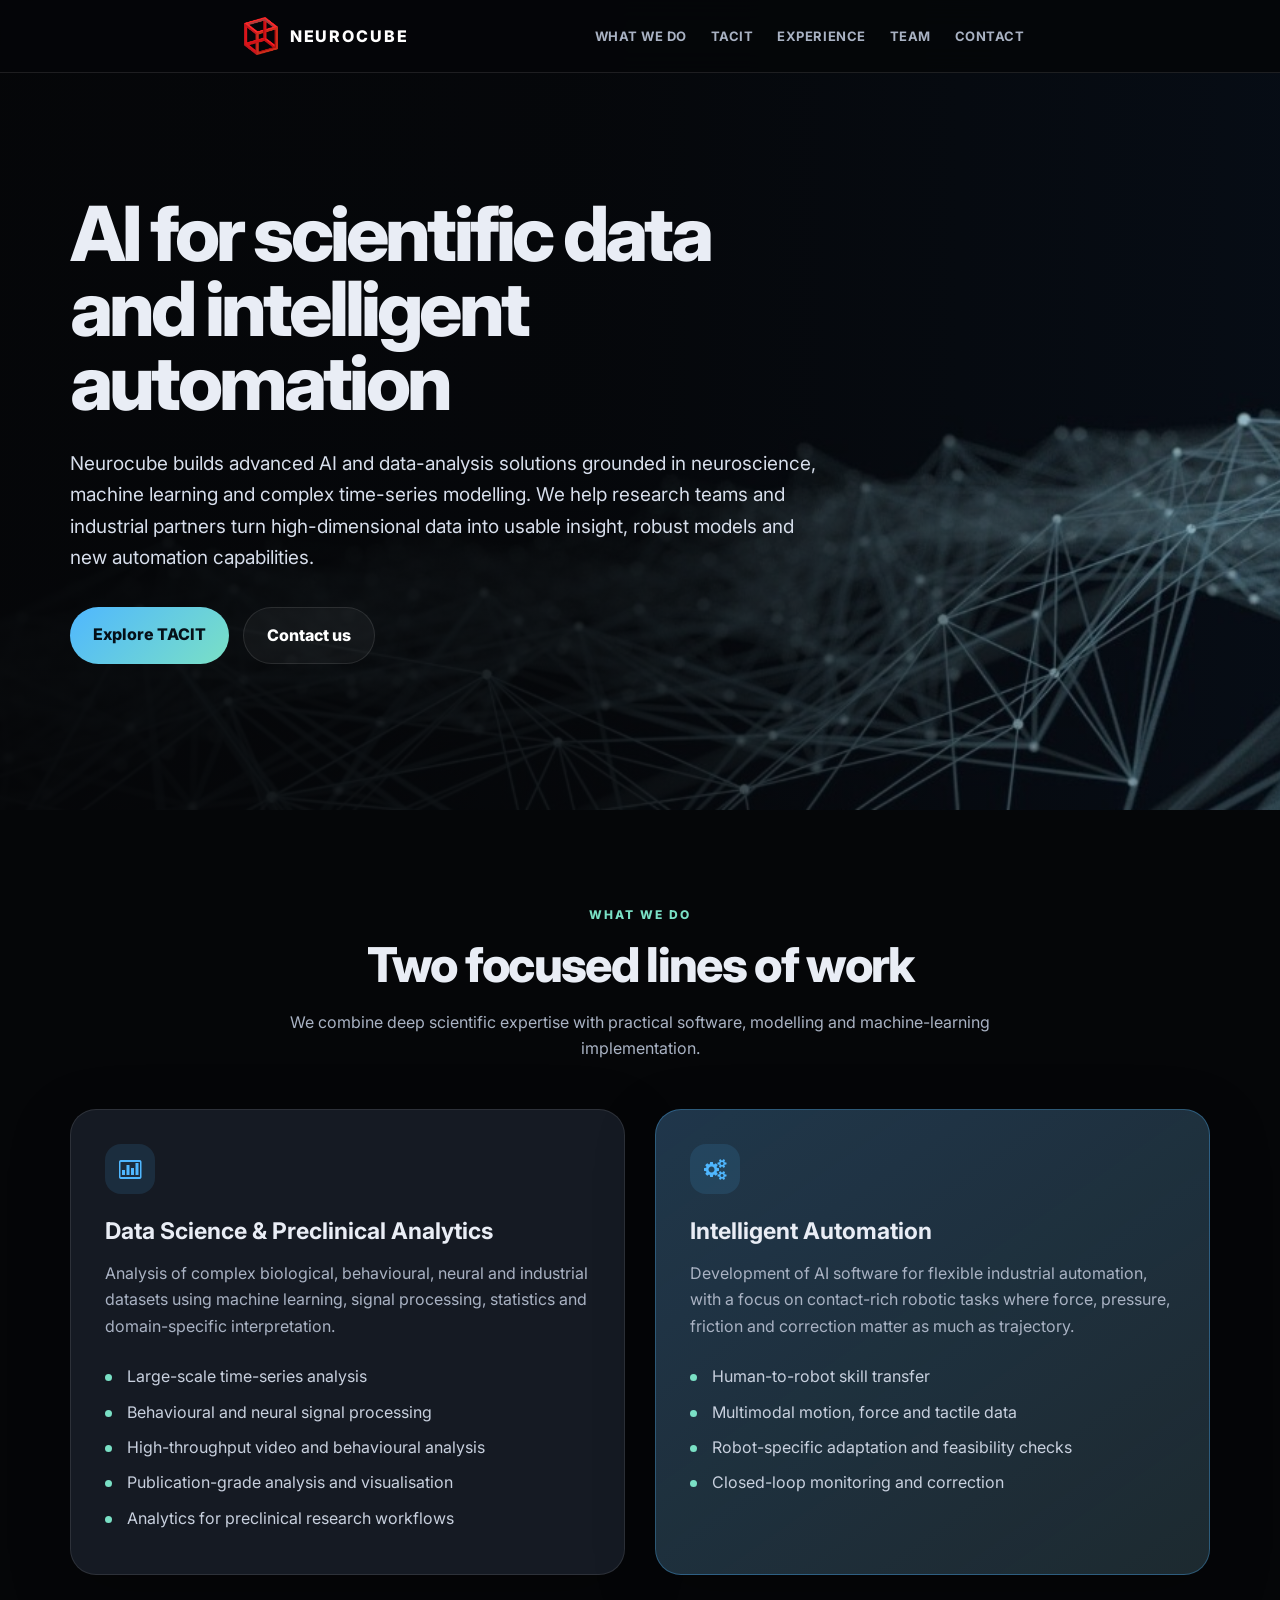
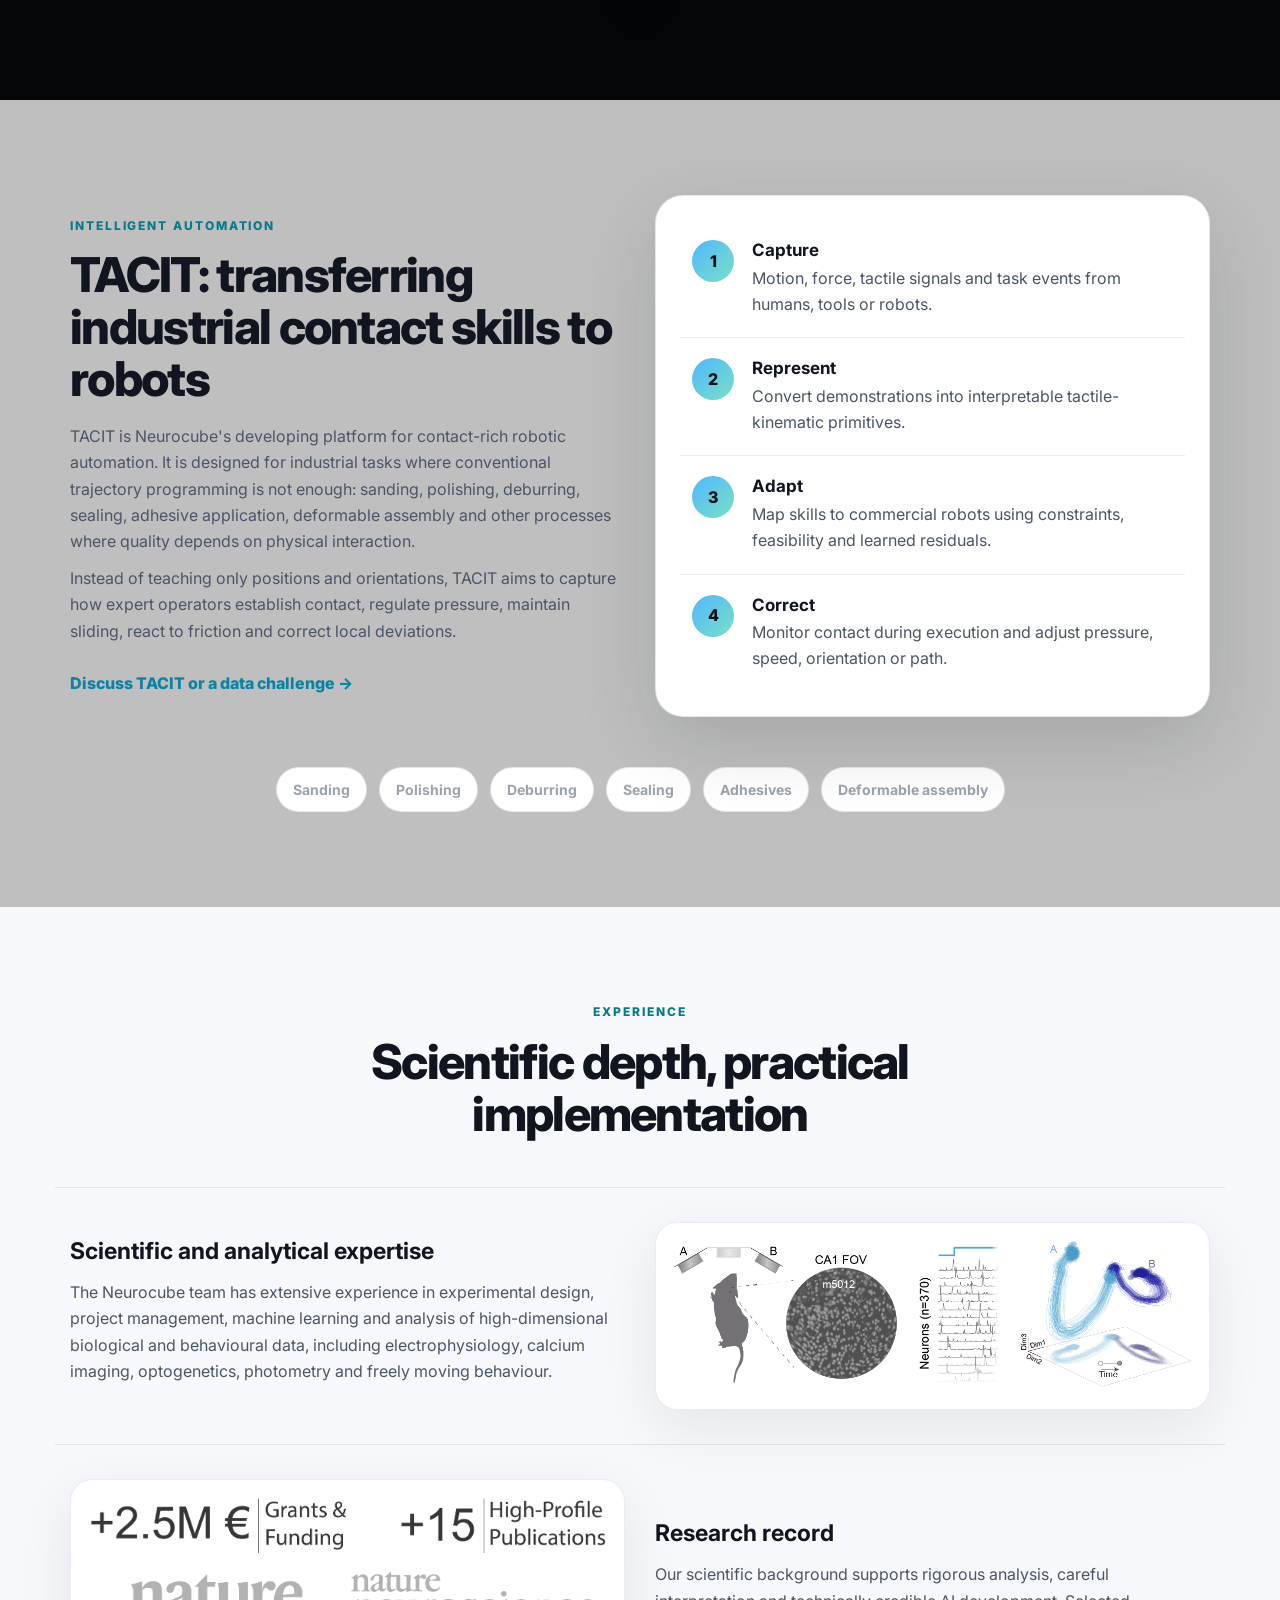
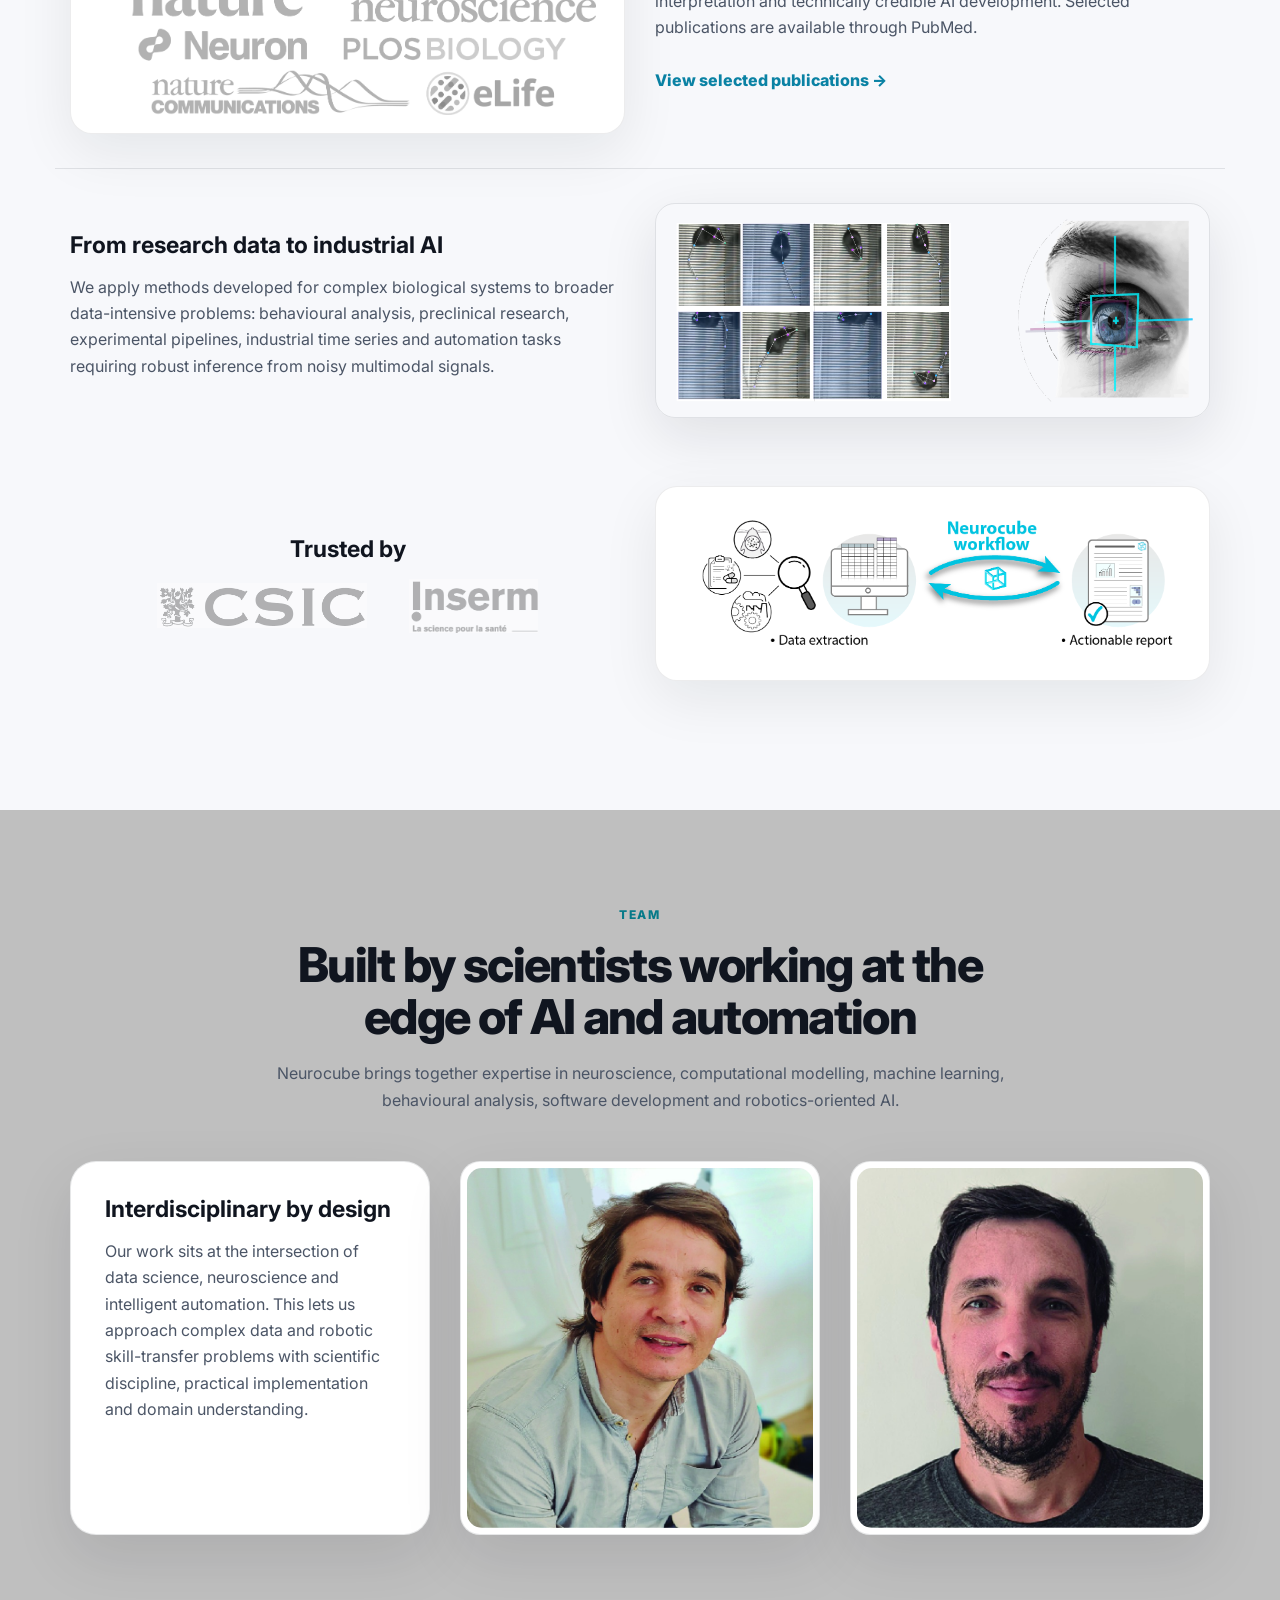
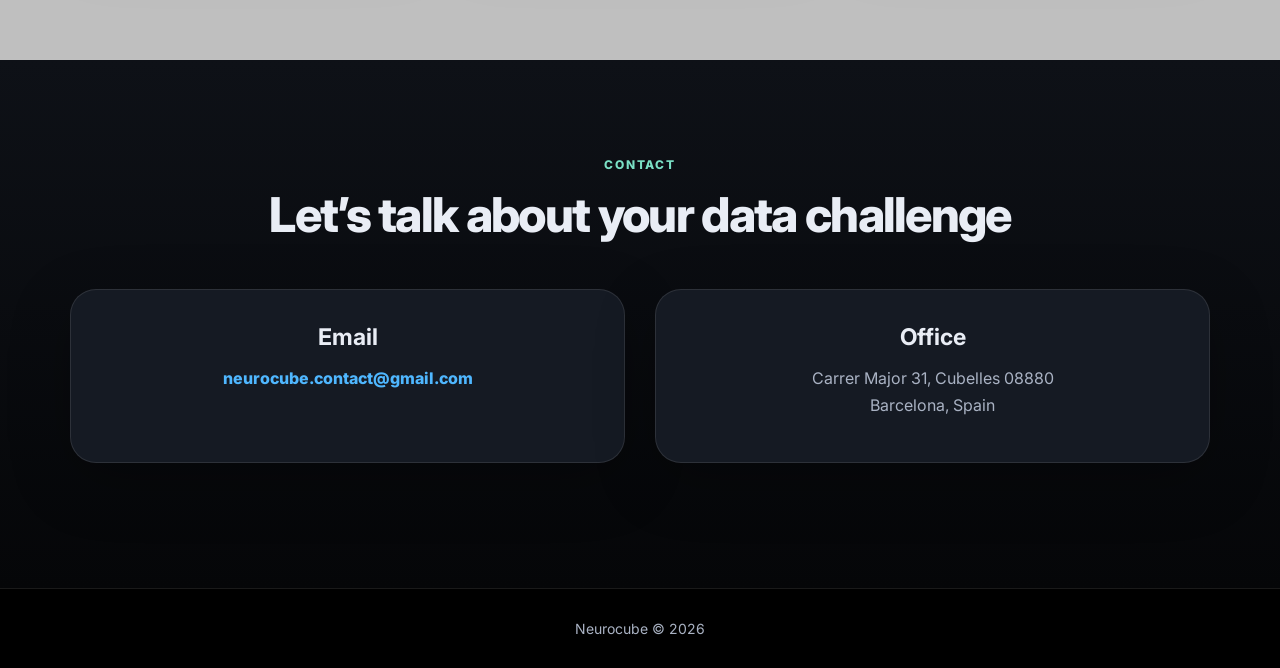
==== commit 27c18a12: "update deploy of /test. still waiting for the kit page..." ====
--- a/index.html
+++ b/index.html
@@ -1,332 +1,310 @@
 <!doctype html>
-<html>
+<html lang="en">
 <head>
-<meta charset="utf-8">
-<meta name="viewport" content="width=device-width, maximum-scale=1">
-<title>NEUROCUBE</title>
-<link rel="icon" href="favicon.png" type="image/png">
-<link href="css/bootstrap.min.css" rel="stylesheet" type="text/css">
-<link rel="stylesheet" href="js/fancybox/jquery.fancybox.css" type="text/css" media="screen" />
-<link href="css/style.css" rel="stylesheet" type="text/css"> 
-<link href="css/font-awesome.css" rel="stylesheet" type="text/css"> 
-<link href="css/animate.css" rel="stylesheet" type="text/css">
-<script src="https://scripts.sirv.com/sirvjs/v3/sirv.js"></script>
-      
- 
-<!--[if lt IE 9]>
-    <script src="js/respond-1.1.0.min.js"></script>
-    <script src="js/html5shiv.js"></script>
-    <script src="js/html5element.js"></script>
-<![endif]-->
- 
+  <meta charset="utf-8">
+  <meta name="viewport" content="width=device-width, initial-scale=1">
+  <meta name="description" content="Neurocube develops AI solutions for scientific data analysis and intelligent automation, including TACIT for contact-rich robotic skill transfer.">
+  <title>Neurocube | AI, Data Science & Intelligent Automation</title>
+  <link rel="icon" href="favicon.png" type="image/png">
+  <link href="css/bootstrap.min.css" rel="stylesheet" type="text/css">
+  <link href="css/font-awesome.css" rel="stylesheet" type="text/css">
+  <link href="css/style.css" rel="stylesheet" type="text/css">
 </head>
 <body>
-
-<!--Header_section-->
-<header id="header_wrapper">
-  <div class="container">
-    <div class="header_box">
-      <div class="logo">
-        <!-- <a href="#"><img src="img/logo.jpg" alt="logo" width="30"> </a>  -->
-        <a href="#"><h4><img src="img/cube.png" alt="logo" width="30"> NEUROCUBE</h4></a>
-      </div> 
-      
-	  <nav class="navbar navbar-inverse" role="navigation">
-      <div class="navbar-header">
-        <button type="button" id="nav-toggle" class="navbar-toggle" data-toggle="collapse" data-target="#main-nav"> <span class="sr-only">Toggle navigation</span> <span class="icon-bar"></span> <span class="icon-bar"></span> <span class="icon-bar"></span> </button>
-        </div>
-	    <div id="main-nav" class="collapse navbar-collapse navStyle">
-			<ul class="nav navbar-nav" id="mainNav">
-			  <li class="active"><a href="#home" data-toggle="collapse" data-target="#main-nav">Home</a></li>
-        <li><a href="#services" class="scroll-link" data-toggle="collapse" data-target="#main-nav">Services</a></li>
-			  <li><a href="#experience" class="scroll-link" data-toggle="collapse" data-target="#main-nav">Experience</a></li>
-			  <li><a href="#team" class="scroll-link" data-toggle="collapse" data-target="#main-nav">Team</a></li>
-        <li><a href="#mission" class="scroll-link" data-toggle="collapse" data-target="#main-nav">Mission</a></li>
-			  <li><a href="#contact" class="scroll-link" data-toggle="collapse" data-target="#main-nav">Contact</a></li>
-			</ul>
-      </div>
-	 </nav>
+  <header class="site-header">
+    <div class="container header-inner">
+      <a class="brand" href="#home" aria-label="Neurocube home">
+        <img src="img/cube.png" alt="Neurocube logo">
+        <span>NEUROCUBE</span>
+      </a>
+
+      <nav class="navbar navbar-inverse" role="navigation">
+        <div class="navbar-header">
+          <button type="button" class="navbar-toggle" data-toggle="collapse" data-target="#main-nav">
+            <span class="sr-only">Toggle navigation</span>
+            <span class="icon-bar"></span>
+            <span class="icon-bar"></span>
+            <span class="icon-bar"></span>
+          </button>
+        </div>
+        <div id="main-nav" class="collapse navbar-collapse">
+          <ul class="nav navbar-nav">
+            <li><a href="#services">What we do</a></li>
+            <li><a href="#automation">TACIT</a></li>
+            <li><a href="#experience">Experience</a></li>
+            <li><a href="#team">Team</a></li>
+            <li><a href="#contact">Contact</a></li>
+          </ul>
+        </div>
+      </nav>
     </div>
-  </div>
-</header>
-<!--Header_section--> 
-
-<!--Hero_Section-->
-<section id="home" class="top_cont_outer">
-  <div class="hero_wrapper">
-    <div class="container">
-      <div class="hero_section">
+  </header>
+
+  <main>
+    <section id="home" class="hero-section">
+      <div class="container">
         <div class="row">
           <div class="col-md-8">
-            <div class="top_left_cont fadeInLeft wow animated delay-06s "> 
-			  <h2>AI solutions through <br>a neuroscience lens</h2><br> <br>
-              <!--<h2>Explore data through<br>a neuroscience lens</h2><br> <br>-->
-              <p style="width: 88%;"><span style="color: rgb(255, 255, 255);"><b>NEUROCUBE</b></span> is devoted to providing <span style="color: rgb(255, 255, 255);"><b>valuable data analysis services</b></span> 
-                strongly founded on a neuroscientific perspective <span style="color: rgb(255, 255, 255);"><b>to support laboratories and industries in their research endeavors</b></span>.
+            <h1>AI for scientific data and intelligent automation</h1>
+            <p class="hero-copy">
+              Neurocube builds advanced AI and data-analysis solutions grounded in neuroscience, machine learning and complex time-series modelling. We help research teams and industrial partners turn high-dimensional data into usable insight, robust models and new automation capabilities.
+            </p>
+            <div class="hero-actions">
+              <a href="#automation" class="btn-primary-custom">Explore TACIT</a>
+              <a href="#contact" class="btn-secondary-custom">Contact us</a>
+            </div>
+          </div>
+        </div>
+      </div>
+    </section>
+
+    <section id="services" class="section section-dark">
+      <div class="container">
+        <div class="section-heading">
+          <p class="eyebrow">What we do</p>
+          <h2>Two focused lines of work</h2>
+          <p>We combine deep scientific expertise with practical software, modelling and machine-learning implementation.</p>
+        </div>
+
+        <div class="row cards-row">
+          <div class="col-md-6">
+            <article class="feature-card">
+              <div class="card-icon"><i class="fa fa-bar-chart"></i></div>
+              <h3>Data Science & Preclinical Analytics</h3>
+              <p>
+                Analysis of complex biological, behavioural, neural and industrial datasets using machine learning, signal processing, statistics and domain-specific interpretation.
               </p>
-            </div>
-            <div class="top_left_cont fadeInDown delay-15s wow animated"> 
-              <a href="#experience" class="scroll-link read_more2" data-target="#main-nav">Learn more</a> 
-            </div>
-          </div> 
-        </div>
-      </div>
+              <ul>
+                <li>Large-scale time-series analysis</li>
+                <li>Behavioural and neural signal processing</li>
+                <li>High-throughput video and behavioural analysis</li>
+                <li>Publication-grade analysis and visualisation</li>
+                <li>Analytics for preclinical research workflows</li>
+              </ul>
+            </article>
+          </div>
+
+          <div class="col-md-6">
+            <article class="feature-card feature-card-accent">
+              <div class="card-icon"><i class="fa fa-cogs"></i></div>
+              <h3>Intelligent Automation</h3>
+              <p>
+                Development of AI software for flexible industrial automation, with a focus on contact-rich robotic tasks where force, pressure, friction and correction matter as much as trajectory.
+              </p>
+              <ul>
+                <li>Human-to-robot skill transfer</li>
+                <li>Multimodal motion, force and tactile data</li>
+                <li>Robot-specific adaptation and feasibility checks</li>
+                <li>Closed-loop monitoring and correction</li>
+              </ul>
+            </article>
+          </div>
+        </div>
+      </div>
+    </section>
+
+    <section id="automation" class="section section-light">
+      <div class="container">
+        <div class="row vertical-align">
+          <div class="col-md-6">
+            <p class="eyebrow">Intelligent Automation</p>
+            <h2>TACIT: transferring industrial contact skills to robots</h2>
+            <p>
+              TACIT is Neurocube's developing platform for contact-rich robotic automation. It is designed for industrial tasks where conventional trajectory programming is not enough: sanding, polishing, deburring, sealing, adhesive application, deformable assembly and other processes where quality depends on physical interaction.
+            </p>
+            <p>
+              Instead of teaching only positions and orientations, TACIT aims to capture how expert operators establish contact, regulate pressure, maintain sliding, react to friction and correct local deviations.
+            </p>
+            <a href="#contact" class="inline-link">Discuss TACIT or a data challenge →</a>
+          </div>
+
+          <div class="col-md-6">
+            <div class="tacit-panel">
+              <div class="tacit-step">
+                <span>1</span>
+                <div>
+                  <h4>Capture</h4>
+                  <p>Motion, force, tactile signals and task events from humans, tools or robots.</p>
+                </div>
+              </div>
+              <div class="tacit-step">
+                <span>2</span>
+                <div>
+                  <h4>Represent</h4>
+                  <p>Convert demonstrations into interpretable tactile-kinematic primitives.</p>
+                </div>
+              </div>
+              <div class="tacit-step">
+                <span>3</span>
+                <div>
+                  <h4>Adapt</h4>
+                  <p>Map skills to commercial robots using constraints, feasibility and learned residuals.</p>
+                </div>
+              </div>
+              <div class="tacit-step">
+                <span>4</span>
+                <div>
+                  <h4>Correct</h4>
+                  <p>Monitor contact during execution and adjust pressure, speed, orientation or path.</p>
+                </div>
+              </div>
+            </div>
+          </div>
+        </div>
+
+        <div class="use-case-strip">
+          <span>Sanding</span>
+          <span>Polishing</span>
+          <span>Deburring</span>
+          <span>Sealing</span>
+          <span>Adhesives</span>
+          <span>Deformable assembly</span>
+        </div>
+      </div>
+    </section>
+
+    <section id="experience" class="section experience-section">
+      <div class="container">
+        <div class="section-heading">
+          <p class="eyebrow">Experience</p>
+          <h2>Scientific depth, practical implementation</h2>
+        </div>
+
+        <div class="row experience-row">
+          <div class="col-md-6">
+            <h3>Scientific and analytical expertise</h3>
+            <p>
+              The Neurocube team has extensive experience in experimental design, project management, machine learning and analysis of high-dimensional biological and behavioural data, including electrophysiology, calcium imaging, optogenetics, photometry and freely moving behaviour.
+            </p>
+          </div>
+          <div class="col-md-6">
+            <img class="wide-image" src="img/experience.png" alt="Neurocube scientific expertise diagram">
+          </div>
+        </div>
+
+        <div class="row experience-row">
+          <div class="col-md-6 col-md-push-6">
+            <h3>Research record</h3>
+            <p>
+              Our scientific background supports rigorous analysis, careful interpretation and technically credible AI development. Selected publications are available through PubMed.
+            </p>
+            <a class="inline-link" href="https://pubmed.ncbi.nlm.nih.gov/?term=41501468+or+28329757+or+34262175+or+20364143+or+29398355+or+20613857+or+35879320+or+28826485&sort=date" target="_blank" rel="noopener">View selected publications →</a>
+          </div>
+          <div class="col-md-6 col-md-pull-6">
+            <img class="wide-image" src="img/journals.png" alt="Selected scientific journals">
+          </div>
+        </div>
+
+        <div class="row experience-row">
+          <div class="col-md-6">
+            <h3>From research data to industrial AI</h3>
+            <p>
+              We apply methods developed for complex biological systems to broader data-intensive problems: behavioural analysis, preclinical research, experimental pipelines, industrial time series and automation tasks requiring robust inference from noisy multimodal signals.
+            </p>
+          </div>
+          <div class="col-md-6">
+            <img class="showcase-image" src="img/trusted1.png" alt="Video-based tracking and pattern analysis">
+          </div>
+        </div>
+
+        <div class="row analytics-showcase experience-row">
+          <div class="col-md-6">
+            <h3 class="trusted-title">Trusted by</h3>
+            <div class="trusted-logos">
+              <img src="img/trusted-csic.png" alt="CSIC logo">
+              <img src="img/trusted-inserm.png" alt="Inserm logo">
+            </div>
+          </div>
+          <div class="col-md-6">
+            <img class="wide-image" src="img/trustedFlow.png" alt="Neurocube workflow">
+          </div
+        </div>
+      </div>
+    </section>
+
+    <section id="team" class="section section-light">
+      <div class="container">
+        <div class="section-heading">
+          <p class="eyebrow">Team</p>
+          <h2>Built by scientists working at the edge of AI and automation</h2>
+          <p>
+            Neurocube brings together expertise in neuroscience, computational modelling, machine learning, behavioural analysis, software development and robotics-oriented AI.
+          </p>
+        </div>
+
+        <div class="row team-row">
+          <div class="col-md-4">
+            <div class="team-text-card">
+              <h3>Interdisciplinary by design</h3>
+              <p>
+                Our work sits at the intersection of data science, neuroscience and intelligent automation. This lets us approach complex data and robotic skill-transfer problems with scientific discipline, practical implementation and domain understanding.
+              </p>
+            </div>
+          </div>
+          <div class="col-md-4">
+            <div class="portrait-card">
+              <figure class="portrait-rollover">
+                <img class="portrait-main" src="img/teamPJ1.jpg" alt="Neurocube team member">
+                <img class="portrait-hover" src="img/teamPJ2.jpg" alt="Neurocube team member alternate portrait">
+              </figure>
+            </div>
+          </div>
+          <div class="col-md-4">
+            <div class="portrait-card">
+              <figure class="portrait-rollover">
+                <img class="portrait-main" src="img/teamDJ1.jpg" alt="Neurocube team member">
+                <img class="portrait-hover" src="img/teamDJ2.jpg" alt="Neurocube team member alternate portrait">
+              </figure>
+            </div>
+          </div>
+        </div>
+      </div>
+    </section>
+
+    <section id="contact" class="section contact-section">
+      <div class="container">
+        <div class="section-heading">
+          <p class="eyebrow">Contact</p>
+          <h2>Let’s talk about your data challenge</h2>
+        </div>
+
+        <div class="row contact-cards">
+          <div class="col-md-6">
+            <div class="contact-card">
+              <h3>Email</h3>
+              <p><a href="mailto:neurocube.contact@gmail.com">neurocube.contact@gmail.com</a></p>
+            </div>
+          </div>
+          <div class="col-md-6">
+            <div class="contact-card">
+              <h3>Office</h3>
+              <p>Carrer Major 31, Cubelles 08880<br>Barcelona, Spain</p>
+            </div>
+          </div>
+        </div>
+      </div>
+    </section>
+  </main>
+
+  <footer class="site-footer">
+    <div class="container">
+      <span>Neurocube © 2026</span>
     </div>
-  </div>
-</section>
-<!--Hero_Section--> 
-
-<!--services section--> 
-<br>
-<section id="services">
-  <br>
-  <div class="inner_wrapper experience-container fadeInLeft animated wow">
-    <h2>Services</h2>
-    <div class="container">
-      <div class="inner_section">
-      <div class="row">
-              <div class="col-lg-12 services">
-                <div class="row">
-                  <div class="col-md-6 wow fadeInLeft delay-03s">
-                    
-                    <ul class="services-list">
-                      <li class="points"> &nbsp; Advanced <span style="color: rgb(255, 255, 255);"><b>artificial intelligence analytics</b></span> for scientific and industrial applications.</li>
-                      <li class="points"> &nbsp; Comprehensive analysis of <span style="color: rgb(255, 255, 255);"><b>large datasets</b></span>, <span style="color: rgb(255, 255, 255);"><b>behavioral patterns</b></span>, <span style="color: rgb(255, 255, 255);"><b>neural signals</b></span>.</li>
-                      <li class="points"> &nbsp; Tailored methods for <span style="color: rgb(255, 255, 255);"><b>high-profile scientific publications</b></span>.</li>
-                      <!--<li class="points"> &nbsp; Technical review services for <span style="color: rgb(255, 255, 255);"><b>grant applications</b></span>.</li>-->
-                      <li class="points"> &nbsp; Consulting on <span style="color: rgb(255, 255, 255);"><b>experimental techniques</b></span> in freely-moving rodent <span style="color: rgb(255, 255, 255);"><b>behaviour</b></span>, multi-channel <span style="color: rgb(255, 255, 255);"><b>electrophysiology</b></span>, <span style="color: rgb(255, 255, 255);"><b>optogenetics</b></span>, miniscope and photometry <span style="color: rgb(255, 255, 255);"><b>calcium imaging</b></span>...</li>
-                      <!--<li class="points">Training in electrophysiology, calcium imaging, and optogenetics techniques.</li>
-                      <li class="points">Hands-on experimental workshops on behavioral experiment design and testing.</li>
-                      <li class="points">Training in techniques for analyzing and processing animal data behavior.</li>
-                      <li class="points">Training on the methods for processing and analyzing neural data.</li>-->
-
-                      <li class="points"> &nbsp; For more info: <u>neurocube.contact@gmail.com</u></li>
-                      
-                      <!--<li class="points"><b>Platform for drug-discovery</b>: <i>in vivo</i> neurophyisiological and behavioral testing.</li>-->
-                    </ul>
-
-                  </div>
-                  <div class="row">
-                    <div class="col-md-6 wow fadeIn delay-03s">
-                      <h4><img src="img/Ser1.jpg" width=40% alt="" /> &nbsp; &nbsp; &nbsp;   <img src="img/Ser2.jpg" width=40% alt="" /></h4> 
-                      <br>
-                      <h4><img src="img/Ser3.jpg" width=40% alt="" /> &nbsp; &nbsp; &nbsp;   <img src="img/Ser4.jpg" width=40% alt="" /></h4> 
-                  </div>
-              </div>
-            </div>
-      </div>
-    </div> 
-  </div>
-</section>
-<!--services section--> 
-
-<!--experience section--> 
-<section id="experience">
-  <br>
-  <div class="inner_wrapper experience-container fadeInLeft animated wow">
-    <h2>Unleashing Data Power</h2>
-    <div class="container">
-      <div class="inner_section">
-      <div class="row">
-              <div class="col-lg-12">
-                <div class="row">
-                  <div class="col-md-6 wow fadeInLeft delay-03s">
-                  <h3>Scientific expertise</h3>
-                    <p>
-                      We have an extensive experience in experimental design and project management, using state-of-the-art neurophysiological techniques in freely moving animals, including <b>single & multi-channel electrophysiology</b>, 
-                    <b>fiber photometry & miniscope calcium-imaging</b>, <b>opto/chemo genetics</b> and <b>high-throughput animal behaviour</b>.    
-                    </p>
-                  </div>
-                  <div class="col-md-6 wow fadeInLeft delay-03s">
-                    <h4><img src="img/experience.png" width=100% alt="" /></h4> 
-                  </div>
-                </div>
-                <br>
-                <div class="row">
-                  <hr />
-                  <br>
-                  <div class="col-md-6 wow fadeInLeft delay-03s">
-                    <h3> Academic Research </h3>
-                    <p>
-                      The team of scientists at <b>NEUROCUBE</b> develop groundbreaking advancements in the field of systems neuroscience and machine learning. 
-                      We have an <b>outstanding publication record</b> disseminating our findings to the worldwide research community, striving to drive progress towards innovative and highly significant discoveries.
-                    </p>
-                  </div>
-                  <div class="col-md-6 wow fadeInLeft delay-03s"> 
-                      
-                    <h3>
-                      <a href="http://pubmed.ncbi.nlm.nih.gov/?term=28329757+or+34262175+or+20364143+or+29398355+or+20613857+or+35879320+or+28826485&sort=date" target=”_blank” title="Selected publications">
-                        <img src="img/journals.png" width=90% alt="" /></a>
-                    </h3>
-                    <h5>Click to explore <b>Selected Publications</b></h5>
-                    
-                  </div>
-                </div>
-                <br>
-                <div class="row">
-                  <hr />
-                  <br>
-                  <div class="col-md-6 wow fadeInLeft delay-03s">
-                    <h3>Trusted</h3>
-                    <p>
-                      Having +15 years of experience analyzing data from human and non-human animal experimentation, 
-                      we are recently leveraging our expertise in diverse research domains, 
-                      from behavioral assessments during <b>pharmaceutical preclinical testing</b> to behavioral <b>economics</b> and <b>ecology</b>, 
-                      making us <b>a powerful and versatile partner for our clients</b>.<br>
-                    </p> 
-                 </div>
-                 <div class="col-md-6 wow fadeInLeft delay-03s">
-                  <h4><img src="img/trustedFlow.png" width=90% alt="" /></h4>
-                 </div>
-                </div>
-                <div class="row ">
-                  <div class="col-md-6 wow fadeInLeft delay-03s"><h4><img src="img/trusted1.png" width=90% alt="" /></h4></div>
-                  <br><br>
-                  <div class="col-md-6 wow fadeInLeft delay-03s"><h4><img src="img/trusted.png" width=80% alt="" /></h4></div>
-                </div>
-                
-                  
-              </div>
-            </div>
-        
-      </div>
-    </div> 
-  </div>
-</section>
-<!--experience section--> 
-
-<!--main-section team-start-->
-<section class="page_section team" id="team">
-  <div class="container wow fadeIn delay-06s">
-    <h2>Who are we</h2>
-    <div class="col-lg-4">
-
-      <h3>
-      <bR>
-      We are a dynamic <b>consortium of scientists</b> uniting to forge a collaborative powerhouse. 
-      Each member brings to the table their <b>mastery of cutting-edge technologies, wealth of expertise, and extensive experience</b>, 
-      collectively delivering a service that stands unrivaled in the market. <br><br>
-      
-      Our diverse team encompasses world experts in behavioral neuroscience, <i>in vitro</i> and <i>in vivo</i> neurophysiology, 
-      specialists in single and multi-channel electrophysiology and large-field-of-view calcium imaging in freely moving animals, 
-      computational neuroscience, adept data scientists, and skilled software developers, physicists and mathematicians.
-    </h3>
-      <!-- we should state also that we work with large multidimensional data -->
-
-    </div>
-    <div class="col-lg-4">
-      <div class="team_box  wow fadeIn delay-09s">
-        <div class="figure">
-          <img class="Sirv image-main" width="60%" src="img/teamPJ1.jpg?w=10&colorize.color=efefef" data-src="img/teamPJ1.jpg">
-          <img class="Sirv image-hover" width="60%" data-src="img/teamPJ2.jpg">
-        </div>
-      </div>
-    </div>
-    <div class="col-lg-4">
-      <div class="team_box  wow fadeIn delay-09s">
-        <div class="figure">
-          <img class="Sirv image-main" width="60%" src="img/teamDJ1.jpg?w=10&colorize.color=efefef" data-src="img/teamDJ1.jpg">
-          <img class="Sirv image-hover" width="60%" data-src="img/teamDJ2.jpg">
-        </div>
-      </div>
-    </div>
-  </div>
-</section>
-<!--/team-->
-
-<!--mission-->
-<section  id="mission">
-  <div class="container">
-    <div class="mission_wrapper">
-      <h2>Mission</h2>
-      <br>
-      <div class="row">
-        <div class="col-lg-4">
-		<div class="mission_icon delay-03s animated wow  zoomIn"> 
-		<span><img src="img/1.jpg" alt="" /> </span> </div>
-          <div class="mission_block">
-            
-            <h3 class="animated fadeInUp wow">Analysis & interpretation</h3>
-            <p class="animated fadeInDown wow">
-              <b>NEUROCUBE</b> is a company devoted to providing <b>valuable data analysis services</b> strongly founded on a neuroscientific perspective to <b>support clients in their research endeavors</b>. 
-              Our primary focus lies in the realm of <b>data processing analysis & interpretation</b>, with particular expertise in <b>big-data time series and data mining</b>, and the usage of <b>state-of-the-art</b> analytical techniques. 
-              </p>
-          </div>
-        </div>
-        <div class="col-lg-4"> 
-		<div class="mission_icon icon2  delay-03s animated wow zoomIn"> 
-		<span><img src="img/2.jpg" alt="" /> </span> </div> 
-		<div class="mission_block">
-            <h3 class="animated fadeInUp wow">Innovative approaches</h3>
-            <p class="animated fadeInDown wow">In recent years, the unprecedent surge in data amounts across various scientific and non-scientific domains has driven the adoption of <b>machine learning for data analysis</b>. Our research has concentrated on applying these techniques to understand memory and decision-making processes, <b>highly significant in comprehending behavior in a wide range of research and value-creation industries</b>.  </p>
-          </div>
-        </div>
-        <div class="col-lg-4">
-		<div class="mission_icon icon3  delay-03s animated wow zoomIn"> 
-		<span><img src="img/3.jpg" alt="" /> </span> </div>
-          <div class="mission_block">
-            
-            <h3 class="animated fadeInUp wow">Value your data</h3>
-            <p class="animated fadeInDown wow">Within the expansive landscape of companies offering data analysis through machine learning tools, only a select few possess the capabilities to decipher intricate analyses and offer profound insights tailored to <b>enhance your research pursuits</b>.<br>
-              <br><a href="#contact" class="scroll-link read_more3"> <b>NEUROCUBE stands ready to unearth your next groundbreaking discovery</b></a> </p>
-          </div>
-        </div>
-      </div> 
-      <div class="mission_bottom delay-03s animated wow zoomIn">
-        <p>
-        </p>
-    </div>
-    </div>
-  </div>
-</section>
-<!--mission-->
-
-
-<!--Footer-->
-<footer class="footer_wrapper" id="contact">
-  <div class="container">
-    <section class="page_section contact" id="contact">
-      <div class="contact_section">
-        <div class="row">
-          <h2>Contact Us</h2>
-        </div>
-        
-        <div class="row">
-          <div class="col-lg-6 wow fadeInLeft delay-03s">	
-            <div class="detail">
-              <h4>Email us</h4>
-              <br>
-                <p align="center"><h6><p align="center">neurocube.contact @ gmail.com</h6></p>
-            </div>
-          </div>
-          <div class="col-lg-6 wow fadeInLeft delay-06s">	
-            <div class="detail">
-              <h4>Central Office</h4>
-              <br>
-                <p align="center"><h6>Carrer Major 31, Cubelles 08880, <br>Barcelona, Spain</h6></p>
-            </div> 
-          </div>
-       		  
-			  </div>
-        
-      </div>
-    </section>
-  </div>
-  <div class="container">
-    <div class="footer_bottom"><span>NeuroCube © 2024 </span> </div>
-  </div>
-</footer>
-
-
-<script type="text/javascript" src="js/jquery-1.11.0.min.js"></script>
-<script type="text/javascript" src="js/bootstrap.min.js"></script>
-<script type="text/javascript" src="js/jquery-scrolltofixed.js"></script>
-<script type="text/javascript" src="js/jquery.nav.js"></script> 
-<script type="text/javascript" src="js/jquery.easing.1.3.js"></script>
-<script type="text/javascript" src="js/jquery.isotope.js"></script>
-<script src="js/fancybox/jquery.fancybox.pack.js" type="text/javascript"></script> 
-<script type="text/javascript" src="js/wow.js"></script> 
-<script type="text/javascript" src="js/custom.js"></script>
-
+  </footer>
+
+  <script src="js/jquery-1.11.0.min.js"></script>
+  <script src="js/bootstrap.min.js"></script>
+  <script>
+    $(function () {
+      $('a[href^="#"]').on('click', function (event) {
+        var target = $($(this).attr('href'));
+        if (target.length) {
+          event.preventDefault();
+          $('html, body').animate({ scrollTop: target.offset().top - 70 }, 500);
+          $('#main-nav').collapse('hide');
+        }
+      });
+    });
+  </script>
 </body>
 </html>
--- a/css/style.css
+++ b/css/style.css
@@ -1,2075 +1,541 @@
 @charset "utf-8";
-@import url(http://fonts.googleapis.com/css?family=Raleway:800,700,400);
-@import url(http://fonts.googleapis.com/css?family=Signika:400,600);
-
-
-
-/*  Rollover image styles  */
-.figure {
-    position: relative;
-    width: 360px; /* can be omitted for a regular non-lazy image */
-    max-width: 100%;
-  }
-  .figure img.Sirv.image-hover {
-    position: absolute;
-    top: 0;
-    right: 0;
-    left: 0;
-    bottom: 0;
-    object-fit: contain;
-    opacity: 0;
-    transition: opacity .2s;
-  }
-  .figure:hover img.Sirv.image-hover {
-    opacity: 1;
-  }
-
-/* Reset ---------------------------------*/
-ul {
-    list-style: none;
-}
-
-.figure {
-    margin: 0px;
-}
-
-img {
-    max-width: 150%;
-}
-
-a, a:hover, a:active {
-    outline: 0px !important;
-	text-decoration:none;
-}
-
-.clear {
-    clear: both;
-    display: block;
-    overflow: hidden;
-    visibility: hidden;
-    width: 0;
-    height: 0;
-}
-.clearfix:before,
-.clearfix:after {
-    content: '\0020';
-    display: block;
-    overflow: hidden;
-    visibility: hidden;
-    width: 0;
-    height: 0;
-}
-
-.clearfix:after {
-    clear: both;
-}
-
-
-/* Styles
----------------------------------*/
+@import url('https://fonts.googleapis.com/css2?family=Inter:wght@400;500;600;700;800&display=swap');
+
+:root {
+  --bg: #050608;
+  --bg-soft: #0e1117;
+  --panel: #151a23;
+  --text: #e9edf5;
+  --muted: #a9b2c3;
+  --line: rgba(255, 255, 255, 0.1);
+  --accent: #4fb7ff;
+  --accent-2: #7ae0c5;
+  --white: #ffffff;
+}
+
+* { box-sizing: border-box; }
+
+html { scroll-behavior: smooth; }
+
 body {
-    background: #000000;
-    font-family: 'Raleway', sans-serif;
-    font-size: 14px;
-    font-weight: normal;
-    color: #888888;
-}
-h0 {
-    font-size: 60px;
-    color: #ffffff;
-    font-family: 'Raleway', sans-serif;
-    margin: 0px 0 0px 0;
-    font-weight: 100;
-    text-align: center;
-    vertical-align: middle;
-}
+  margin: 0;
+  background: var(--bg);
+  color: var(--text);
+  font-family: 'Inter', Arial, sans-serif;
+  font-size: 16px;
+  line-height: 1.65;
+}
+
+img { max-width: 100%; height: auto; display: block; }
+
+a { color: inherit; }
+a:hover, a:focus { color: var(--accent); text-decoration: none; }
+
+h1, h2, h3, h4, p { margin-top: 0; }
+
+h1 {
+  max-width: 850px;
+  font-size: clamp(42px, 7vw, 76px);
+  line-height: 0.98;
+  font-weight: 800;
+  letter-spacing: -0.05em;
+  margin-bottom: 28px;
+}
+
 h2 {
-    font-size: 20px;
-    color: #7a7a7a;
-    font-family: 'Raleway', sans-serif;
-    font-weight: normal;
-    margin: 0px 0 25px 0;
-    text-align: center;
-}
+  font-size: clamp(30px, 4vw, 48px);
+  line-height: 1.08;
+  font-weight: 800;
+  letter-spacing: -0.035em;
+  margin-bottom: 18px;
+}
+
 h3 {
-    font-family: 'Raleway', sans-serif;
-    font-weight: 600;
-    color: #585858;
-    font-size: 18px;
-    margin: 0 0 5px 0;
-}
+  font-size: 23px;
+  line-height: 1.2;
+  font-weight: 700;
+  margin-bottom: 14px;
+}
+
 h4 {
-    font-size: 30px;
-    color: #ffffff;
-    font-family: 'Raleway', sans-serif;
-    margin: 0px 0 0px 0;
-    text-align: center;
-    font-weight: 100;
-}
-
-h6 {
-    font-size: 20px;
-    color: #c2c2c2;
-    font-family: 'Raleway', sans-serif;
-    font-weight: 400;
-    text-align: center;
-    text-justify: inter-word;
-    margin: 0 0 60px 0;
-}
-p {
-    line-height: 24px;
-    margin: 0;
-}
-
-/* Header Styles
----------------------------------*/
-#header_wrapper {
-    background: #000;
-    padding: 10px 0px; 
-}
-
-.header_box {
-    position: relative;
-}
-
-.logo {
-    float: left;
-    margin-top: 8px;
-	position: relative;
-	z-index: 2;
-}
-
-.res-nav_click {
-    display: none;
-}
-	
-
-/* Nav Top Styles
----------------------------------*/
-.navbar-inverse {
-    background-color: transparent;
-    border-color: transparent;
-}
-
-.navbar {
-    border: 0px solid #fff;
-    min-height: 40px;
-    margin-bottom: 0px;
-}
-
+  font-size: 17px;
+  line-height: 1.2;
+  font-weight: 700;
+  margin-bottom: 4px;
+}
+
+p { color: var(--muted); }
+
+.site-header {
+  position: fixed;
+  top: 0;
+  width: 100%;
+  z-index: 1000;
+  background: rgba(5, 6, 8, 0.88);
+  border-bottom: 1px solid var(--line);
+  backdrop-filter: blur(14px);
+}
+
+.header-inner {
+  min-height: 72px;
+  display: flex;
+  align-items: center;
+  justify-content: space-between;
+}
+
+.brand {
+  display: inline-flex;
+  align-items: center;
+  gap: 12px;
+  color: var(--white);
+  font-size: 16px;
+  font-weight: 800;
+  letter-spacing: 0.12em;
+}
+
+.brand img { width: 34px; height: 38px; object-fit: contain; }
+
+.navbar { margin: 0; border: 0; min-height: auto; }
+.navbar-inverse { background: transparent; border: 0; }
+.navbar-collapse { padding: 0; }
+.navbar-nav > li > a,
 .navbar-inverse .navbar-nav > li > a {
-    color: #fff;
-}
-
-.navStyle {
-    float: right;
-}
-
-.navStyle ul {
-    list-style: none;
-    padding: 0px;
-}
-
-.navStyle ul li {
-    display: inline-block;
-    margin: 0 5px;
-}
-
-.navStyle ul li:first-child {
-	/*margin:0px;*/;
-}
-
-.navStyle ul li:last-child {
-    margin: 0 0 0 23px;
-}
-
-.navStyle ul li a {
-    display: block;
-    font-size: 14px;
-    color: #222222;
-    font-family: 'Raleway', sans-serif;
-    text-decoration: none;
-    text-transform: uppercase;
-    font-weight: 600;
-    transition: all 0.2s ease-in-out;
-    -moz-transition: all 0.2s ease-in-out;
-    -webkit-transition: all 0.2s ease-in-out;
-}
-
-.navStyle ul li a:hover {
-    color: #adadad;
-}
-
-.navStyle > li > a:hover, .nav > li > a:focus {
-    text-decoration: none;
-    color: #adadad;
-    background-color: transparent;
-}
-
-.navbar-inverse .navbar-nav > li > a:hover, .navbar-inverse .navbar-nav > li > a:focus {
-    color: #adadad;
-    background-color: transparent;
-}
-
-.navbar-inverse .navbar-nav > .active > a, .navbar-inverse .navbar-nav > .active > a:hover, .navbar-inverse .navbar-nav > .active > a:focus {
-    color: #adadad;
-    background-color: transparent;
-}
-
-.navStyle > li.active > a,mainNav
-.navStyle > li.active > a:hover {
-    text-decoration: none;
-    color: #adadad;
-    background-color: transparent;
-}
-
-.borderLeft {
-    border-left: 1px solid #DADADA;
-}
-
-.borderTop {
-    margin-top: 30px;
-    border-top: 1px solid #DADADA;
-}
-
-.mrgTop {
-    margin-top: 30px;
-}
-
-
-
-
-
-/* Top_content
----------------------------------*/
-
-.top_cont_outer {
-    width: 100%;
-    /*height: 100%;*/ 
-    min-height: 100%;
-    position: relative;
-    background: #ffffff;
-    position: relative;
-    background:url(../img/slide-1.jpg) top center no-repeat;
-    background-size: cover;
-    height:720px; 
-
-}
-@media only screen and (max-width: 600px) {
-    .top_cont_outer {
-        width: 100%;
-        height: 100% 
-        min-height: 100%;
-        position: relative;
-        background: #ffffff;
-        position: relative;
-        background:url(../img/slide-1.jpg) top center no-repeat;
-        background-size: cover;
-    }
-  }
-
-.hero_section {
-    position: relative;
-    padding-top: 150px;
-}
-
-/*.white_pad {
-    position: relative;
-    right: 0px;
-    bottom: 0px;
-}
-
-.white_pad img {
-    position: absolute;
-    right: 0px;
-    bottom: 0px;
-}*/
-
-.top_left_cont {
-    padding: 1px 0;
-}
-
-.top_left_cont h3 {
-    font-size: 18px;
-    color: #ffffff;
-    margin: 0 0 20px 0;
-    text-align: left;
-    font-weight: 300;
-}
-
-.top_left_cont h2 {
-    font-size: 50px;
-    color: #ffffff;
-    line-height: 60px;
-    margin: 0 0 10px 0;
-    font-family: 'Arial', sans-serif;
-    text-align: justify;
-}
-
-.top_left_cont h2 strong {
-    font-weight: 700;
-	color:#EFB21D;
-}
-
-.top_left_cont p {
-font-size: 24px;
-color: #bababa;
-margin: 0 0 30px 0;
-line-height: 33px;
-text-align: justify;
-text-justify: inter-word;
-font-family: sans-serif;
-font-weight: 100;
-}
-
-/*button*/
-a.read_more, a.read_more2 {
-    position: absolute;
-    margin-left: 0;
-    font-family: 'Raleway', sans-serif;
-    display: block;
-    font-size: 16px;
-    width: 200px;
-    height: 46px;
-    line-height: 46px;
-    border-radius: 3px;
-    text-align: center;
-    font-weight: 600;
-    transition: all 0.3s ease-in-out;
-    -moz-transition: all 0.3s ease-in-out;
-    -webkit-transition: all 0.3s ease-in-out;
-    background: #080808;
-	color: #fff;
-    border: 1px solid #fff;
-}
-a.read_more{
-	 color: #3C3C3C;
-	 border: 1px solid #3C3C3C;
-}
-a.read_more2:hover, a.read_more:hover {
-    background: #fff;
-    color: #adadad;
-    border: 1px solid #fff;
-}
-a.read_more:hover {
-    background: #fff;
-    color: #adadad;
-    border: 1px solid #adadad;
-}
-
-a.read_more3 {
-    position: absolute;
-    margin-left: 0;
-    font-family: 'Raleway', sans-serif;
-    display: block;
-    font-size: 16px;
-    width: 350px;
-    height: 56px;
-    line-height: 26px;
-    border-radius: 3px;
-    text-align: center;
-    /*font-weight: 600;*/
-    transition: all 0.3s ease-in-out;
-    -moz-transition: all 0.3s ease-in-out;
-    -webkit-transition: all 0.3s ease-in-out;
-    background: #080808;
-	color: #fff;
-    border: 1px solid #fff;
-}
-a.read_more3:hover{
-    background: #fff;
-    color: #adadad;
-    border: 1px solid #fff;
-}
-
-
-/* missions
----------------------------------*/
-#mission {
-    padding: 60px 0px;
-    background: #040226;
-    height:720px; 
-}
-#mission h2{
-  color: #fff;
-  font-size: 40px;
-
-}
-.mission_wrapper {
-    padding: 40px 0 40px;
-}
-
-.mission_section {
-}
-
-.mission_block {
-    /*text-align: center;*/
-    text-align: justify;
-  text-justify: inter-word;
-    padding-left: 15px;
-    padding-right: 15px; 
-	position: relative;
-}
-
-.mission_icon {  
-    width: 100%;
-    height: 144px;
-    margin: 0px auto 25px; 
-}
-
-/*.mission_icon img{  
-    border-radius: 50%;
-}*/
-
-
-.mission_icon span {
-    background: transparent; 
-    display: block;
-    /*height: 100%;
-    width: 100%;*/
-	border: 1px solid #fff;
-    border-radius: 50%;
-	overflow:hidden;
-}
-
-.mission_icon i {
-  color: #fff;
-font-size: 40px;
-margin-top: 0;
-position: relative;
-top: 20px;
-z-index: 20;
-display: block;
-text-align: center;
-
-}
-
-.mission_block h3 {
-    font-family: 'Raleway', sans-serif;
-    font-weight: 600;
-    font-size: 25px;
-    color: #fff;
-margin: 35px 0 15px; 
-}
-
-.mission_block p {
-    font-size: 16px;
-    color: #fff;
-    margin: 0px; 
-}
-
-.mission_bottom p {
-    font-size: 20px;
-    color: #fff;
-    margin: 0px; 
-    text-align: justify;
-    text-justify: inter-word;
-}
-
-
-/* Latest Work
----------------------------------*/
-#work_outer {
-    background: #f9f9f9;
-    padding: 70px 0px;
-    position: relative;
-}
-
-.work_pic {
-    position: absolute;
-    right: 0;
-    top: 25%;
-    width: 50%;
-}
-
-.inner_section {
-    padding: 0px;
-}
-
-.mission-list {
-    padding: 0 0 0 0;
-    font-size: 14px;
-    margin-bottom: 40px;
-}
-
-.mission-list-col1 {
-    float: left;
-    width: 60px;
-    text-align: center;
-}
-
-.mission-list-col1 i {
-    display:;
-    color: #888;
-    font-size: 19px;
-    font-style: normal;
-    line-height: 20px;
-}
-
-.mission-list-col2 {
-    overflow: hidden;
-}
-
-.page_section.alabaster {
-    background: #fafafa;
-}
-
-.work_bottom {
-    padding: 20px 0 0 0px;
-}
-
-.work_bottom span {
-    font-size: 18px;
-    color: #333333;
-    display: block;
-    margin: 0 0 20px 0;
-}
-
-a.contact_btn {
-    background: #fff;
-    text-transform: uppercase;
-    display: block;
-    width: 176px;
-    height: 49px;
-    text-align: center;
-    line-height: 49px;
-    font-size: 16px;
-    color: #EFB21D;
-    border-radius: 3px;
-    font-family: 'Raleway', sans-serif;
-    font-weight: 600;
-    border: 2px solid #EFB21D;
-    transition: all 0.2s ease-in-out;
-    -moz-transition: all 0.2s ease-in-out;
-    -webkit-transition: all 0.2s ease-in-out;
-}
-
-a.contact_btn:hover {
-    background: #EFB21D;
-    color: #fff;
-}
-
-.input-text {
-    background: transparent;
-}
-
-
-/* Portfolio
----------------------------------*/
-#Portfolio {
-    padding: 60px 0px;
-}
-
-.Portfolio-nav {
-    padding: 0;
-    margin: 0 0 45px 0;
-    list-style: none;
-    text-align: center;
-}
-
-.Portfolio-nav li {
-    margin: 0 10px;
-    display: inline;
-}
-
-.Portfolio-nav li a {
-    display: inline-block;
-    padding: 10px 22px;
-    font-size: 12px;
-    line-height: 20px;
-    color: #222222;
-    border-radius: 4px;
-    text-transform: uppercase;
-    background: #f7f7f7;
-    margin-bottom: 5px;
-    transition: all 0.3s ease-in-out;
-    -moz-transition: all 0.3s ease-in-out;
-    -webkit-transition: all 0.3s ease-in-out;
-}
-
-.Portfolio-nav li a:hover {
-    background: #EFB21D;
-    color: #fff;
-    text-decoration: none;
-}
-
-.portfolioContainer {
-    margin: 0 auto;
-    padding-left: 15px;
-    width: auto !important;
-}
-
-.Portfolio-box {
-    text-align: center;
-    width: 350px;
-    overflow: hidden;
-    float: left;
-    padding: 12px 0px;
-}
-
-.Portfolio-box img {
-    transition: all 0.3s ease-in-out;
-    -moz-transition: all 0.3s ease-in-out;
-    -webkit-transition: all 0.3s ease-in-out;
-}
-
-.Portfolio-box img:hover {
-    opacity: 0.6;
-}
-
-.Portfolio-nav li a.current {
-    background: #EFB21D;
-    color: #fff;
-    text-decoration: none;
-}
-
-img {
-    max-width: 100%;
-}
-
-/* no transition on .isotope container */
-
-.isotope .isotope-item {
-  /* change duration value to whatever you like */
-    -webkit-transition-duration: 0.6s;
-    -moz-transition-duration: 0.6s;
-    transition-duration: 0.6s;
-}
-
-.isotope .isotope-item {
-    -webkit-transition-property: -webkit-transform, opacity;
-    -moz-transition-property: -moz-transform, opacity;
-    transition-property: transform, opacity;
-}
-
-.page_section.paddind {
-    padding-bottom: 60px;
-}
-
-
-/* Happy Clients
----------------------------------*/
-#clients {
-    padding: 60px 0px;
-}
-
-.client_area {
-    width: 960px;
-    margin: 0px auto;
-}
-
-.client_section {
-    padding: 35px 0 0 0;
-}
-
-.client_section.btm {
-    padding: 20px 0 0 0;
-}
-
-.client_profile {
-    float: left;
-    text-align: center;
-}
-
-.client_profile.flt {
-    float: right;
-}
-
-.client_profile_pic {
-    border-radius: 50%;
-    border: 2px solid #f5f5f5;
-    margin: 0 0 15px 0;
-    width: 220px;
-    height: 220px;
-}
-
-.client_profile_pic img {
-    border-radius: 50%;
-    border: 3px solid #f5f5f5;
-}
-
-.client_profile h3 {
-    font-size: 18px;
-    color: #49b5e7;
-    margin: 0 0 0 0;
-}
-
-.client_profile span {
-    display: block;
-    font-size: 16px;
-    color: #888888;
-}
-
-/* Clients
----------------------------------*/
-
-
-.client_logos {
-    background: #EFB21D;
-    padding: 60px 0;
-    margin-top: 60px;
-}
-
-.client_logos ul {
-    padding: 0;
-    margin: 0;
-    list-style: none;
-    text-align: center;
-}
-
-.client_logos ul li {
-    display: inline;
-    margin: 0 25px;
-}
-
-.client_logos ul a {
-    display: inline-block;
-    margin: 0 20px;
-}
-
-.page_section.team {
-    padding: 60px 0;
-    background: #20819c;
-}
-.page_section.team h3 {
-    font-size: 16px;
-    margin-bottom: 40px;
-    color: #ffffff;
-    font-weight: 400;
-    text-align: left;
-    text-align: justify;
-    text-justify: inter-word;
-}
-}
-.page_section.team h6 {
-    margin-bottom: 40px;
-    text-align: center;
-}
-
-
-/* Services
---------------------------- */
-#services {
-    background: #161616;
-    height:760px;
-    color: #a8a8a8; 
-}
-
-#services h2{
-    color: #7e7e7e;
-    font-size: 40px;
-}
-.services{
-	margin-top: 10px;
-	margin-bottom: 10px;
-}
-.services h3{
-	font-size:28px;
-}
-.points{ 
-	margin-bottom: 10px;
-	font-size:22px;
-	padding-left:0px;
-}
-.services p{
-	/*font-size: 0.9375em;*/
-	line-height: 1.625em;
-	padding: 15px 0;
-}
-.services .services-list{
-	list-style: none;
-	margin-bottom: 20px;
-	padding-left:0px;
-}
-
-.services .points{
-	position: relative;
-	list-style-type: none;
-	padding: 5px 0 5px 30px;
-}
-
-.services .points:before{
-	content: "\f058";
-	position: absolute;
-	font-family: FontAwesome;
-	font-size: 1.525em;
-	color: #5c5c5c;
-	left: 0px;
-	top: 0px;
-}
-
-.about-us-link a:first-child{
-	margin-left: 0;
-}
-/* About Us
---------------------------- */
-
-
-/* Experience
---------------------------- */
- 
-#experience {
-    background: #ffffff;
-    /*background:url(../img/backExp.jpg) top center no-repeat;
-    background-size: cover;*/
-}
-
-#experience h2{
-    color: #000000;
-    font-size: 40px;
-}
-#experience h3{
-    color: #3e3e3e;
-    font-size: 28px;
-    text-align: center;
-}
-#experience h4{
-    color: #5a5a5a;
-    font-size: 20px;
-    text-align: center;
-    margin: 0;
-}
-
-#experience h5{
-    color: #5a5a5a;
-    font-size: 12px;
-    text-align: center;
-    margin: 0;
-    line-height: 3;
-}
-
-.experience-container {
-    background-repeat: no-repeat;
-    background-position: right;
-    background-size: auto 100%;
-    background-position-y: 70px;
-    font-size: 16px;
-    text-align: justify;
-    text-justify: inter-word;
-}
-
-
-/* team
----------------------------------*/
-
-.team_section {
-    max-width: 993px;
-    heigth: 100%;
-    margin: 0 auto;
-}
-
-#team h2{
-    color: #fff;
-    font-size: 40px;
-  }
-
-.team_area {
-    width: 90%;
-    margin-right: 10%;
-    overflow: hidden;
-    text-align: center;
-    float: left;
-    font-size: 16px;
-    color: #fff;
-    text-align: justify;
-    text-justify: inter-word;
-}
-
-
-.team_area span {
-    margin-bottom: 24px;
-    display: block;
-}
-
-.team_area:nth-of-type(3n+0) {
-    margin: 0;
-}
-
-.team_box {
-    width: auto;
-    height: auto;
-    position: relative;
-    /*border-radius: 50%;*/
-    margin: 20px 3px 25px 3px;
-
-}
-
-.team_box_shadow {
-    transition: all 0.2s ease-in-out;
-    -moz-transition: all 0.2s ease-in-out;
-    -webkit-transition: all 0.2s ease-in-out;
-    position: absolute;
-    width: 100%;
-    height: 100%;
-    z-index: 10;
-    bottom: 0px;
-    /*border-radius: 50%;*/
-} 
-
-.team_box_shadow a {
-    /* display: block; */
-    width: 100%;
-    height: 100%; 
-}
-
-.team_box:hover .team_box_shadow {
-    box-shadow: inset  0px 0px 0px 148px rgba(214, 214, 214, 0.8);
-}
-
-.team_box_shadow:hover div{
-    position: absolute;
-    bottom: 0;
-    right: 0;
-    font-family: sans-serif;
-    opacity: 0;
-    width: auto;
-    padding: 8px 15px;
-    visibility: visible;
-    opacity: 0.7; 
-}
-
-.team_box_shadowtext{
-    font-size: 14px;
-    position: absolute;
-    left: 0;
-    visibility: hidden;
-    animation:
-}
-
-
-.team_box:hover ul {
-    display: block;
-    opacity: 1;
-}
-
-.team_box img {
-    display: block;
-    /*border-radius: 80%;*/
-    width: 90%;
-    margin: 0 auto;
-}
-
-.team_box ul {
-    display: block;
-    padding: 0;
-    margin: 0;
-    list-style: none;
-    position: absolute;
-    left: 0;
-    top: 88%;
-    width: 100%;
-    text-align: center;
-    margin-top: -14px;
-    z-index: 15;
-    transition: all 0.6s ease-in-out;
-    -moz-transition: all 0.6s ease-in-out;
-    -webkit-transition: all 0.6s ease-in-out;
-}
-
-.team_box ul li {
-    display: inline-block;
-    margin: 0 11px;
-	width: 34px; 
-border-radius: 50%;
-background: #fff;
-padding: 10px 0 4px;
-margin-bottom: 5px;
-}
-
-.team_box ul li a { 
-    display: inline-block;
-    font-size: 18px;
-    color:#EFB21D;
-    transition: all 0.3s ease-in-out;
-    -moz-transition: all 0.3s ease-in-out;
-    -webkit-transition: all 0.3s ease-in-out;
-}
-
-.team_box ul li a:hover, .team_box ul li a:focus {
-    text-decoration: none;
-}
-
-.team_box ul li a.fa-twitter:hover {
-    color: #55acee;
-}
-
-.team_box ul li a.fa-facebook:hover {
-    color: #3b5998;
-}
-
-.team_box ul li a.fa-pinterest:hover {
-    color: #cb2026;
-}
-
-.team_box ul li a.fa-google-plus:hover {
-    color: #dd4b39;
-}
- 
-
-
-
-#experience {
-    padding: 60px 0;
-}
-
-/* Contact
----------------------------------*/
-.page_section.contact {
-    padding: 90px 0 100px;
-}
- 
-.contact_section {
-    margin: 0 0 60px 0;
-}
-
-.contact_section h2 {
-    font-size: 40px;
-    color: #ffffff;
-    margin: 0 0 50px 0;
-    text-transform: uppercase;
-}
-
-.contact_block {
-    text-align: center;
-}
-
-.contact_block_icon {
-    border-radius: 50%;
-    height: 85px;
-    width: 85px;
-    margin: 0px auto 20px;
-}
-
-.contact_block_icon.icon2 {
-    border-color: #EFB21D;
-}
-
-.contact_block_icon.icon3 {
-    border-color: #49b5e7;
-}
-
-.contact_block_icon span {
-    background: none repeat scroll 0 0 #f56eab;
-    border: 5px solid #fff;
-    border-radius: 50%;
-    display: block;
-    height: 100%;
-    width: 100%;
-}
-
-.contact_block_icon.icon2 {
-    border-color: #EFB21D;
-}
-
-.contact_block_icon.icon2 span {
-    background: #EFB21D;
-}
-
-.contact_block_icon.icon3 {
-    border-color: #49b5e7;
-}
-
-.contact_block_icon.icon3 span {
-    background: #49b5e7;
-}
-
-.contact_block_icon i {
-    color: #fff;
-    font-size: 36px;
-    margin-top: 0;
-    position: relative;
-    top: 26px;
-    z-index: 20;
-}
-
-.contact_block span {
-    display: block;
-    font-size: 16px;
-    color: #ffffff;
-    line-height: 20px;
-}
-
-.contact_block span a {
-    display: block;
-    font-size: 16px;
-    color: #ffffff;
-    line-height: 20px;
-}
-
-.contact_info {
-    font-size: 15px;
-    margin: 0 0 0 20px;
-    padding-left: 0;
-}
-
-.contact_info  h3 {
-    font-size: 24px;
-    font-weight: 600;
-    margin: 0 0 30px;
-    color: #fff;
-}
-
-.contact_info p {
-    line-height: 28px;
-    display: block;
-    font-size: 16px;
-    color: #ffffff;
-    margin: 0 0 30px;
-}
-
-.social_links {
-    padding:0;
-    margin: 0;
-    display: block;
-    overflow: hidden;
-    list-style: none;
-}
-
-.social_links li {
-    float: left;
-    margin-right: 4px;
-}
-
-.social_links li a {
-    display: block;
-    width: 50px;
-    height: 50px;
-    text-align: center;
-    line-height: 50px;
-    font-size: 25px;
-    color: #fff;
-}
-
-.social_links li a:hover, .social_links li a:focus {
-    text-decoration: none;
-    border-radius: 80px;
-}
-
-.twitter a:hover {
-    color: #55acee;
-}
-
-.facebook a:hover {
-    color: #3b5998;
-}
-
-.pinterest a:hover {
-    color: #cb2026;
-}
-
-.gplus a:hover {
-    color: #dd4b39;
-}
- 
-
-.form {
-    margin: 0 66px 0 30px;
-}
-
-.input-text {
-    padding: 15px 16px;
-    border: 1px solid #ccc;
-    width: 100%;
-    height: 50px;
-    display: block;
-    border-radius: 4px;
-    font-size: 15px;
-    color: #aaa;
-    margin: 0 0 15px 0;
-    transition: all 0.3s ease-in-out;
-    -moz-transition: all 0.3s ease-in-out;
-    -webkit-transition: all 0.3s ease-in-out;
-}
-
-.input-text:focus {
-    border: 1px solid #fff;
-    outline: 0;
-    -webkit-box-shadow: inset 0 1px 1px rgba(0, 0, 0, 0.075), 0 0 8px rgba(124, 197, 118, 0.3);
-    -moz-box-shadow: inset 0 1px 1px rgba(0, 0, 0, 0.075), 0 0 8px rgba(124, 197, 118, 0.3);
-    box-shadow: inset 0 1px 1px rgba(0, 0, 0, 0.075), 0 0 8px rgba(124, 197, 118, 0.3);
-}
-
-.input-text.text-area {
-    height: 230px;
-    resize: none;
-    overflow: auto;
-    
-}
-
-.input-btn {    
-    width: 175px;
-    height: 50px;
-    letter-spacing: 0px;
-    background: #EFB21D;
-    border-radius: 3px;
-    color: #ffffff;
-    font-size: 16px;
-    text-transform: uppercase;
-    font-weight: 600;
-    border: 0px;
-    transition: all 0.3s ease-in-out;
-    -moz-transition: all 0.3s ease-in-out;
-    -webkit-transition: all 0.3s ease-in-out;
-}
-
-.input-btn:hover {
-    background: #fff;
-    color: #222;
-}
-
-/* Footer
----------------------------------*/
-
-.footer_wrapper {
-    background: #232323;
-}
-
-.footer_bottom {
-    border-top: 1px solid #3C3A3A;
-    padding: 25px 0;
-}
-
-.footer_bottom span {
-    display: block;
-    font-size: 14px;
-    color: #cccccc;
-    text-align: center;
-}
-
-.footer_bottom span a {
-    display: inline-block;
-    color: #515151;
-    font-size: 16px;
-    transition: all 0.3s ease-in-out;
-    -moz-transition: all 0.3s ease-in-out;
-    -webkit-transition: all 0.3s ease-in-out;
-}
-
-.footer_bottom span a:hover {
-    color: #fff;
-}
-
-/* Animation Timers
----------------------------------*/
-.delay-02s {
-    animation-delay: 0.2s;
-    -webkit-animation-delay: 0.2s;
-}
-
-.delay-03s {
-    animation-delay: 0.3s;
-    -webkit-animation-delay: 0.3s;
-}
-
-.delay-04s {
-    animation-delay: 0.4s;
-    -webkit-animation-delay: 0.4s;
-}
-
-.delay-05s {
-    animation-delay: 0.5s;
-    -webkit-animation-delay: 0.5s;
-}
-
-.delay-06s {
-    animation-delay: 0.6s;
-    -webkit-animation-delay: 0.6s;
-}
-
-.delay-07s {
-    animation-delay: 0.7s;
-    -webkit-animation-delay: 0.7s;
-}
-
-.delay-08s {
-    animation-delay: 0.8s;
-    -webkit-animation-delay: 0.8s;
-}
-
-.delay-09s {
-    animation-delay: 0.9s;
-    -webkit-animation-delay: 0.9s;
-}
-
-.delay-1s {
-    animation-delay: 1s;
-    -webkit-animation-delay: 1s;
-}
-
-.delay-12s {
-    animation-delay: 1.2s;
-    -webkit-animation-delay: 1.2s;
-}
-
-.delay-15s {
-    animation-delay: 1.5s;
-    -webkit-animation-delay: 1.5s;
-}
-
-/*new_profolio*/
-
-
-
-	
-/* Portfolio */	
-	
-.container.portfolio_title {
-    padding-bottom: 0px;
-}
-
-#portfolio {
-    padding: 60px 0 40px;
-}
-
-
-
-/* Portfolio Filters */	
-
-#filters {
-    margin-top: 10px;
-    margin-bottom: 40px;
-    text-align: center;
-    display: block;
-    float: none;
-    z-index: 2;
-    position: relative;
-}
-
-#filters ul li {
-    display: inline-block;
-    margin: 0 5px;
-}
-
-#filters ul li a {
-    display: block;
-}
-
-#filters ul li a h5 {
-    background: none repeat scroll 0 0 #f7f7f7;
-    border-radius: 4px;
-    display: inline-block;
-    
-    font-size: 12px;
-    line-height: 20px;
-    margin-bottom: 5px;
-    padding: 10px 22px;
-    text-transform: uppercase;
-    transition: all 0.3s ease-in-out 0s;
-    background: #fff;
-    border: #C2C2C2 solid 1px;
-    color: #7C7C7C;
-}
-
-#filters ul li a:hover h5, #filters ul li a.active h5 {
-    background: #fff;
-    color: #EFB21D;
-    text-decoration: none;
-    border: #EFB21D solid 1px;
-}
-
-.section-title h2 {
-    color: #222222;
-    font-family: 'Raleway', sans-serif;
-    font-size: 20px;
-    letter-spacing: -1px;
-    margin: 0 0 15px;
-    text-align: center;
-    text-transform: uppercase;
-}
-
-.section-title span {
-    display: block;
-    color: #888888;
-    font-family: 'Raleway',sans-serif;
-    font-size: 16px;
-    font-weight: 400;
-    margin: 0 0 60px;
-    text-align: center;
-}
-
-
-
-/* Portfolio Items */	
-
-#portfolio_wrapper {
-    position: relative;
-    padding: 0;
-    width: 100%;
-    margin: 0 auto;
-    display: block;
-}
-
-#portfolio_wrapper .one-four {
-    margin: 0!important;
-    line-height: 0;
-    width: 25%;
-    padding: 0;
-    position: relative;
-}
-
-.portfolio-item {
-    padding: 0;
-    position: relative;
-    overflow: hidden;
-}
-
-.portfolio-item .portfolio_img {
-    overflow: hidden;
-    display: block;
-    position: relative;
-}
-
-.portfolio-item .portfolio_img img {
-    width: 100%;
-    height: auto;
-}
-
-.portfolio-item:hover .item_overlay {
-    opacity: 1;
-    transition: all 0.4s ease 0s;
-    -moz-transition: all 0.4s ease 0s;
-    -webkit-transition: all 0.4s ease 0s;
-    -ms-transition: all 0.4s ease 0s;
-    -o-transition: all 0.4s ease 0s;
-}
-
-.item_overlay {
-    width: 100%;
-    height: 100%;
-    position: absolute;
-    top: 0;
-    left: 0;
-    opacity: 0;
-    transition: all 0.3s ease 0s;
-    -moz-transition: all 0.3s ease 0s;
-    -webkit-transition: all 0.3s ease 0s;
-    -o-transition: all 0.3s ease 0s;
-    cursor: pointer;
-}
-
-.open-project-link {
-    width: 100%;
-    height: 100%;
-    position: absolute;
-    z-index: 100;
-}
-
-.item_overlay:hover {
-    background:rgba(89, 89, 89, 0.7);
-}
-
-.item_info {
-    position: absolute;
-    height: 100px;
-    width: 100%;
-    top: 50%;
-    margin-top: -50px;
-    text-align: center;
-}
-
-.project_name {
-    color: #fff;
-    text-transform: uppercase;
-    margin-top: 25px;
-    
-    opacity: 0;
-    font-size: 18px;
-    transition: all 0.2s ease 0s;
-    -moz-transition: all 0.2s ease 0s;
-    -webkit-transition: all 0.2s ease 0s;
-    -ms-transition: all 0.2s ease 0s;
-    -o-transition: all 0.2s ease 0s;
-    position: relative;
-    z-index: 10;
-}
-
-.portfolio-item:hover .project_name {
-    opacity: 1;
-    -webkit-transition: opacity .1s .2s;
-    -moz-transition: opacity .1s .2s;
-    -ms-transition: opacity .1s .2s;
-    -o-transition: opacity .1s .2s;
-    transition: opacity .1s .2s;
-}
-
-.project_catg {
-    font-size: 14px;
-    color: #fff;
-    opacity: 0;
-    margin-top: 0px;
-    transition: all 0.2s ease 0s;
-    -moz-transition: all 0.2s ease 0s;
-    -webkit-transition: all 0.2s ease 0s;
-    -ms-transition: all 0.2s ease 0s;
-    -o-transition: all 0.2s ease 0s;
-}
-
-.portfolio-item:hover .project_catg {
-    opacity: 0.8;
-    -webkit-transition: opacity .1s .2s;
-    -moz-transition: opacity .1s .2s;
-    -ms-transition: opacity .1s .2s;
-    -o-transition: opacity .1s .2s;
-    transition: opacity .1s .2s;
-}
-
-.zoom-icon {
-    left: 50%;
-    margin-left: -20px;
-    position: inherit;
-    width: 40px;
-    height: 40px;
-    margin-top: 40px;
-    opacity: 0;
-    background: url(images/zoom.png);
-    background-size: 40px 40px;
-    transition: all 0.3s ease 0.1s;
-    -moz-transition: all 0.3s ease 0.2s;
-    -webkit-transition: all 0.3s ease 0.2s;
-    -ms-transition: all 0.3s ease 0.2s;
-    -o-transition: all 0.3s ease 0.2s;
-}
-
-.portfolio-item:hover .zoom-icon {
-    opacity: 1;
-    margin-top: 0px;
-    -webkit-transition: opacity .3s .2s, margin-top .3s .2s;
-    -moz-transition: opacity .3s .2s, margin-top .3s .2s;
-    -ms-transition: opacity .3s .2s, margin-top .3s .2s;
-    -o-transition: opacity .3s .2s, margin-top .3s .2s;
-    transition: opacity .3s .2s, margin-top .3s .2s;
-}
-	
-	
-	
-	
-/* Portfolio Isotope Transitions */	
-
-.isotope, .isotope .isotope-item {
-    -webkit-transition-duration: 0.8s;
-    -moz-transition-duration: 0.8s;
-    -ms-transition-duration: 0.8s;
-    -o-transition-duration: 0.8s;
-    transition-duration: 0.8s;
-}
-
-.isotope {
-    -webkit-transition-property: height, width;
-    -moz-transition-property: height, width;
-    -ms-transition-property: height, width;
-    -o-transition-property: height, width;
-    transition-property: height, width;
-}
-
-.isotope .isotope-item {
-    -webkit-transition-property: -webkit-transform, opacity;
-    -moz-transition-property: -moz-transform, opacity;
-    -ms-transition-property: -ms-transform, opacity;
-    -o-transition-property: -o-transform, opacity;
-    transition-property: transform, opacity;
-}
-
-.isotope.no-transition, .isotope.no-transition .isotope-item, .isotope .isotope-item.no-transition {
-    -webkit-transition-duration: 0s;
-    -moz-transition-duration: 0s;
-    -ms-transition-duration: 0s;
-    -o-transition-duration: 0s;
-    transition-duration: 0s;
-}
-
-
-
-/* Portfolio Expander */	
-
-
-
-#project_container {
-    display: none;
-    background-color: #FFF;
-}
-
-#project-page-button-fullscreen {
-    height: auto;
-    z-index: 100;
-    position: absolute;
-    right: 30px;
-    top: 30px;
-}
-
-#project-page-button-fullscreen li {
-    display: inline-block;
-    font-size: 30px;
-}
-
-#project-page-button-fullscreen li a {
-    background: url(images/close.png) no-repeat #fff;
-    background-size: 50px 50px;
-    width: 50px;
-    height: 50px;
-    display: block;
-    border-radius: 50px;
-    opacity: 0.5;
-}
-
-#project-page-button-fullscreen li a:hover {
-    opacity: 1;
-}
-
-#project-page-button {
-    text-align: center;
-    margin-bottom: 20px;
-    height: auto;
-    position: relative;
-    z-index: 100;
-}
-
-#project-page-button li {
-    display: inline-block;
-    margin: 60px 10px 0px 10px;
-    font-size: 30px;
-}
-
-#project_data {
-    margin-bottom: 0px;
-}
-
-.project-section-title {
-    text-align: center;
-    margin-bottom: 40px;
-}
-
-.project-section-title h1 {
-    margin-bottom: 5px!important;
-    letter-spacing: 1px;
-    font-family: 'Raleway', sans-serif;
-}
-
-.project-page {
-    background-color: #FFF;
-    width: 100%;
-    height: auto;
-    left: 0;
-    padding-bottom: 40px;
-}
-
-	
-/* Portfolio*/	
-	
-	
-.project-image-slider .bx-wrapper .bx-next {
-    background: url("images/project_slider_right.png") no-repeat;
-    background-size: 35px 65px;
-    opacity: 0.3;
-    right: -90px;
-}
-
-.project-image-slider .bx-wrapper .bx-prev {
-    background: url("images/project_slider_left.png") no-repeat;
-    background-size: 35px 65px;
-    opacity: 0.3;
-    left: -90px;
-}
-
-.project-image-slider .bx-wrapper .bx-next:hover, .project-image-slider .bx-wrapper .bx-prev:hover {
-    opacity: 1;
-    background-position: 0;
-}
-
-.project-image-slider .bx-wrapper .bx-controls-direction a {
-    height: 65px;
-    margin-top: -33px;
-    outline: 0 none;
-    position: absolute;
-    text-indent: -9999px;
-    top: 50%;
-    width: 35px;
-    z-index: 100;
-}
-	
-/* Portfolio Normal Expander */		
-	
-.project-description {
-    margin-top: 40px;
-    margin-bottom: 20px;
-    width: 100%;
-    height: auto;
-}
-
-.small-border {
-    height: 2px;
-    width: 50px;
-    background-color: #ddd;
-    margin-bottom: 15px;
-}
-
-.visit-project {
-    width: 100%;
-    text-align: center;
-    border-top: 1px solid #ddd;
-    margin-top: 20px;
-    padding: 55px 0 20px 0;
-}
-
-.project-description h5 {
-    color: #222222;
-    text-transform: uppercase;
-    margin-bottom: 5px;
-}
-	
-	
-	
-/* Portfolio FullScreen Expander */			
-	
-#cycle-loader {
-    height: 32px;
-    left: 50%;
-    margin: -8px 0 0 -8px;
-    position: absolute;
-    top: 50%;
-    width: 32px;
-    z-index: 999;
-}
-
-#arrow_left {
-    top: 50%;
-    height: 60px;
-    position: absolute;
-    left: 30px;
-    width: 32px;
-    z-index: 1000;
-    margin-top: -30px;
-}
-
-#arrow_right {
-    top: 50%;
-    height: 60px;
-    position: absolute;
-    right: 30px;
-    width: 32px;
-    z-index: 1000;
-    margin-top: -30px;
-}
-
-#arrow_left:hover, #arrow_right:hover {
-    margin-top: -28px;
-}
-
-#arrow_left:active, #arrow_right:active {
-    margin-top: -28px;
-}
-
-div.mc-image {
-    -webkit-transition: opacity 1s ease-in-out;
-    -moz-transition: opacity 1s ease-in-out;
-    -o-transition: opacity 1s ease-in-out;
-    transition: opacity 1s ease-in-out;
-    -webkit-background-size: cover;
-    -moz-background-size: cover;
-    -o-background-size: cover;
-    background-size: cover;
-    background-position: center center;
-    background-repeat: no-repeat;
-    height: 100%;
-    overflow: hidden;
-    width: 100%;
-}
-
-.in-slide-content div.info-slide {
-    background: #FFF url(images/info.png) no-repeat left bottom;
-    background-size: 46px 46px;
-    position: absolute;
-    top: 30px;
-    left: 30px;
-    width: 46px;
-    height: 46px;
-    margin: 0;
-    display: block;
-    text-indent: 10px;
-    -moz-border-radius: 23px;
-    -webkit-border-radius: 23px;
-    border-radius: 23px;
-    cursor: pointer;
-    z-index: 1000;
-    -ms-filter: "progid: DXImageTransform.Microsoft.Alpha(Opacity=50)";
-    filter: alpha(opacity=0.5);
-    opacity: 0.5;
-    -webkit-transition: all 0.3s;
-    -moz-transition: all 0.3s;
-    -o-transition: all 0.3s;
-    -ms-transition: all 0.3s;
-    transition: all 0.3s;
-}
-
-.in-slide-content div.info-slide:hover {
-    width: 200px;
-    background: #FFF;
-    position: absolute;
-    bottom: 40px;
-    padding: 10px 20px;
-    text-indent: 0px;
-    moz-border-radius: 0px;
-    -webkit-border-radius: 0px;
-    border-radius: 0px;
-    z-index: 1000;
-    -ms-filter: "progid: DXImageTransform.Microsoft.Alpha(Opacity=100)";
-    filter: alpha(opacity=1);
-    opacity: 1;
-}
-
-.in-slide-content h2, .in-slide-content p {
-    padding: 0;
-    margin: 0;
-    font-size: 12px;
-    line-height: 24px;
-}
-
-.in-slide-content h2 {
-    font-size: 14px;
-    color: #444;
-    text-shadow: none;
-    font-weight: normal;
-    text-transform: uppercase;
-    z-index: 1001;
-    position: relative;
-    white-space: nowrap;
-}
-
-.info-slide p {
-    color: #aaa;
-    font-size: 13px;
-    text-shadow: none;
-    z-index: 1001;
-    position: relative;
-    margin: 0;
-    font-weight: normal;
-    white-space: nowrap;
-}
-
-.in-slide-content div.info-slide h2 {
-    display: none;
-    padding: 10px 10px 0 10px;
-}
-
-.in-slide-content div.info-slide p {
-    display: none;
-    padding: 0px 10px 10px 10px;
-}
-
-.in-slide-content div.info-slide:hover h2, .in-slide-content div.info-slide:hover p {
-    display: inherit;
-    padding: 0;
-}
-
-/*
-   Media Queries
---------------------------- */
-@media (min-width: 768px) and (max-width: 1200px) {
-
-.experience-container {
- background-repeat: no-repeat;
- background-position: right;
- background-size: auto 59%;
- background-position-y: 150px;
-}
-}
-
-@media (max-width: 768px) {
-.navStyle {
-float: right;
-/* width: 100%; */
-text-align: center;
-}
-.experience-container{
-	background-image:none;
-}
-p{
-font-size:14px;
-}
-.top_cont_outer { 
-height: 835px;
-}
-.hero_section {
-position: relative;
-padding-top: 100px;
-}
-.top_left_cont {
-padding: 38px 0;
-}
-.top_left_cont h2 {
-font-size: 32px; 
-line-height: 35px;
-margin: 0 0 9px 0;
-font-weight: 600;
-text-align: left;
-}
-.top_left_cont p {
-font-size: 20px;
-color: #bababa;
-margin: 0 0 30px 0;
-text-align: justify;
-text-justify: inter-word;
-font-family: sans-serif;
-font-weight: 200;
-line-height: 1.5;
-}
-
-.inner_section {
-padding: 20px 0 20px;
-}
-#experience img{
-margin-bottom:20px;
-}
-#experience h3{
-font-size:26px;
-line-height:22px;
-}
-
-#services {
-    height: 935px;
-}
-.points {
-    font-size:15px;
-}
-#mission {
-    height: 1535px;
-}
-.mission_block h3 { 
-font-size: 16px;
-}
-mission_block p {
-font-size: 14px; 
-margin: 0px;
-margin-bottom: 20px;
-}
+  color: var(--muted);
+  font-size: 13px;
+  font-weight: 700;
+  letter-spacing: 0.04em;
+  text-transform: uppercase;
+  padding: 14px 12px;
+}
+.navbar-inverse .navbar-nav > li > a:hover,
+.navbar-inverse .navbar-nav > li > a:focus { color: var(--white); background: transparent; }
+.navbar-inverse .navbar-toggle { border-color: var(--line); margin-right: 0; }
+.navbar-inverse .navbar-toggle:hover,
+.navbar-inverse .navbar-toggle:focus { background: var(--panel); }
+
+.hero-section {
+  min-height: 90vh;
+  display: flex;
+  align-items: center;
+  padding: 150px 0 100px;
+  background:
+    linear-gradient(90deg, rgba(5,6,8,0.96) 0%, rgba(5,6,8,0.86) 45%, rgba(5,6,8,0.2) 100%),
+    url('../img/slide-1.jpg') center/cover no-repeat;
+}
+
+.hero-copy {
+  max-width: 760px;
+  font-size: 19px;
+  color: #d7deeb;
+  margin-bottom: 34px;
+}
+
+.eyebrow {
+  color: var(--accent-2);
+  font-size: 12px;
+  font-weight: 800;
+  letter-spacing: 0.16em;
+  text-transform: uppercase;
+  margin-bottom: 14px;
+}
+
+.hero-actions {
+  display: flex;
+  gap: 14px;
+  flex-wrap: wrap;
+}
+
+.btn-primary-custom,
+.btn-secondary-custom {
+  display: inline-block;
+  border-radius: 999px;
+  padding: 14px 23px;
+  font-weight: 800;
+  transition: transform 0.2s ease, border-color 0.2s ease, background 0.2s ease;
+}
+
+.btn-primary-custom {
+  background: linear-gradient(135deg, var(--accent), var(--accent-2));
+  color: #051018;
+}
+
+.btn-secondary-custom {
+  border: 1px solid var(--line);
+  color: var(--white);
+  background: rgba(255,255,255,0.04);
+}
+
+.btn-primary-custom:hover,
+.btn-secondary-custom:hover {
+  transform: translateY(-2px);
+  color: var(--white);
+}
+
+.section { padding: 95px 0; }
+.section-dark { background: var(--bg); }
+.section-light { background: #f5f7fb; color: #10151f; }
+.section-light p { color: #4b5566; }
+.section-light .eyebrow { color: #067a89; }
+
+.section-heading {
+  max-width: 760px;
+  margin: 0 auto 48px;
+  text-align: center;
+}
+
+.cards-row { display: flex; flex-wrap: wrap; }
+.cards-row > div { margin-bottom: 30px; }
+
+.feature-card,
+.team-text-card,
+.contact-card {
+  height: 100%;
+  padding: 34px;
+  background: var(--panel);
+  border: 1px solid var(--line);
+  border-radius: 26px;
+  box-shadow: 0 18px 60px rgba(0,0,0,0.25);
+}
+
+.feature-card-accent {
+  background: linear-gradient(145deg, rgba(79,183,255,0.18), rgba(122,224,197,0.08)), var(--panel);
+  border-color: rgba(79,183,255,0.32);
+}
+
+.card-icon {
+  width: 50px;
+  height: 50px;
+  display: flex;
+  align-items: center;
+  justify-content: center;
+  border-radius: 16px;
+  background: rgba(79,183,255,0.12);
+  color: var(--accent);
+  font-size: 21px;
+  margin-bottom: 24px;
+}
+
+.feature-card ul {
+  margin: 24px 0 0;
+  padding: 0;
+  list-style: none;
+}
+
+.feature-card li {
+  position: relative;
+  color: #c8d0de;
+  padding-left: 22px;
+  margin: 9px 0;
+}
+
+.feature-card li:before {
+  content: "";
+  position: absolute;
+  left: 0;
+  top: 11px;
+  width: 7px;
+  height: 7px;
+  border-radius: 50%;
+  background: var(--accent-2);
+}
+
+.vertical-align { display: flex; align-items: center; flex-wrap: wrap; }
+
+.tacit-panel {
+  background: #ffffff;
+  border: 1px solid rgba(16,21,31,0.1);
+  border-radius: 28px;
+  padding: 24px;
+  box-shadow: 0 26px 80px rgba(16,21,31,0.14);
+}
+
+.tacit-step {
+  display: flex;
+  gap: 18px;
+  padding: 20px 12px;
+  border-bottom: 1px solid rgba(16,21,31,0.08);
+}
+
+.tacit-step:last-child { border-bottom: 0; }
+.tacit-step span {
+  flex: 0 0 42px;
+  height: 42px;
+  display: flex;
+  align-items: center;
+  justify-content: center;
+  border-radius: 50%;
+  color: #051018;
+  background: linear-gradient(135deg, var(--accent), var(--accent-2));
+  font-weight: 800;
+}
+
+.tacit-step p { margin: 0; }
+
+.inline-link {
+  display: inline-block;
+  margin-top: 16px;
+  color: #0a82a4;
+  font-weight: 800;
+}
+
+.use-case-strip {
+  display: flex;
+  flex-wrap: wrap;
+  gap: 12px;
+  justify-content: center;
+  margin-top: 50px;
+}
+
+.use-case-strip span {
+  padding: 10px 16px;
+  border-radius: 999px;
+  background: #ffffff;
+  border: 1px solid rgba(16,21,31,0.1);
+  color: #9ca3af;
+  font-size: 14px;
+  font-weight: 700;
+}
+
+.experience-row {
+  display: flex;
+  align-items: center;
+  flex-wrap: wrap;
+  padding: 34px 0;
+  border-top: 1px solid var(--line);
+}
+
+.experience-row:first-of-type { border-top: 0; }
+
+.wide-image {
+  width: 100%;
+  padding: 18px;
+  background: #ffffff;
+  border-radius: 22px;
+}
+
+.team-row { display: flex; align-items: stretch; flex-wrap: wrap; }
+.team-row > div { margin-bottom: 30px; }
+.section-light .team-text-card {
+  background: #ffffff;
+  border-color: rgba(16,21,31,0.1);
+  box-shadow: 0 22px 60px rgba(16,21,31,0.1);
+}
+
+.portrait-card {
+  height: 100%;
+  padding: 18px;
+  background: #ffffff;
+  border: 1px solid rgba(16,21,31,0.1);
+  border-radius: 26px;
+  box-shadow: 0 22px 60px rgba(16,21,31,0.1);
+}
+
+.portrait-rollover {
+  position: relative;
+  width: 100%;
+  height: 360px;
+  margin: 0;
+  overflow: hidden;
+  border-radius: 18px;
+}
+
+.portrait-rollover img {
+  width: 100%;
+  height: 100%;
+  object-fit: cover;
+  display: block;
+}
+
+.portrait-hover {
+  position: absolute;
+  inset: 0;
+  opacity: 0;
+  transition: opacity 180ms ease-in-out;
+}
+
+.portrait-rollover:hover .portrait-hover,
+.portrait-rollover:focus-within .portrait-hover {
+  opacity: 1;
+}
+
+.contact-section {
+  background: linear-gradient(180deg, var(--bg-soft), var(--bg));
+}
+
+.contact-cards { display: flex; flex-wrap: wrap; }
+.contact-cards > div { margin-bottom: 30px; }
+.contact-card { text-align: center; }
+.contact-card a { color: var(--accent); font-weight: 800; }
+
+.site-footer {
+  padding: 28px 0;
+  border-top: 1px solid var(--line);
+  background: #000;
+  color: var(--muted);
+  text-align: center;
+  font-size: 14px;
+}
+
+#automation {
+  background: #BFBFBF;
+}
+
 #team {
-    height: 1135px;
-}
-#filters ul{
-padding-left:0px;
-}
-.form {
-margin: 0 18px;
-}
-.page_section.team{
-padding: 40px 0;
-}
-, #clients {
-padding: 40px 0;
-}
-.client_logos ul li {
-display: inline;
-margin: 0 25px;
-padding: 11px 0;
-display: inline-block;
-}
-.social_links li {
-float: left; 
-}
-.contact_section{
-margin:0;
-text-align: center;
-}
-h2, .contact_section h2 {
-    text-align: center;
-    font-size: 30px;
-}
-.detail p {
-    text-align: center;
-    font-size: 20px;
-    color: #fff;
-}
-.page_section.contact {
-padding: 60px 0 50px;
-} 
-.navbar-inverse .navbar-toggle .icon-bar{
-background:#EFB21D;
-}
-.navbar-inverse .navbar-toggle {
-border-color: transparent;
-}
-.navbar-inverse .navbar-toggle:hover, .navbar-inverse .navbar-toggle:focus{
-background:none;
-outline: none;
-}
-.navStyle ul li {
-display: block;
-}
-.navStyle {
-float: right;
-text-align:center;
-}
-.navStyle ul li:last-child {
-margin: 0px;
-}
-.navStyle ul li {
-margin:0px;
-}
-.navStyle ul li a{
-font-size:12px;
-}
-.mission_block {
-margin-bottom: 20px;
-}
-} 
-
-@media (max-width: 480px){ 
-.navStyle {
-float: right;
-width: 100%;
-text-align: left;
-}
-.team_area {
-width: 99%;
-}
-}acity=0);
-	-webkit-transform: scale(0.8);
-	transform: scale(0.8);
-	-webkit-transition: all linear 0.2s;
-	-moz-transition: all linear 0.2s;
-	-ms-transition: all linear 0.2s;
-	-o-transition: all linear 0.2s;
-	transition: all linear 0.2s;
-}
-.overlay:hover {
-	text-decoration: none;
-}
-.overlay span {
-	position: absolute;
-	display: block;
-	bottom: 10px;
-	text-align: center;
-	width: 100%;
-	color: #ffffff;
-	font-size: 13px;
-	font-weight: 300;
-}
-.overlay i {
-	position: absolute;
-	left: 50%;
-	top: 50%;
-	font-size: 18px;
-	line-height: 1x;
-	color: #ffffff;
-	margin-top: -8px;
-	margin-left: -8px;
-	text-align: center;
-}
-.overlay-container:hover .overlay {
-	opacity: 1;
-	filter: alpha(opacity=100);
-	-webkit-transform: scale(1);
-	transform: scale(1);
-}
-.box-missions{
-position:relative;
-}
-.box-missions:after{
-content: "";
-position: absolute;
-top: -3px;
-left: -8px;
-width: 100%;
-height: 100%;
-background: #CCCCCC none repeat scroll 0% 0% / cover;
-transform: skewY(3deg);
-z-index: -1;}+  background: #BFBFBF;
+}
+
+
+@media (max-width: 991px) {
+  .header-inner { display: block; padding-top: 14px; padding-bottom: 14px; }
+  .brand { float: left; margin-top: 4px; }
+  .navbar { float: right; }
+  .navbar-collapse { clear: both; width: 100vw; margin-left: calc(-50vw + 50%); padding: 12px 15px; background: rgba(5,6,8,0.98); }
+  .navbar-nav { margin: 0; }
+  .navbar-nav > li > a { padding: 12px 0; }
+  .hero-section { padding-top: 135px; }
+  .section { padding: 74px 0; }
+  .portrait-card img { height: auto; }
+}
+
+@media (max-width: 767px) {
+  body { font-size: 15px; }
+  .hero-section { min-height: auto; padding: 130px 0 75px; }
+  .feature-card, .team-text-card, .contact-card { padding: 26px; }
+  .tacit-panel { margin-top: 34px; }
+}
+
+.analytics-showcase {
+  display: flex;
+  align-items: center;
+  flex-wrap: wrap;
+  margin-top: 48px;
+  padding: 28px;
+  background: rgba(255,255,255,0.035);
+  border: 1px solid var(--line);
+  border-radius: 28px;
+}
+
+.analytics-showcase > div { margin-bottom: 0; }
+
+.showcase-image {
+  width: 100%;
+  border-radius: 20px;
+  border: 1px solid rgba(255,255,255,0.12);
+  box-shadow: 0 20px 70px rgba(0,0,0,0.28);
+}
+
+.analytics-showcase h3 { color: var(--white); }
+
+.trusted-section {
+  padding: 64px 0;
+  background: var(--bg-soft);
+  border-top: 1px solid var(--line);
+  border-bottom: 1px solid var(--line);
+}
+
+.trusted-inner {
+  text-align: center;
+}
+
+.trusted-inner .eyebrow {
+  color: rgba(122,224,197,0.55);
+  margin-bottom: 22px;
+}
+
+.trusted-inner img {
+  max-width: 760px;
+  width: 100%;
+  margin: 0 auto;
+  opacity: 0.34;
+  filter: grayscale(1);
+}
+
+@media (max-width: 991px) {
+  .analytics-showcase { padding: 22px; }
+  .analytics-showcase .showcase-image { margin-bottom: 28px; }
+}
+
+/* v4 refinements */
+.experience-section {
+  background: #f7f8fb;
+  color: #10151f;
+}
+
+.experience-section p { color: #4b5566; }
+.experience-section .eyebrow { color: #067a89; }
+.experience-section .experience-row { border-top: 1px solid rgba(16,21,31,0.1); }
+.experience-section .experience-row:first-of-type { border-top: 0; }
+.experience-section .wide-image {
+  border: 1px solid rgba(16,21,31,0.08);
+  box-shadow: 0 18px 55px rgba(16,21,31,0.08);
+}
+
+.experience-section .analytics-showcase {
+  margin-top: 0;
+  padding: 34px 0;
+  background: transparent;
+  border: 0;
+  border-radius: 0;
+}
+
+.experience-section .analytics-showcase h3 { color: #10151f; }
+.experience-section .showcase-image {
+  border: 1px solid rgba(16,21,31,0.1);
+  box-shadow: 0 18px 55px rgba(16,21,31,0.1);
+}
+
+.trusted-section { display: none; }
+
+.trusted-title {
+  display: block;
+  width: 100%;
+  text-align: center;
+  font-size: 23px;   /* match your h3 size */
+  font-weight: 700;
+  line-height: 1.3;
+  color: #2f3438;
+  letter-spacing: normal;
+  text-transform: none;
+}
+
+.trusted-inline {
+  margin-top: 34px;
+  padding-top: 34px;
+  border-top: 1px solid rgba(16,21,31,0.1);
+  text-align: center;
+}
+
+.trusted-inline .eyebrow {
+  color: rgba(6,122,137,0.55);
+  margin-bottom: 16px;
+}
+
+.trusted-logos {
+  display: flex;
+  align-items: center;
+  justify-content: center;
+  gap: 42px;
+  flex-wrap: wrap;
+}
+
+.trusted-logos img {
+  max-height: 54px;
+  max-width: 210px;
+  width: auto;
+  opacity: 0.38;
+  filter: grayscale(1);
+}
+
+.portrait-card {
+  padding: 6px;
+  border-radius: 20px;
+}
+
+.portrait-rollover {
+  border-radius: 15px;
+}
+
+@media (max-width: 767px) {
+  .trusted-logos { gap: 24px; }
+  .trusted-logos img { max-height: 42px; max-width: 170px; }
+}
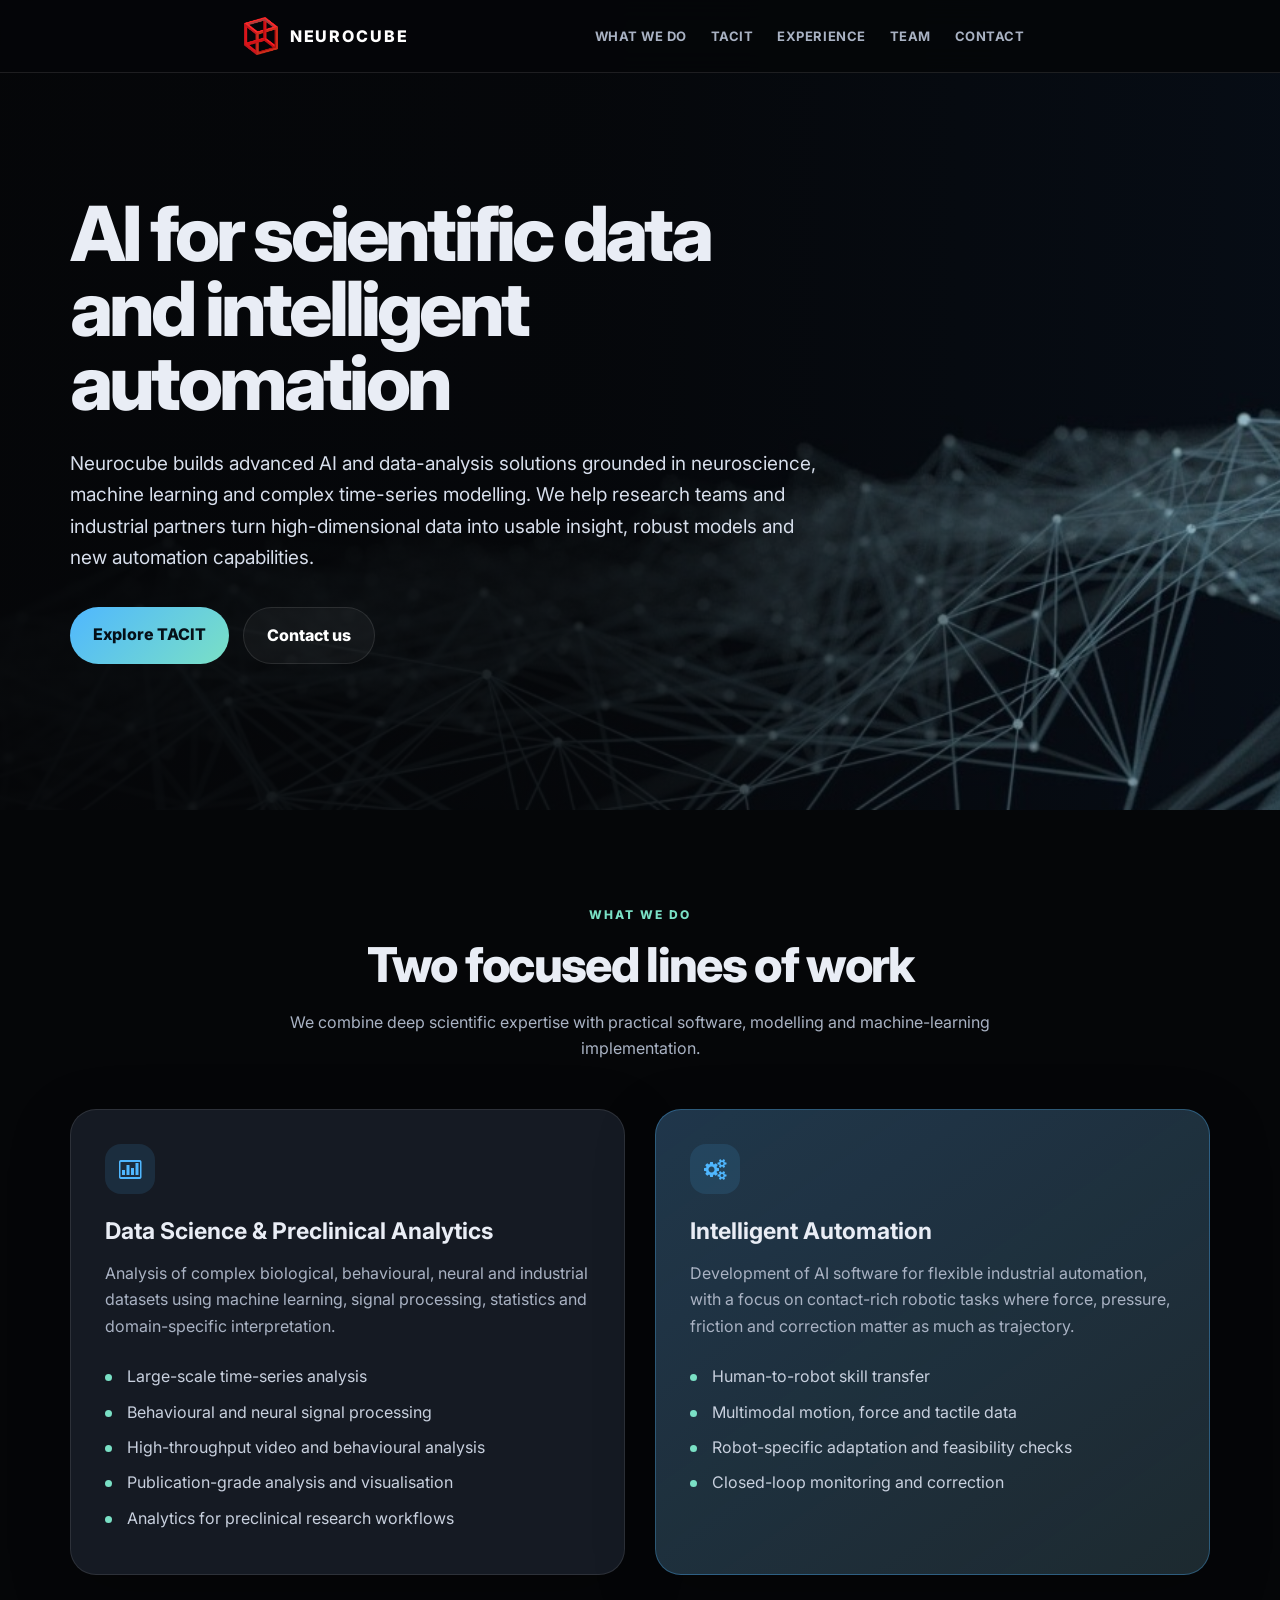
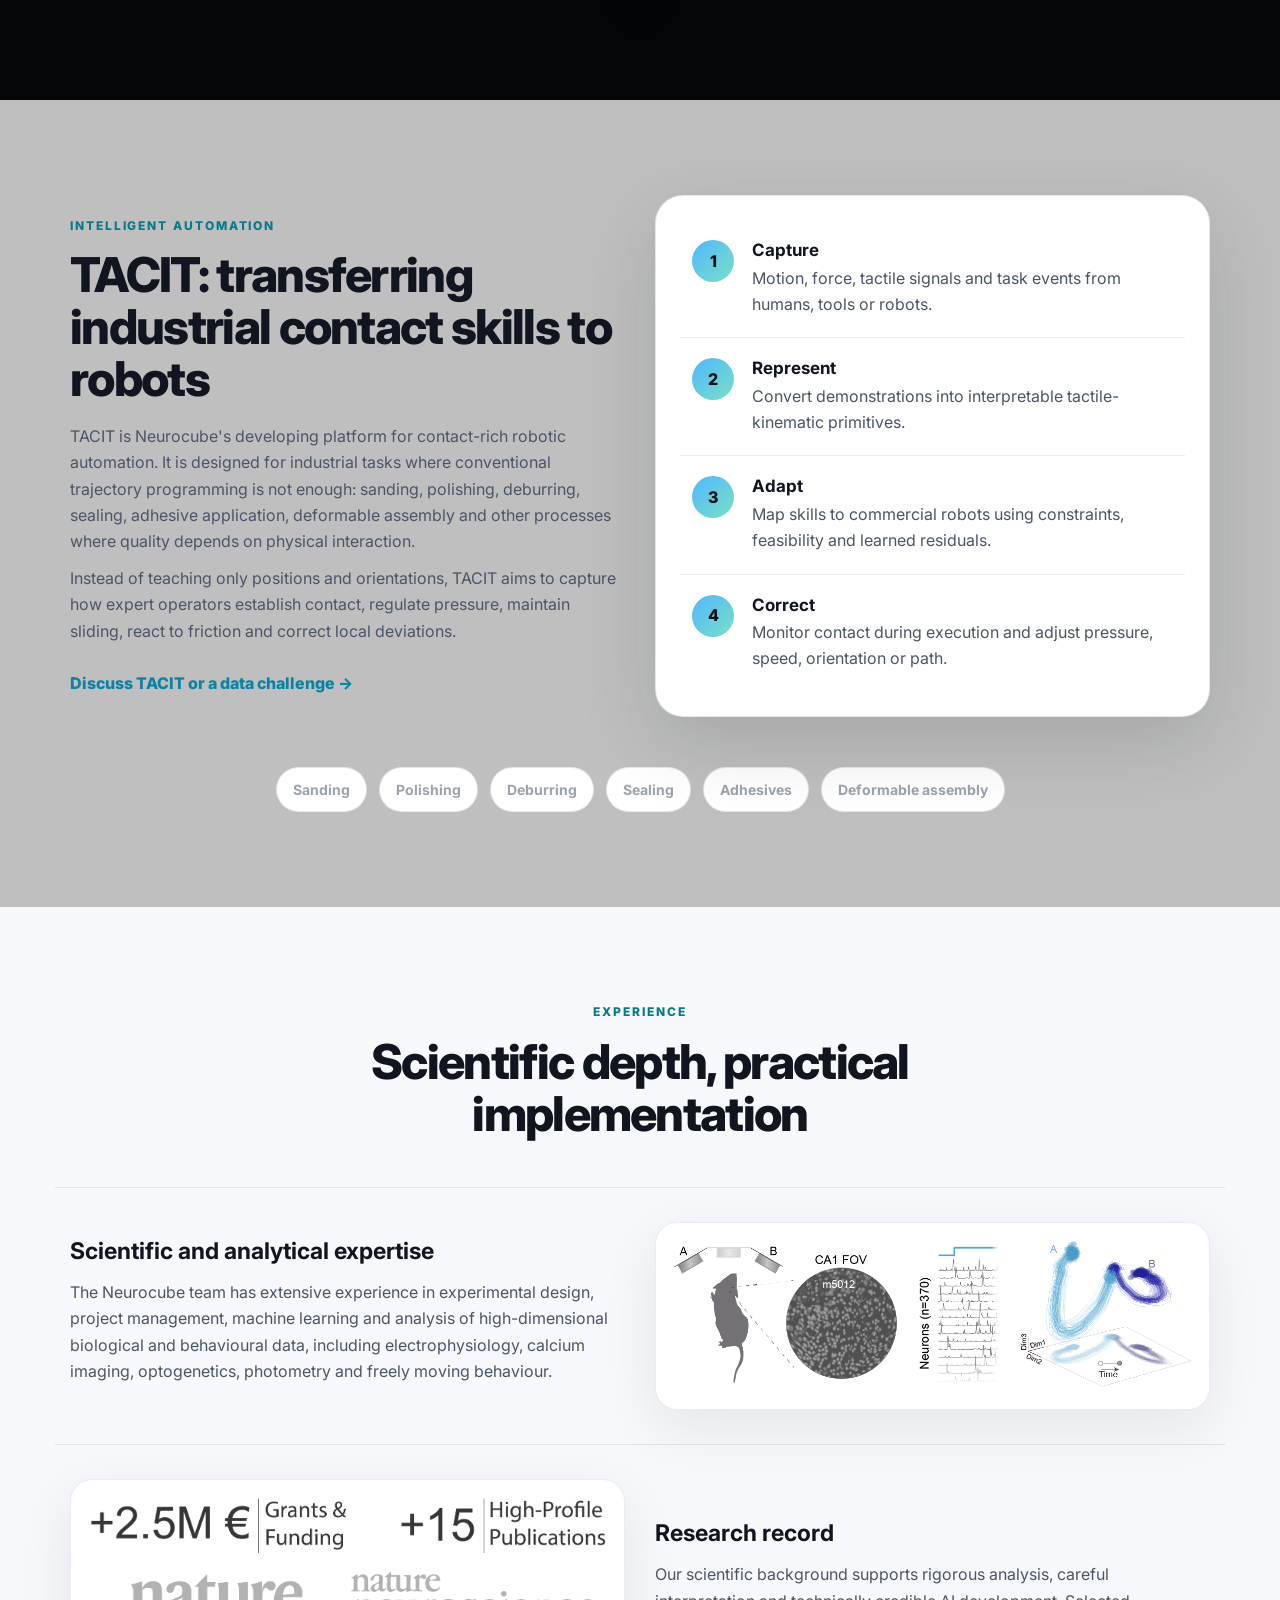
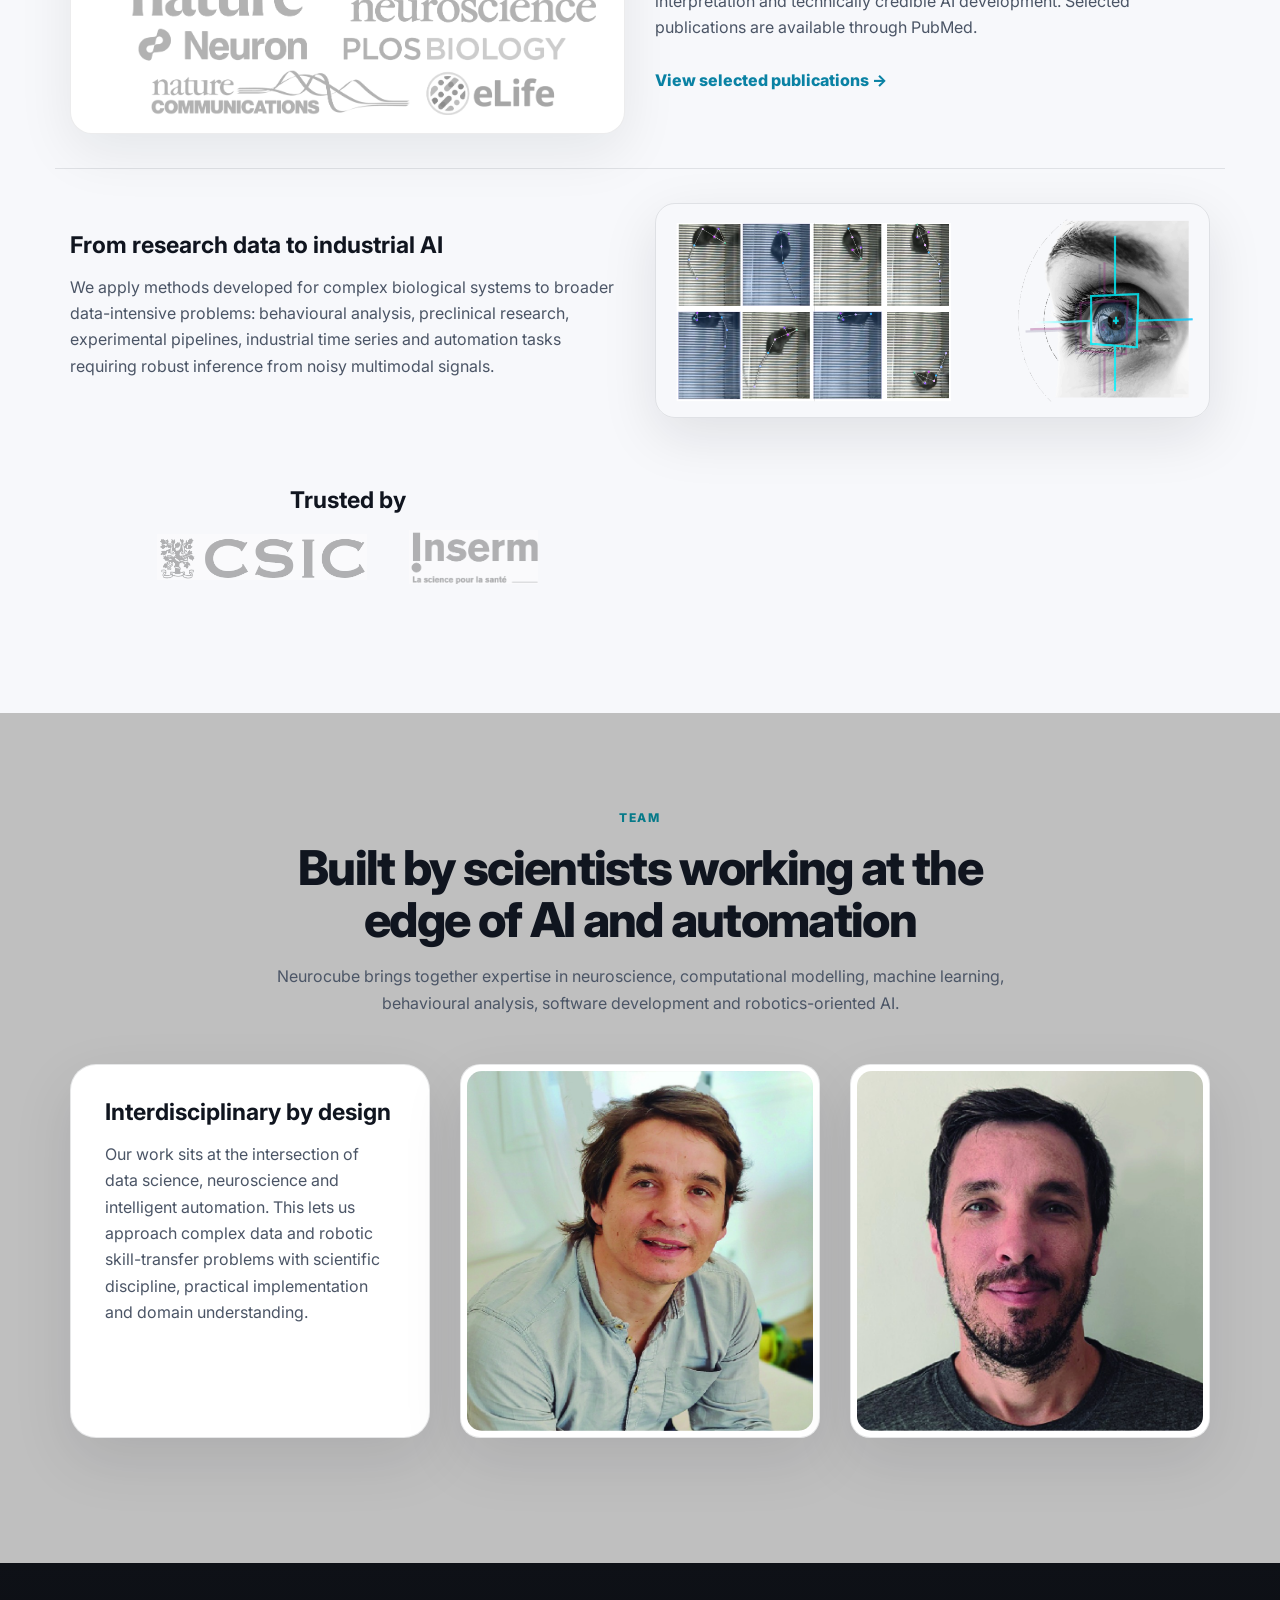
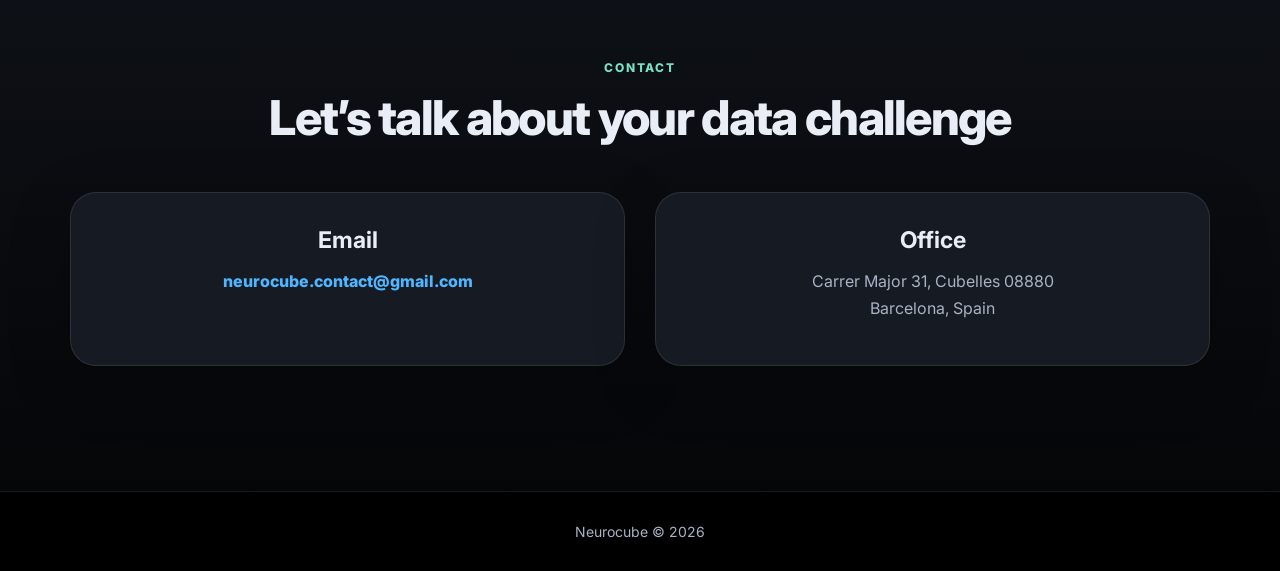
==== commit b9c867d0: "Update index.html" ====
--- a/index.html
+++ b/index.html
@@ -216,7 +216,7 @@
             </div>
           </div>
           <div class="col-md-6">
-            <img class="wide-image" src="img/trustedFlow.png" alt="Neurocube workflow">
+            <!--<img class="wide-image" src="img/trustedFlow.png" alt="Neurocube workflow">-->
           </div
         </div>
       </div>
